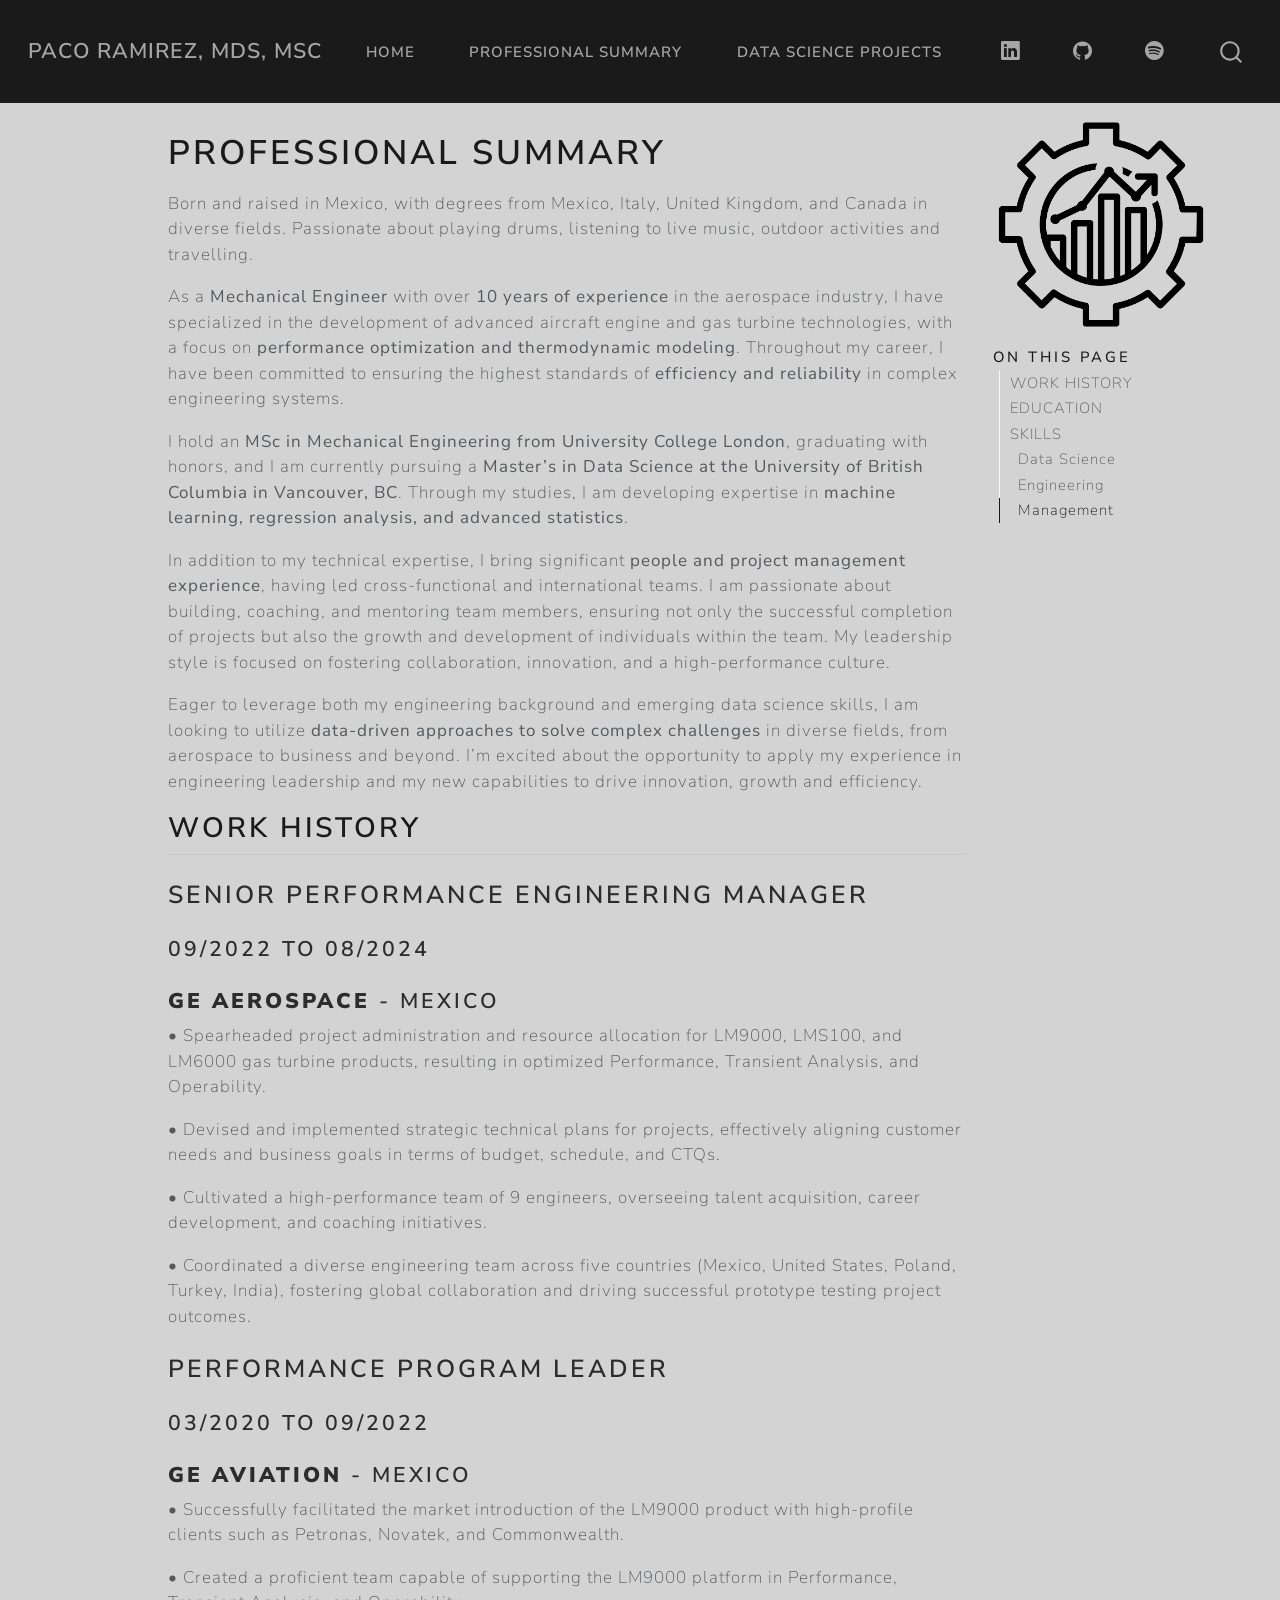
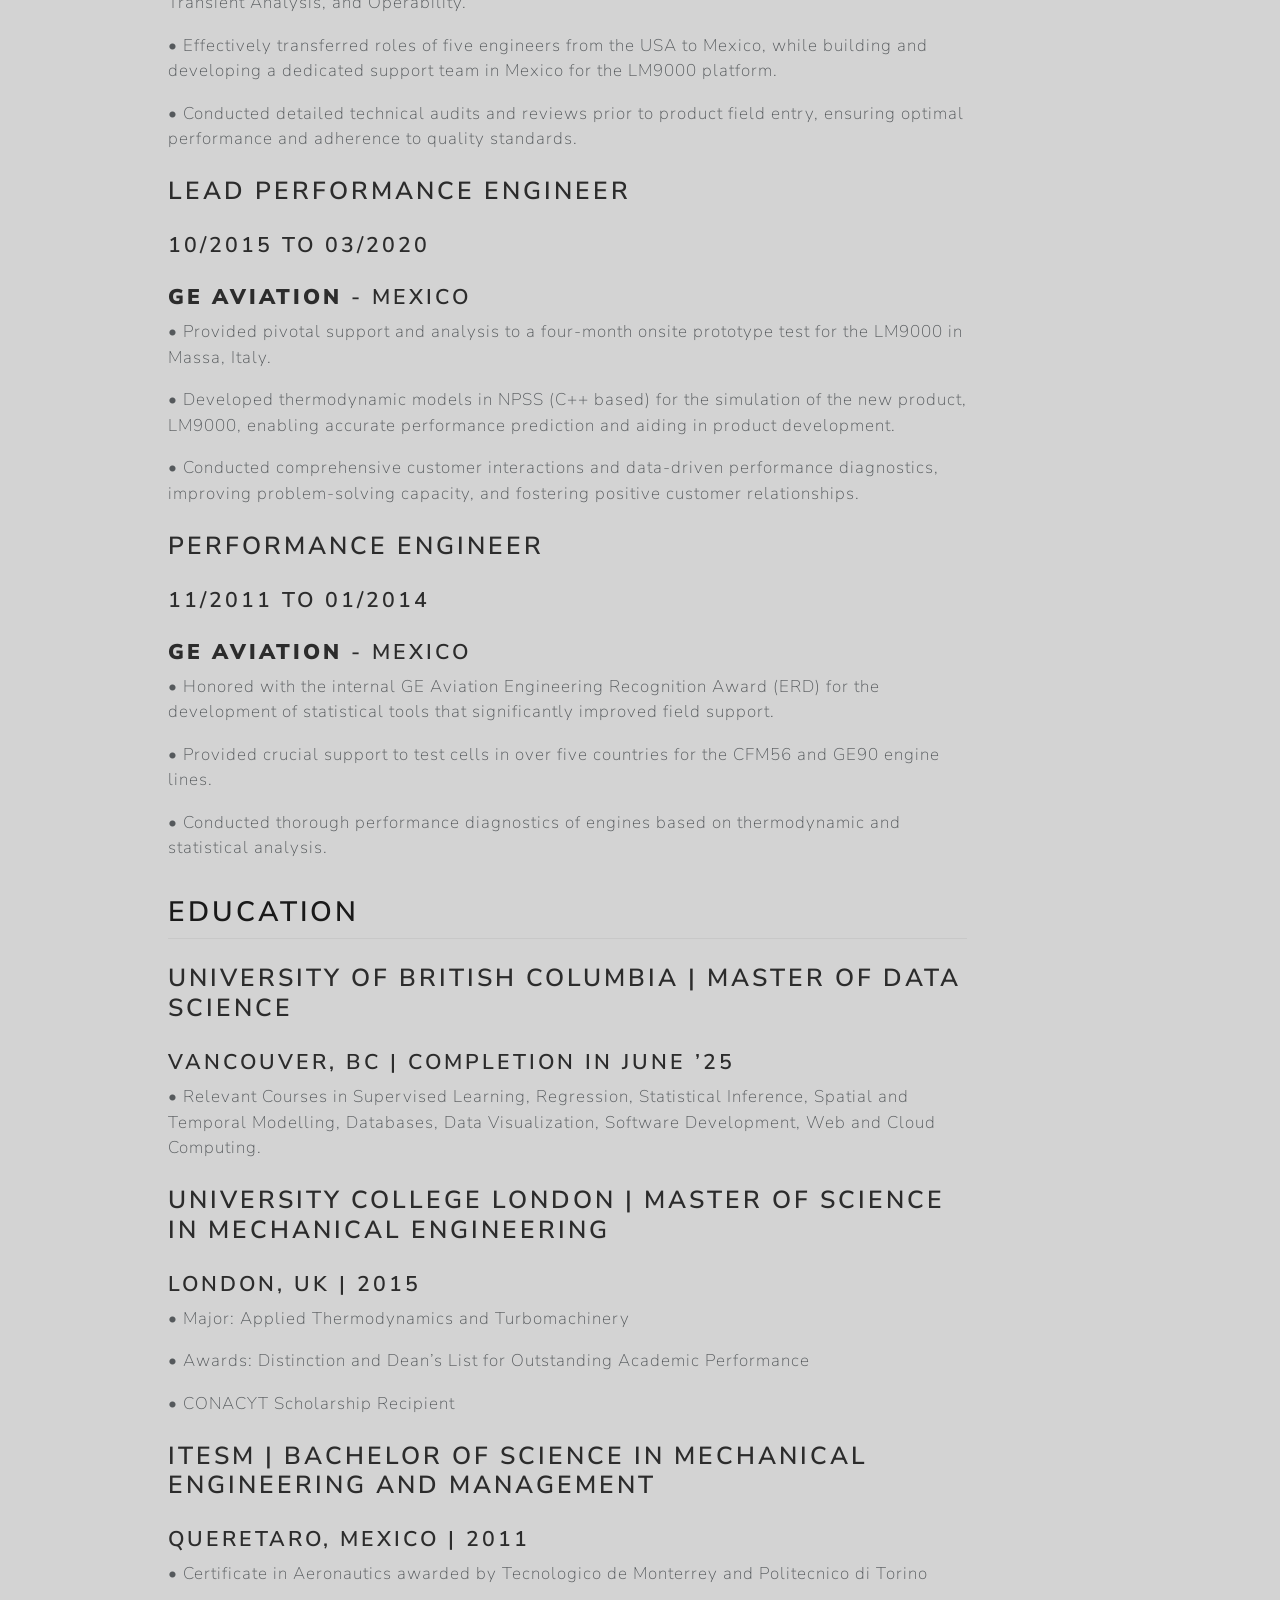
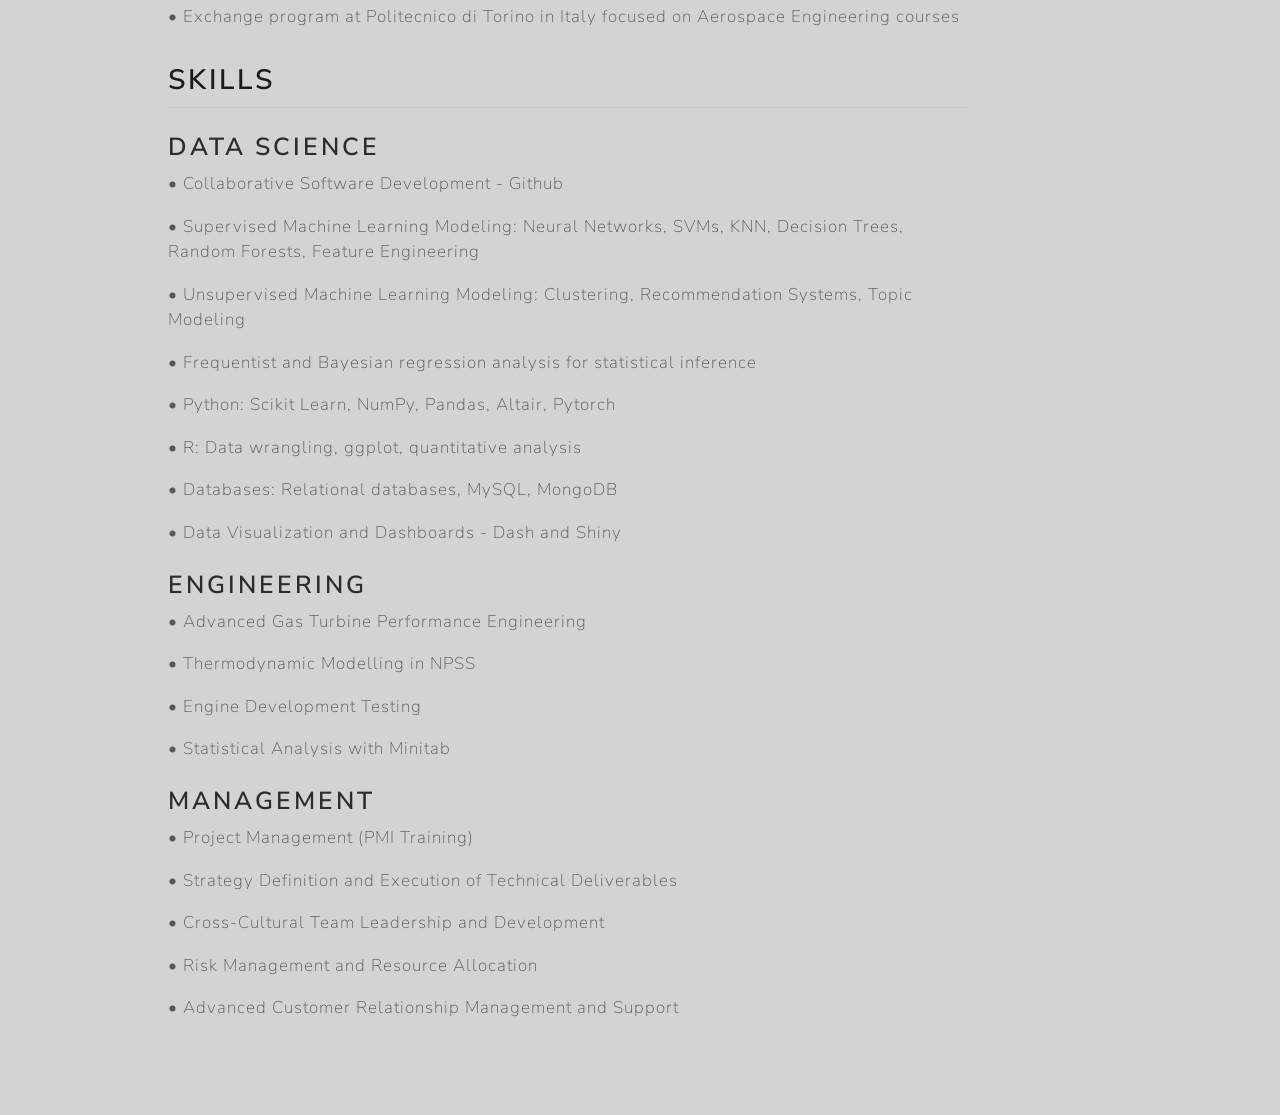
==== docs/about.html @ ca652946 "Correcting typos and re-rendering" ====
<!DOCTYPE html>
<html xmlns="http://www.w3.org/1999/xhtml" lang="en" xml:lang="en"><head>

<meta charset="utf-8">
<meta name="generator" content="quarto-1.5.56">

<meta name="viewport" content="width=device-width, initial-scale=1.0, user-scalable=yes">


<title>Professional Summary – Paco Ramirez, MDS, MSc</title>
<style>
code{white-space: pre-wrap;}
span.smallcaps{font-variant: small-caps;}
div.columns{display: flex; gap: min(4vw, 1.5em);}
div.column{flex: auto; overflow-x: auto;}
div.hanging-indent{margin-left: 1.5em; text-indent: -1.5em;}
ul.task-list{list-style: none;}
ul.task-list li input[type="checkbox"] {
  width: 0.8em;
  margin: 0 0.8em 0.2em -1em; /* quarto-specific, see https://github.com/quarto-dev/quarto-cli/issues/4556 */ 
  vertical-align: middle;
}
</style>


<script src="site_libs/quarto-nav/quarto-nav.js"></script>
<script src="site_libs/quarto-nav/headroom.min.js"></script>
<script src="site_libs/clipboard/clipboard.min.js"></script>
<script src="site_libs/quarto-search/autocomplete.umd.js"></script>
<script src="site_libs/quarto-search/fuse.min.js"></script>
<script src="site_libs/quarto-search/quarto-search.js"></script>
<meta name="quarto:offset" content="./">
<link href=".//img/logo.png" rel="icon" type="image/png">
<script src="site_libs/quarto-html/quarto.js"></script>
<script src="site_libs/quarto-html/popper.min.js"></script>
<script src="site_libs/quarto-html/tippy.umd.min.js"></script>
<script src="site_libs/quarto-html/anchor.min.js"></script>
<link href="site_libs/quarto-html/tippy.css" rel="stylesheet">
<link href="site_libs/quarto-html/quarto-syntax-highlighting.css" rel="stylesheet" id="quarto-text-highlighting-styles">
<script src="site_libs/bootstrap/bootstrap.min.js"></script>
<link href="site_libs/bootstrap/bootstrap-icons.css" rel="stylesheet">
<link href="site_libs/bootstrap/bootstrap.min.css" rel="stylesheet" id="quarto-bootstrap" data-mode="light">
<script id="quarto-search-options" type="application/json">{
  "location": "navbar",
  "copy-button": false,
  "collapse-after": 3,
  "panel-placement": "end",
  "type": "overlay",
  "limit": 50,
  "keyboard-shortcut": [
    "f",
    "/",
    "s"
  ],
  "show-item-context": false,
  "language": {
    "search-no-results-text": "No results",
    "search-matching-documents-text": "matching documents",
    "search-copy-link-title": "Copy link to search",
    "search-hide-matches-text": "Hide additional matches",
    "search-more-match-text": "more match in this document",
    "search-more-matches-text": "more matches in this document",
    "search-clear-button-title": "Clear",
    "search-text-placeholder": "",
    "search-detached-cancel-button-title": "Cancel",
    "search-submit-button-title": "Submit",
    "search-label": "Search"
  }
}</script>


<link rel="stylesheet" href="styles.css">
</head>

<body class="nav-fixed">

<div id="quarto-search-results"></div>
  <header id="quarto-header" class="headroom fixed-top">
    <nav class="navbar navbar-expand-lg " data-bs-theme="dark">
      <div class="navbar-container container-fluid">
      <div class="navbar-brand-container mx-auto">
    <a class="navbar-brand" href="./index.html">
    <span class="navbar-title">Paco Ramirez, MDS, MSc</span>
    </a>
  </div>
            <div id="quarto-search" class="" title="Search"></div>
          <button class="navbar-toggler" type="button" data-bs-toggle="collapse" data-bs-target="#navbarCollapse" aria-controls="navbarCollapse" role="menu" aria-expanded="false" aria-label="Toggle navigation" onclick="if (window.quartoToggleHeadroom) { window.quartoToggleHeadroom(); }">
  <span class="navbar-toggler-icon"></span>
</button>
          <div class="collapse navbar-collapse" id="navbarCollapse">
            <ul class="navbar-nav navbar-nav-scroll me-auto">
  <li class="nav-item">
    <a class="nav-link" href="./index.html"> 
<span class="menu-text">Home</span></a>
  </li>  
  <li class="nav-item">
    <a class="nav-link active" href="./about.html" aria-current="page"> 
<span class="menu-text">Professional Summary</span></a>
  </li>  
  <li class="nav-item">
    <a class="nav-link" href="./projects.html"> 
<span class="menu-text">Data Science Projects</span></a>
  </li>  
</ul>
            <ul class="navbar-nav navbar-nav-scroll ms-auto">
  <li class="nav-item compact">
    <a class="nav-link" href="https://www.linkedin.com/in/fraramfra/"> <i class="bi bi-linkedin" role="img" aria-label="LinkedIn">
</i> 
<span class="menu-text"></span></a>
  </li>  
  <li class="nav-item compact">
    <a class="nav-link" href="https://github.com/fraramfra"> <i class="bi bi-github" role="img" aria-label="GitHub">
</i> 
<span class="menu-text"></span></a>
  </li>  
  <li class="nav-item compact">
    <a class="nav-link" href="https://open.spotify.com/user/1277007544?si=42cb208723c94bd3"> <i class="bi bi-spotify" role="img" aria-label="Spotify">
</i> 
<span class="menu-text"></span></a>
  </li>  
</ul>
          </div> <!-- /navcollapse -->
            <div class="quarto-navbar-tools">
</div>
      </div> <!-- /container-fluid -->
    </nav>
</header>
<!-- content -->
<div id="quarto-content" class="quarto-container page-columns page-rows-contents page-layout-article page-navbar">
<!-- sidebar -->
<!-- margin-sidebar -->
    <div id="quarto-margin-sidebar" class="sidebar margin-sidebar"><div class="quarto-margin-header"><div class="margin-header-item">
<p><img src=".\img/logo.png" class="img-fluid"></p>
</div></div>
        <nav id="TOC" role="doc-toc" class="toc-active">
    <h2 id="toc-title">On this page</h2>
   
  <ul>
  <li><a href="#work-history" id="toc-work-history" class="nav-link active" data-scroll-target="#work-history">WORK HISTORY</a>
  <ul class="collapse">
  <li><a href="#senior-performance-engineering-manager" id="toc-senior-performance-engineering-manager" class="nav-link" data-scroll-target="#senior-performance-engineering-manager">SENIOR PERFORMANCE ENGINEERING MANAGER</a></li>
  <li><a href="#performance-program-leader" id="toc-performance-program-leader" class="nav-link" data-scroll-target="#performance-program-leader">PERFORMANCE PROGRAM LEADER</a></li>
  <li><a href="#lead-performance-engineer" id="toc-lead-performance-engineer" class="nav-link" data-scroll-target="#lead-performance-engineer">LEAD PERFORMANCE ENGINEER</a></li>
  <li><a href="#performance-engineer" id="toc-performance-engineer" class="nav-link" data-scroll-target="#performance-engineer">PERFORMANCE ENGINEER</a></li>
  </ul></li>
  <li><a href="#education" id="toc-education" class="nav-link" data-scroll-target="#education">EDUCATION</a>
  <ul class="collapse">
  <li><a href="#university-of-british-columbia-master-of-data-science" id="toc-university-of-british-columbia-master-of-data-science" class="nav-link" data-scroll-target="#university-of-british-columbia-master-of-data-science">University of British Columbia | Master of Data Science</a></li>
  <li><a href="#university-college-london-master-of-science-in-mechanical-engineering" id="toc-university-college-london-master-of-science-in-mechanical-engineering" class="nav-link" data-scroll-target="#university-college-london-master-of-science-in-mechanical-engineering">University College London | Master of Science in Mechanical Engineering</a></li>
  <li><a href="#itesm-bachelor-of-science-in-mechanical-engineering-and-management" id="toc-itesm-bachelor-of-science-in-mechanical-engineering-and-management" class="nav-link" data-scroll-target="#itesm-bachelor-of-science-in-mechanical-engineering-and-management">ITESM | Bachelor of Science in Mechanical Engineering and Management</a></li>
  </ul></li>
  <li><a href="#skills" id="toc-skills" class="nav-link" data-scroll-target="#skills">SKILLS</a>
  <ul class="collapse">
  <li><a href="#data-science" id="toc-data-science" class="nav-link" data-scroll-target="#data-science">Data Science</a></li>
  <li><a href="#engineering" id="toc-engineering" class="nav-link" data-scroll-target="#engineering">Engineering</a></li>
  <li><a href="#management" id="toc-management" class="nav-link" data-scroll-target="#management">Management</a></li>
  </ul></li>
  </ul>
</nav>
    </div>
<!-- main -->
<main class="content" id="quarto-document-content">

<header id="title-block-header" class="quarto-title-block default">
<div class="quarto-title">
<h1 class="title">Professional Summary</h1>
</div>



<div class="quarto-title-meta">

    
  
    
  </div>
  


</header>


<p>Born and raised in Mexico, with degrees from Mexico, Italy, United Kingdom, and Canada in diverse fields. Passionate about playing drums, listening to live music, outdoor activities and travelling.</p>
<p>As a <strong>Mechanical Engineer</strong> with over <strong>10 years of experience</strong> in the aerospace industry, I have specialized in the development of advanced aircraft engine and gas turbine technologies, with a focus on <strong>performance optimization and thermodynamic modeling</strong>. Throughout my career, I have been committed to ensuring the highest standards of <strong>efficiency and reliability</strong> in complex engineering systems.</p>
<p>I hold an <strong>MSc in Mechanical Engineering from University College London</strong>, graduating with honors, and I am currently pursuing a <strong>Master’s in Data Science at the University of British Columbia in Vancouver, BC</strong>. Through my studies, I am developing expertise in <strong>machine learning, regression analysis, and advanced statistics</strong>.</p>
<p>In addition to my technical expertise, I bring significant <strong>people and project management experience</strong>, having led cross-functional and international teams. I am passionate about building, coaching, and mentoring team members, ensuring not only the successful completion of projects but also the growth and development of individuals within the team. My leadership style is focused on fostering collaboration, innovation, and a high-performance culture.</p>
<p>Eager to leverage both my engineering background and emerging data science skills, I am looking to utilize <strong>data-driven approaches to solve complex challenges</strong> in diverse fields, from aerospace to business and beyond. I’m excited about the opportunity to apply my experience in engineering leadership and my new capabilities to drive innovation, growth and efficiency.</p>
<section id="work-history" class="level2">
<h2 class="anchored" data-anchor-id="work-history">WORK HISTORY</h2>
<section id="senior-performance-engineering-manager" class="level3">
<h3 class="anchored" data-anchor-id="senior-performance-engineering-manager">SENIOR PERFORMANCE ENGINEERING MANAGER</h3>
<section id="to-082024" class="level4">
<h4 class="anchored" data-anchor-id="to-082024">09/2022 to 08/2024</h4>
</section>
<section id="ge-aerospace---mexico" class="level4">
<h4 class="anchored" data-anchor-id="ge-aerospace---mexico"><strong>GE Aerospace</strong> - Mexico</h4>
<p>• Spearheaded project administration and resource allocation for LM9000, LMS100, and LM6000 gas turbine products, resulting in optimized Performance, Transient Analysis, and Operability.</p>
<p>• Devised and implemented strategic technical plans for projects, effectively aligning customer needs and business goals in terms of budget, schedule, and CTQs.</p>
<p>• Cultivated a high-performance team of 9 engineers, overseeing talent acquisition, career development, and coaching initiatives.</p>
<p>• Coordinated a diverse engineering team across five countries (Mexico, United States, Poland, Turkey, India), fostering global collaboration and driving successful prototype testing project outcomes.</p>
</section>
</section>
<section id="performance-program-leader" class="level3">
<h3 class="anchored" data-anchor-id="performance-program-leader">PERFORMANCE PROGRAM LEADER</h3>
<section id="to-092022" class="level4">
<h4 class="anchored" data-anchor-id="to-092022">03/2020 to 09/2022</h4>
</section>
<section id="ge-aviation---mexico" class="level4">
<h4 class="anchored" data-anchor-id="ge-aviation---mexico"><strong>GE Aviation</strong> - Mexico</h4>
<p>• Successfully facilitated the market introduction of the LM9000 product with high-profile clients such as Petronas, Novatek, and Commonwealth.</p>
<p>• Created a proficient team capable of supporting the LM9000 platform in Performance, Transient Analysis, and Operability.</p>
<p>• Effectively transferred roles of five engineers from the USA to Mexico, while building and developing a dedicated support team in Mexico for the LM9000 platform.</p>
<p>• Conducted detailed technical audits and reviews prior to product field entry, ensuring optimal performance and adherence to quality standards.</p>
</section>
</section>
<section id="lead-performance-engineer" class="level3">
<h3 class="anchored" data-anchor-id="lead-performance-engineer">LEAD PERFORMANCE ENGINEER</h3>
<section id="to-032020" class="level4">
<h4 class="anchored" data-anchor-id="to-032020">10/2015 to 03/2020</h4>
</section>
<section id="ge-aviation---mexico-1" class="level4">
<h4 class="anchored" data-anchor-id="ge-aviation---mexico-1"><strong>GE Aviation</strong> - Mexico</h4>
<p>• Provided pivotal support and analysis to a four-month onsite prototype test for the LM9000 in Massa, Italy.</p>
<p>• Developed thermodynamic models in NPSS (C++ based) for the simulation of the new product, LM9000, enabling accurate performance prediction and aiding in product development.</p>
<p>• Conducted comprehensive customer interactions and data-driven performance diagnostics, improving problem-solving capacity, and fostering positive customer relationships.</p>
</section>
</section>
<section id="performance-engineer" class="level3">
<h3 class="anchored" data-anchor-id="performance-engineer">PERFORMANCE ENGINEER</h3>
<section id="to-012014" class="level4">
<h4 class="anchored" data-anchor-id="to-012014">11/2011 to 01/2014</h4>
</section>
<section id="ge-aviation---mexico-2" class="level4">
<h4 class="anchored" data-anchor-id="ge-aviation---mexico-2"><strong>GE Aviation</strong> - Mexico</h4>
<p>• Honored with the internal GE Aviation Engineering Recognition Award (ERD) for the development of statistical tools that significantly improved field support.</p>
<p>• Provided crucial support to test cells in over five countries for the CFM56 and GE90 engine lines.</p>
<p>• Conducted thorough performance diagnostics of engines based on thermodynamic and statistical analysis.</p>
</section>
</section>
</section>
<section id="education" class="level2">
<h2 class="anchored" data-anchor-id="education">EDUCATION</h2>
<section id="university-of-british-columbia-master-of-data-science" class="level3">
<h3 class="anchored" data-anchor-id="university-of-british-columbia-master-of-data-science">University of British Columbia | Master of Data Science</h3>
<section id="vancouver-bc-completion-in-june-25" class="level4">
<h4 class="anchored" data-anchor-id="vancouver-bc-completion-in-june-25">Vancouver, BC | Completion in June ’25</h4>
<p>• Relevant Courses in Supervised Learning, Regression, Statistical Inference, Spatial and Temporal Modelling, Databases, Data Visualization, Software Development, Web and Cloud Computing.</p>
</section>
</section>
<section id="university-college-london-master-of-science-in-mechanical-engineering" class="level3">
<h3 class="anchored" data-anchor-id="university-college-london-master-of-science-in-mechanical-engineering">University College London | Master of Science in Mechanical Engineering</h3>
<section id="london-uk-2015" class="level4">
<h4 class="anchored" data-anchor-id="london-uk-2015">London, UK | 2015</h4>
<p>• Major: Applied Thermodynamics and Turbomachinery</p>
<p>• Awards: Distinction and Dean’s List for Outstanding Academic Performance</p>
<p>• CONACYT Scholarship Recipient</p>
</section>
</section>
<section id="itesm-bachelor-of-science-in-mechanical-engineering-and-management" class="level3">
<h3 class="anchored" data-anchor-id="itesm-bachelor-of-science-in-mechanical-engineering-and-management">ITESM | Bachelor of Science in Mechanical Engineering and Management</h3>
<section id="queretaro-mexico-2011" class="level4">
<h4 class="anchored" data-anchor-id="queretaro-mexico-2011">Queretaro, Mexico | 2011</h4>
<p>• Certificate in Aeronautics awarded by Tecnologico de Monterrey and Politecnico di Torino</p>
<p>• Exchange program at Politecnico di Torino in Italy focused on Aerospace Engineering courses</p>
</section>
</section>
</section>
<section id="skills" class="level2">
<h2 class="anchored" data-anchor-id="skills">SKILLS</h2>
<section id="data-science" class="level3">
<h3 class="anchored" data-anchor-id="data-science">Data Science</h3>
<p>• Collaborative Software Development - Github</p>
<p>• Supervised Machine Learning Modeling: Neural Networks, SVMs, KNN, Decision Trees, Random Forests, Feature Engineering</p>
<p>• Unsupervised Machine Learning Modeling: Clustering, Recommendation Systems, Topic Modeling</p>
<p>• Frequentist and Bayesian regression analysis for statistical inference</p>
<p>• Python: Scikit Learn, NumPy, Pandas, Altair, Pytorch</p>
<p>• R: Data wrangling, ggplot, quantitative analysis</p>
<p>• Databases: Relational databases, MySQL, MongoDB</p>
<p>• Data Visualization and Dashboards - Dash and Shiny</p>
</section>
<section id="engineering" class="level3">
<h3 class="anchored" data-anchor-id="engineering">Engineering</h3>
<p>• Advanced Gas Turbine Performance Engineering</p>
<p>• Thermodynamic Modelling in NPSS</p>
<p>• Engine Development Testing</p>
<p>• Statistical Analysis with Minitab</p>
</section>
<section id="management" class="level3">
<h3 class="anchored" data-anchor-id="management">Management</h3>
<p>• Project Management (PMI Training)</p>
<p>• Strategy Definition and Execution of Technical Deliverables</p>
<p>• Cross-Cultural Team Leadership and Development</p>
<p>• Risk Management and Resource Allocation</p>
<p>• Advanced Customer Relationship Management and Support</p>


</section>
</section>

</main> <!-- /main -->
<script id="quarto-html-after-body" type="application/javascript">
window.document.addEventListener("DOMContentLoaded", function (event) {
  const toggleBodyColorMode = (bsSheetEl) => {
    const mode = bsSheetEl.getAttribute("data-mode");
    const bodyEl = window.document.querySelector("body");
    if (mode === "dark") {
      bodyEl.classList.add("quarto-dark");
      bodyEl.classList.remove("quarto-light");
    } else {
      bodyEl.classList.add("quarto-light");
      bodyEl.classList.remove("quarto-dark");
    }
  }
  const toggleBodyColorPrimary = () => {
    const bsSheetEl = window.document.querySelector("link#quarto-bootstrap");
    if (bsSheetEl) {
      toggleBodyColorMode(bsSheetEl);
    }
  }
  toggleBodyColorPrimary();  
  const icon = "";
  const anchorJS = new window.AnchorJS();
  anchorJS.options = {
    placement: 'right',
    icon: icon
  };
  anchorJS.add('.anchored');
  const isCodeAnnotation = (el) => {
    for (const clz of el.classList) {
      if (clz.startsWith('code-annotation-')) {                     
        return true;
      }
    }
    return false;
  }
  const onCopySuccess = function(e) {
    // button target
    const button = e.trigger;
    // don't keep focus
    button.blur();
    // flash "checked"
    button.classList.add('code-copy-button-checked');
    var currentTitle = button.getAttribute("title");
    button.setAttribute("title", "Copied!");
    let tooltip;
    if (window.bootstrap) {
      button.setAttribute("data-bs-toggle", "tooltip");
      button.setAttribute("data-bs-placement", "left");
      button.setAttribute("data-bs-title", "Copied!");
      tooltip = new bootstrap.Tooltip(button, 
        { trigger: "manual", 
          customClass: "code-copy-button-tooltip",
          offset: [0, -8]});
      tooltip.show();    
    }
    setTimeout(function() {
      if (tooltip) {
        tooltip.hide();
        button.removeAttribute("data-bs-title");
        button.removeAttribute("data-bs-toggle");
        button.removeAttribute("data-bs-placement");
      }
      button.setAttribute("title", currentTitle);
      button.classList.remove('code-copy-button-checked');
    }, 1000);
    // clear code selection
    e.clearSelection();
  }
  const getTextToCopy = function(trigger) {
      const codeEl = trigger.previousElementSibling.cloneNode(true);
      for (const childEl of codeEl.children) {
        if (isCodeAnnotation(childEl)) {
          childEl.remove();
        }
      }
      return codeEl.innerText;
  }
  const clipboard = new window.ClipboardJS('.code-copy-button:not([data-in-quarto-modal])', {
    text: getTextToCopy
  });
  clipboard.on('success', onCopySuccess);
  if (window.document.getElementById('quarto-embedded-source-code-modal')) {
    // For code content inside modals, clipBoardJS needs to be initialized with a container option
    // TODO: Check when it could be a function (https://github.com/zenorocha/clipboard.js/issues/860)
    const clipboardModal = new window.ClipboardJS('.code-copy-button[data-in-quarto-modal]', {
      text: getTextToCopy,
      container: window.document.getElementById('quarto-embedded-source-code-modal')
    });
    clipboardModal.on('success', onCopySuccess);
  }
    var localhostRegex = new RegExp(/^(?:http|https):\/\/localhost\:?[0-9]*\//);
    var mailtoRegex = new RegExp(/^mailto:/);
      var filterRegex = new RegExp('/' + window.location.host + '/');
    var isInternal = (href) => {
        return filterRegex.test(href) || localhostRegex.test(href) || mailtoRegex.test(href);
    }
    // Inspect non-navigation links and adorn them if external
 	var links = window.document.querySelectorAll('a[href]:not(.nav-link):not(.navbar-brand):not(.toc-action):not(.sidebar-link):not(.sidebar-item-toggle):not(.pagination-link):not(.no-external):not([aria-hidden]):not(.dropdown-item):not(.quarto-navigation-tool):not(.about-link)');
    for (var i=0; i<links.length; i++) {
      const link = links[i];
      if (!isInternal(link.href)) {
        // undo the damage that might have been done by quarto-nav.js in the case of
        // links that we want to consider external
        if (link.dataset.originalHref !== undefined) {
          link.href = link.dataset.originalHref;
        }
      }
    }
  function tippyHover(el, contentFn, onTriggerFn, onUntriggerFn) {
    const config = {
      allowHTML: true,
      maxWidth: 500,
      delay: 100,
      arrow: false,
      appendTo: function(el) {
          return el.parentElement;
      },
      interactive: true,
      interactiveBorder: 10,
      theme: 'quarto',
      placement: 'bottom-start',
    };
    if (contentFn) {
      config.content = contentFn;
    }
    if (onTriggerFn) {
      config.onTrigger = onTriggerFn;
    }
    if (onUntriggerFn) {
      config.onUntrigger = onUntriggerFn;
    }
    window.tippy(el, config); 
  }
  const noterefs = window.document.querySelectorAll('a[role="doc-noteref"]');
  for (var i=0; i<noterefs.length; i++) {
    const ref = noterefs[i];
    tippyHover(ref, function() {
      // use id or data attribute instead here
      let href = ref.getAttribute('data-footnote-href') || ref.getAttribute('href');
      try { href = new URL(href).hash; } catch {}
      const id = href.replace(/^#\/?/, "");
      const note = window.document.getElementById(id);
      if (note) {
        return note.innerHTML;
      } else {
        return "";
      }
    });
  }
  const xrefs = window.document.querySelectorAll('a.quarto-xref');
  const processXRef = (id, note) => {
    // Strip column container classes
    const stripColumnClz = (el) => {
      el.classList.remove("page-full", "page-columns");
      if (el.children) {
        for (const child of el.children) {
          stripColumnClz(child);
        }
      }
    }
    stripColumnClz(note)
    if (id === null || id.startsWith('sec-')) {
      // Special case sections, only their first couple elements
      const container = document.createElement("div");
      if (note.children && note.children.length > 2) {
        container.appendChild(note.children[0].cloneNode(true));
        for (let i = 1; i < note.children.length; i++) {
          const child = note.children[i];
          if (child.tagName === "P" && child.innerText === "") {
            continue;
          } else {
            container.appendChild(child.cloneNode(true));
            break;
          }
        }
        if (window.Quarto?.typesetMath) {
          window.Quarto.typesetMath(container);
        }
        return container.innerHTML
      } else {
        if (window.Quarto?.typesetMath) {
          window.Quarto.typesetMath(note);
        }
        return note.innerHTML;
      }
    } else {
      // Remove any anchor links if they are present
      const anchorLink = note.querySelector('a.anchorjs-link');
      if (anchorLink) {
        anchorLink.remove();
      }
      if (window.Quarto?.typesetMath) {
        window.Quarto.typesetMath(note);
      }
      // TODO in 1.5, we should make sure this works without a callout special case
      if (note.classList.contains("callout")) {
        return note.outerHTML;
      } else {
        return note.innerHTML;
      }
    }
  }
  for (var i=0; i<xrefs.length; i++) {
    const xref = xrefs[i];
    tippyHover(xref, undefined, function(instance) {
      instance.disable();
      let url = xref.getAttribute('href');
      let hash = undefined; 
      if (url.startsWith('#')) {
        hash = url;
      } else {
        try { hash = new URL(url).hash; } catch {}
      }
      if (hash) {
        const id = hash.replace(/^#\/?/, "");
        const note = window.document.getElementById(id);
        if (note !== null) {
          try {
            const html = processXRef(id, note.cloneNode(true));
            instance.setContent(html);
          } finally {
            instance.enable();
            instance.show();
          }
        } else {
          // See if we can fetch this
          fetch(url.split('#')[0])
          .then(res => res.text())
          .then(html => {
            const parser = new DOMParser();
            const htmlDoc = parser.parseFromString(html, "text/html");
            const note = htmlDoc.getElementById(id);
            if (note !== null) {
              const html = processXRef(id, note);
              instance.setContent(html);
            } 
          }).finally(() => {
            instance.enable();
            instance.show();
          });
        }
      } else {
        // See if we can fetch a full url (with no hash to target)
        // This is a special case and we should probably do some content thinning / targeting
        fetch(url)
        .then(res => res.text())
        .then(html => {
          const parser = new DOMParser();
          const htmlDoc = parser.parseFromString(html, "text/html");
          const note = htmlDoc.querySelector('main.content');
          if (note !== null) {
            // This should only happen for chapter cross references
            // (since there is no id in the URL)
            // remove the first header
            if (note.children.length > 0 && note.children[0].tagName === "HEADER") {
              note.children[0].remove();
            }
            const html = processXRef(null, note);
            instance.setContent(html);
          } 
        }).finally(() => {
          instance.enable();
          instance.show();
        });
      }
    }, function(instance) {
    });
  }
      let selectedAnnoteEl;
      const selectorForAnnotation = ( cell, annotation) => {
        let cellAttr = 'data-code-cell="' + cell + '"';
        let lineAttr = 'data-code-annotation="' +  annotation + '"';
        const selector = 'span[' + cellAttr + '][' + lineAttr + ']';
        return selector;
      }
      const selectCodeLines = (annoteEl) => {
        const doc = window.document;
        const targetCell = annoteEl.getAttribute("data-target-cell");
        const targetAnnotation = annoteEl.getAttribute("data-target-annotation");
        const annoteSpan = window.document.querySelector(selectorForAnnotation(targetCell, targetAnnotation));
        const lines = annoteSpan.getAttribute("data-code-lines").split(",");
        const lineIds = lines.map((line) => {
          return targetCell + "-" + line;
        })
        let top = null;
        let height = null;
        let parent = null;
        if (lineIds.length > 0) {
            //compute the position of the single el (top and bottom and make a div)
            const el = window.document.getElementById(lineIds[0]);
            top = el.offsetTop;
            height = el.offsetHeight;
            parent = el.parentElement.parentElement;
          if (lineIds.length > 1) {
            const lastEl = window.document.getElementById(lineIds[lineIds.length - 1]);
            const bottom = lastEl.offsetTop + lastEl.offsetHeight;
            height = bottom - top;
          }
          if (top !== null && height !== null && parent !== null) {
            // cook up a div (if necessary) and position it 
            let div = window.document.getElementById("code-annotation-line-highlight");
            if (div === null) {
              div = window.document.createElement("div");
              div.setAttribute("id", "code-annotation-line-highlight");
              div.style.position = 'absolute';
              parent.appendChild(div);
            }
            div.style.top = top - 2 + "px";
            div.style.height = height + 4 + "px";
            div.style.left = 0;
            let gutterDiv = window.document.getElementById("code-annotation-line-highlight-gutter");
            if (gutterDiv === null) {
              gutterDiv = window.document.createElement("div");
              gutterDiv.setAttribute("id", "code-annotation-line-highlight-gutter");
              gutterDiv.style.position = 'absolute';
              const codeCell = window.document.getElementById(targetCell);
              const gutter = codeCell.querySelector('.code-annotation-gutter');
              gutter.appendChild(gutterDiv);
            }
            gutterDiv.style.top = top - 2 + "px";
            gutterDiv.style.height = height + 4 + "px";
          }
          selectedAnnoteEl = annoteEl;
        }
      };
      const unselectCodeLines = () => {
        const elementsIds = ["code-annotation-line-highlight", "code-annotation-line-highlight-gutter"];
        elementsIds.forEach((elId) => {
          const div = window.document.getElementById(elId);
          if (div) {
            div.remove();
          }
        });
        selectedAnnoteEl = undefined;
      };
        // Handle positioning of the toggle
    window.addEventListener(
      "resize",
      throttle(() => {
        elRect = undefined;
        if (selectedAnnoteEl) {
          selectCodeLines(selectedAnnoteEl);
        }
      }, 10)
    );
    function throttle(fn, ms) {
    let throttle = false;
    let timer;
      return (...args) => {
        if(!throttle) { // first call gets through
            fn.apply(this, args);
            throttle = true;
        } else { // all the others get throttled
            if(timer) clearTimeout(timer); // cancel #2
            timer = setTimeout(() => {
              fn.apply(this, args);
              timer = throttle = false;
            }, ms);
        }
      };
    }
      // Attach click handler to the DT
      const annoteDls = window.document.querySelectorAll('dt[data-target-cell]');
      for (const annoteDlNode of annoteDls) {
        annoteDlNode.addEventListener('click', (event) => {
          const clickedEl = event.target;
          if (clickedEl !== selectedAnnoteEl) {
            unselectCodeLines();
            const activeEl = window.document.querySelector('dt[data-target-cell].code-annotation-active');
            if (activeEl) {
              activeEl.classList.remove('code-annotation-active');
            }
            selectCodeLines(clickedEl);
            clickedEl.classList.add('code-annotation-active');
          } else {
            // Unselect the line
            unselectCodeLines();
            clickedEl.classList.remove('code-annotation-active');
          }
        });
      }
  const findCites = (el) => {
    const parentEl = el.parentElement;
    if (parentEl) {
      const cites = parentEl.dataset.cites;
      if (cites) {
        return {
          el,
          cites: cites.split(' ')
        };
      } else {
        return findCites(el.parentElement)
      }
    } else {
      return undefined;
    }
  };
  var bibliorefs = window.document.querySelectorAll('a[role="doc-biblioref"]');
  for (var i=0; i<bibliorefs.length; i++) {
    const ref = bibliorefs[i];
    const citeInfo = findCites(ref);
    if (citeInfo) {
      tippyHover(citeInfo.el, function() {
        var popup = window.document.createElement('div');
        citeInfo.cites.forEach(function(cite) {
          var citeDiv = window.document.createElement('div');
          citeDiv.classList.add('hanging-indent');
          citeDiv.classList.add('csl-entry');
          var biblioDiv = window.document.getElementById('ref-' + cite);
          if (biblioDiv) {
            citeDiv.innerHTML = biblioDiv.innerHTML;
          }
          popup.appendChild(citeDiv);
        });
        return popup.innerHTML;
      });
    }
  }
});
</script>
</div> <!-- /content -->




</body></html>
---- docs/site_libs/quarto-html/tippy.css ----
.tippy-box[data-animation=fade][data-state=hidden]{opacity:0}[data-tippy-root]{max-width:calc(100vw - 10px)}.tippy-box{position:relative;background-color:#333;color:#fff;border-radius:4px;font-size:14px;line-height:1.4;white-space:normal;outline:0;transition-property:transform,visibility,opacity}.tippy-box[data-placement^=top]>.tippy-arrow{bottom:0}.tippy-box[data-placement^=top]>.tippy-arrow:before{bottom:-7px;left:0;border-width:8px 8px 0;border-top-color:initial;transform-origin:center top}.tippy-box[data-placement^=bottom]>.tippy-arrow{top:0}.tippy-box[data-placement^=bottom]>.tippy-arrow:before{top:-7px;left:0;border-width:0 8px 8px;border-bottom-color:initial;transform-origin:center bottom}.tippy-box[data-placement^=left]>.tippy-arrow{right:0}.tippy-box[data-placement^=left]>.tippy-arrow:before{border-width:8px 0 8px 8px;border-left-color:initial;right:-7px;transform-origin:center left}.tippy-box[data-placement^=right]>.tippy-arrow{left:0}.tippy-box[data-placement^=right]>.tippy-arrow:before{left:-7px;border-width:8px 8px 8px 0;border-right-color:initial;transform-origin:center right}.tippy-box[data-inertia][data-state=visible]{transition-timing-function:cubic-bezier(.54,1.5,.38,1.11)}.tippy-arrow{width:16px;height:16px;color:#333}.tippy-arrow:before{content:"";position:absolute;border-color:transparent;border-style:solid}.tippy-content{position:relative;padding:5px 9px;z-index:1}
---- docs/site_libs/quarto-html/quarto-syntax-highlighting.css ----
/* quarto syntax highlight colors */
:root {
  --quarto-hl-ot-color: #003B4F;
  --quarto-hl-at-color: #657422;
  --quarto-hl-ss-color: #20794D;
  --quarto-hl-an-color: #5E5E5E;
  --quarto-hl-fu-color: #4758AB;
  --quarto-hl-st-color: #20794D;
  --quarto-hl-cf-color: #003B4F;
  --quarto-hl-op-color: #5E5E5E;
  --quarto-hl-er-color: #AD0000;
  --quarto-hl-bn-color: #AD0000;
  --quarto-hl-al-color: #AD0000;
  --quarto-hl-va-color: #111111;
  --quarto-hl-bu-color: inherit;
  --quarto-hl-ex-color: inherit;
  --quarto-hl-pp-color: #AD0000;
  --quarto-hl-in-color: #5E5E5E;
  --quarto-hl-vs-color: #20794D;
  --quarto-hl-wa-color: #5E5E5E;
  --quarto-hl-do-color: #5E5E5E;
  --quarto-hl-im-color: #00769E;
  --quarto-hl-ch-color: #20794D;
  --quarto-hl-dt-color: #AD0000;
  --quarto-hl-fl-color: #AD0000;
  --quarto-hl-co-color: #5E5E5E;
  --quarto-hl-cv-color: #5E5E5E;
  --quarto-hl-cn-color: #8f5902;
  --quarto-hl-sc-color: #5E5E5E;
  --quarto-hl-dv-color: #AD0000;
  --quarto-hl-kw-color: #003B4F;
}

/* other quarto variables */
:root {
  --quarto-font-monospace: SFMono-Regular, Menlo, Monaco, Consolas, "Liberation Mono", "Courier New", monospace;
}

pre > code.sourceCode > span {
  color: #003B4F;
}

code span {
  color: #003B4F;
}

code.sourceCode > span {
  color: #003B4F;
}

div.sourceCode,
div.sourceCode pre.sourceCode {
  color: #003B4F;
}

code span.ot {
  color: #003B4F;
  font-style: inherit;
}

code span.at {
  color: #657422;
  font-style: inherit;
}

code span.ss {
  color: #20794D;
  font-style: inherit;
}

code span.an {
  color: #5E5E5E;
  font-style: inherit;
}

code span.fu {
  color: #4758AB;
  font-style: inherit;
}

code span.st {
  color: #20794D;
  font-style: inherit;
}

code span.cf {
  color: #003B4F;
  font-weight: bold;
  font-style: inherit;
}

code span.op {
  color: #5E5E5E;
  font-style: inherit;
}

code span.er {
  color: #AD0000;
  font-style: inherit;
}

code span.bn {
  color: #AD0000;
  font-style: inherit;
}

code span.al {
  color: #AD0000;
  font-style: inherit;
}

code span.va {
  color: #111111;
  font-style: inherit;
}

code span.bu {
  font-style: inherit;
}

code span.ex {
  font-style: inherit;
}

code span.pp {
  color: #AD0000;
  font-style: inherit;
}

code span.in {
  color: #5E5E5E;
  font-style: inherit;
}

code span.vs {
  color: #20794D;
  font-style: inherit;
}

code span.wa {
  color: #5E5E5E;
  font-style: italic;
}

code span.do {
  color: #5E5E5E;
  font-style: italic;
}

code span.im {
  color: #00769E;
  font-style: inherit;
}

code span.ch {
  color: #20794D;
  font-style: inherit;
}

code span.dt {
  color: #AD0000;
  font-style: inherit;
}

code span.fl {
  color: #AD0000;
  font-style: inherit;
}

code span.co {
  color: #5E5E5E;
  font-style: inherit;
}

code span.cv {
  color: #5E5E5E;
  font-style: italic;
}

code span.cn {
  color: #8f5902;
  font-style: inherit;
}

code span.sc {
  color: #5E5E5E;
  font-style: inherit;
}

code span.dv {
  color: #AD0000;
  font-style: inherit;
}

code span.kw {
  color: #003B4F;
  font-weight: bold;
  font-style: inherit;
}

.prevent-inlining {
  content: "</";
}

/*# sourceMappingURL=debc5d5d77c3f9108843748ff7464032.css.map */
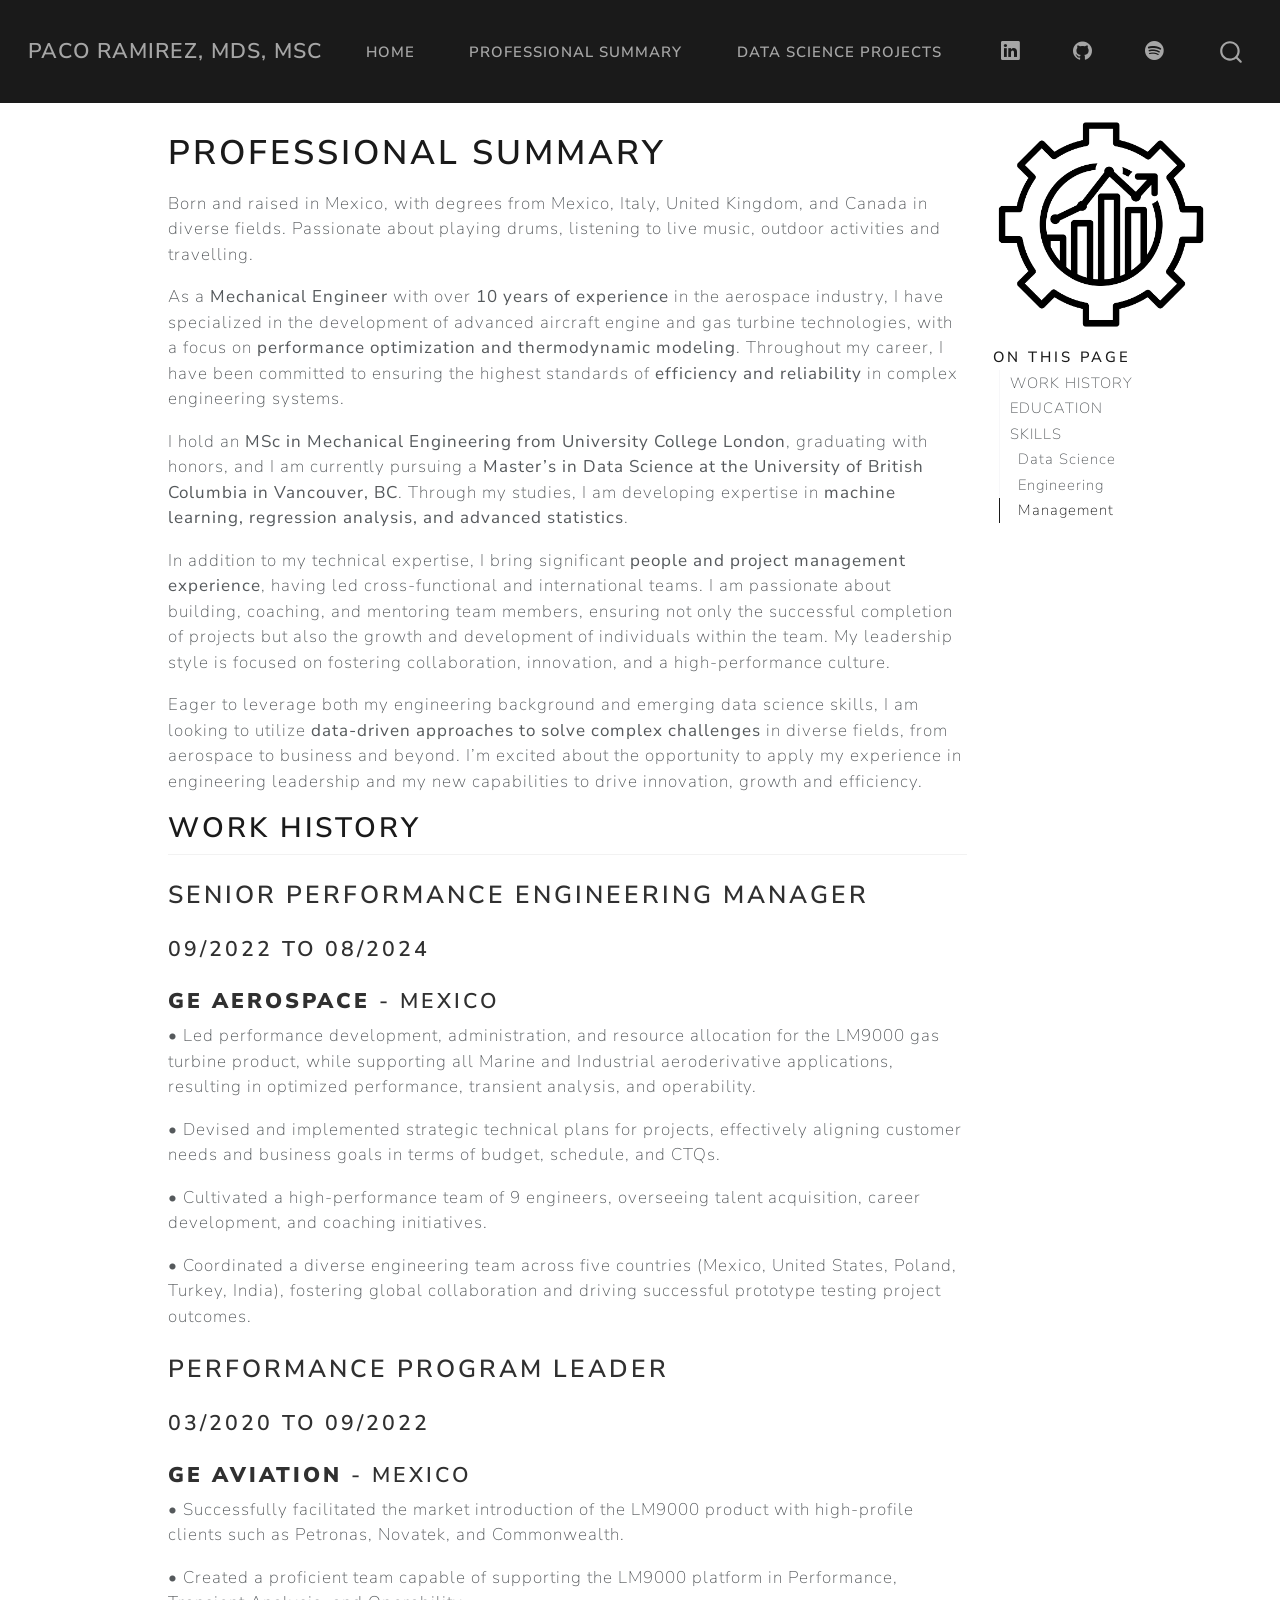
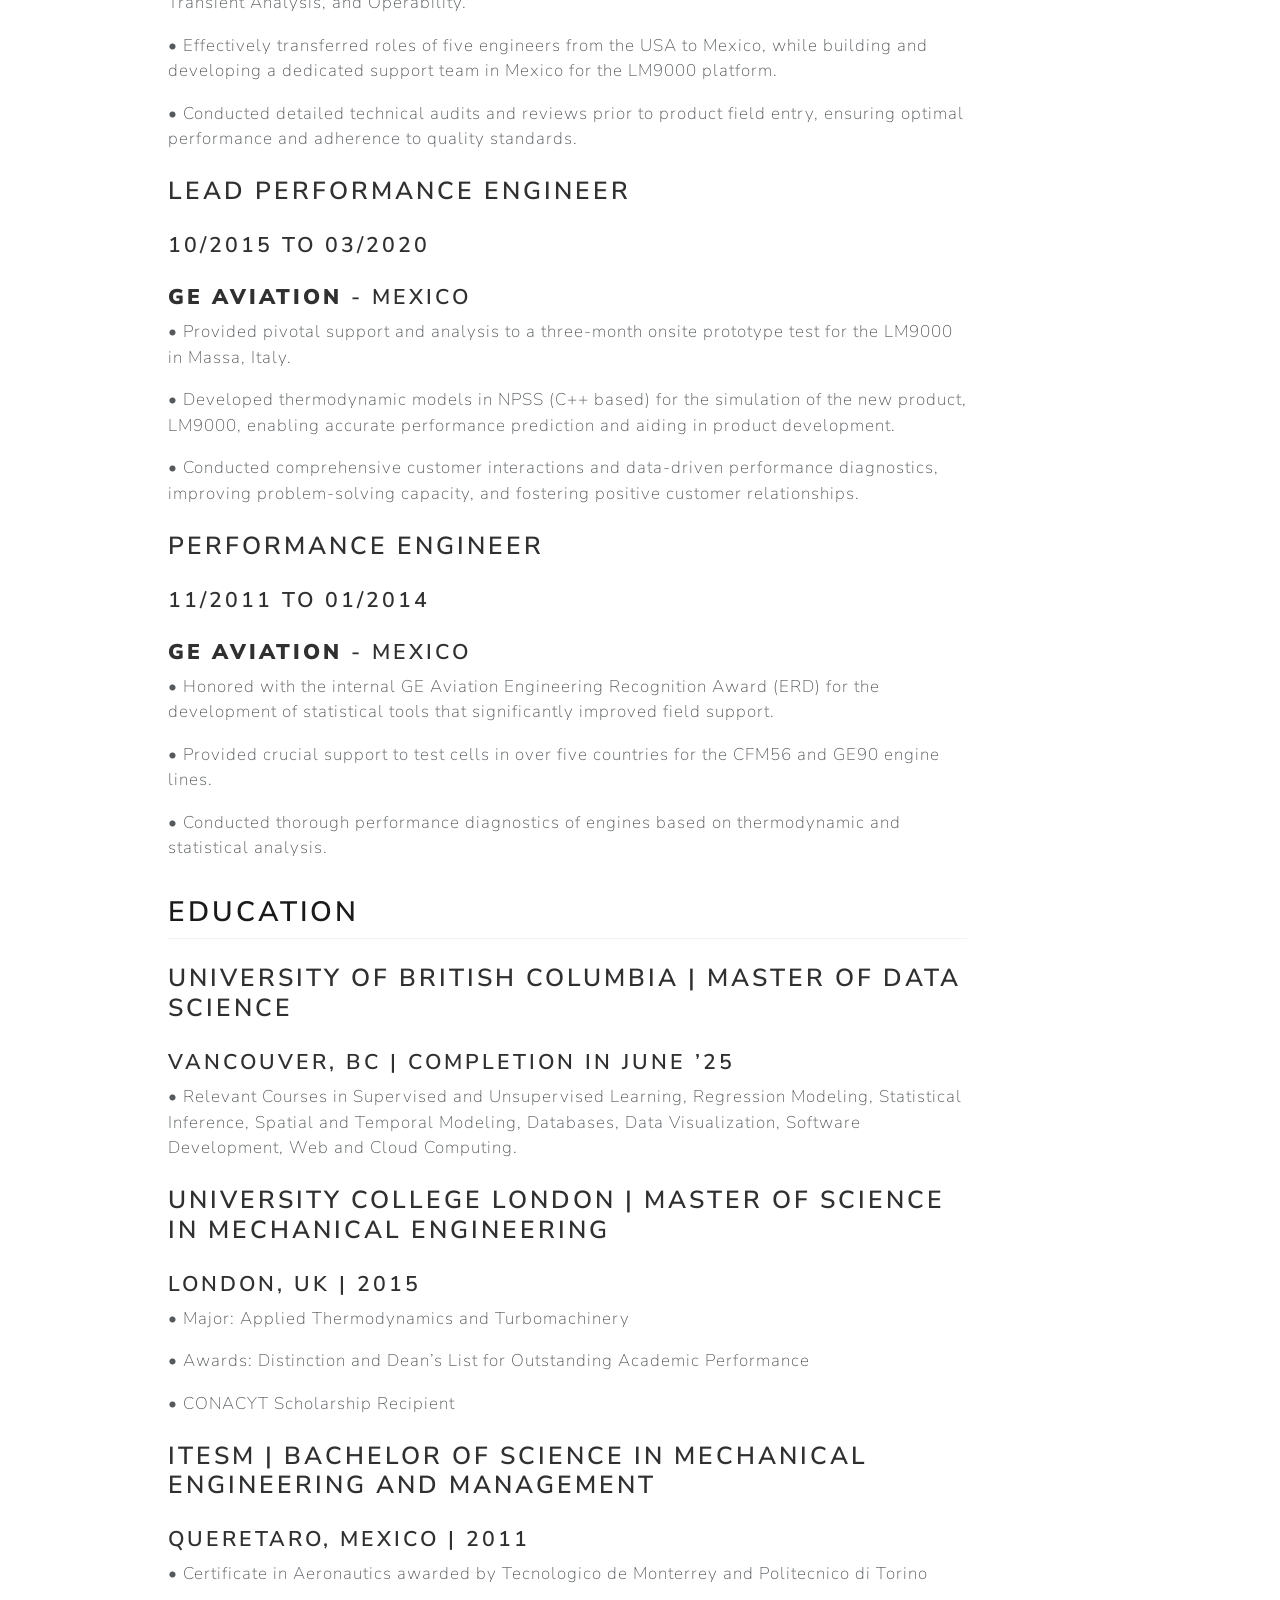
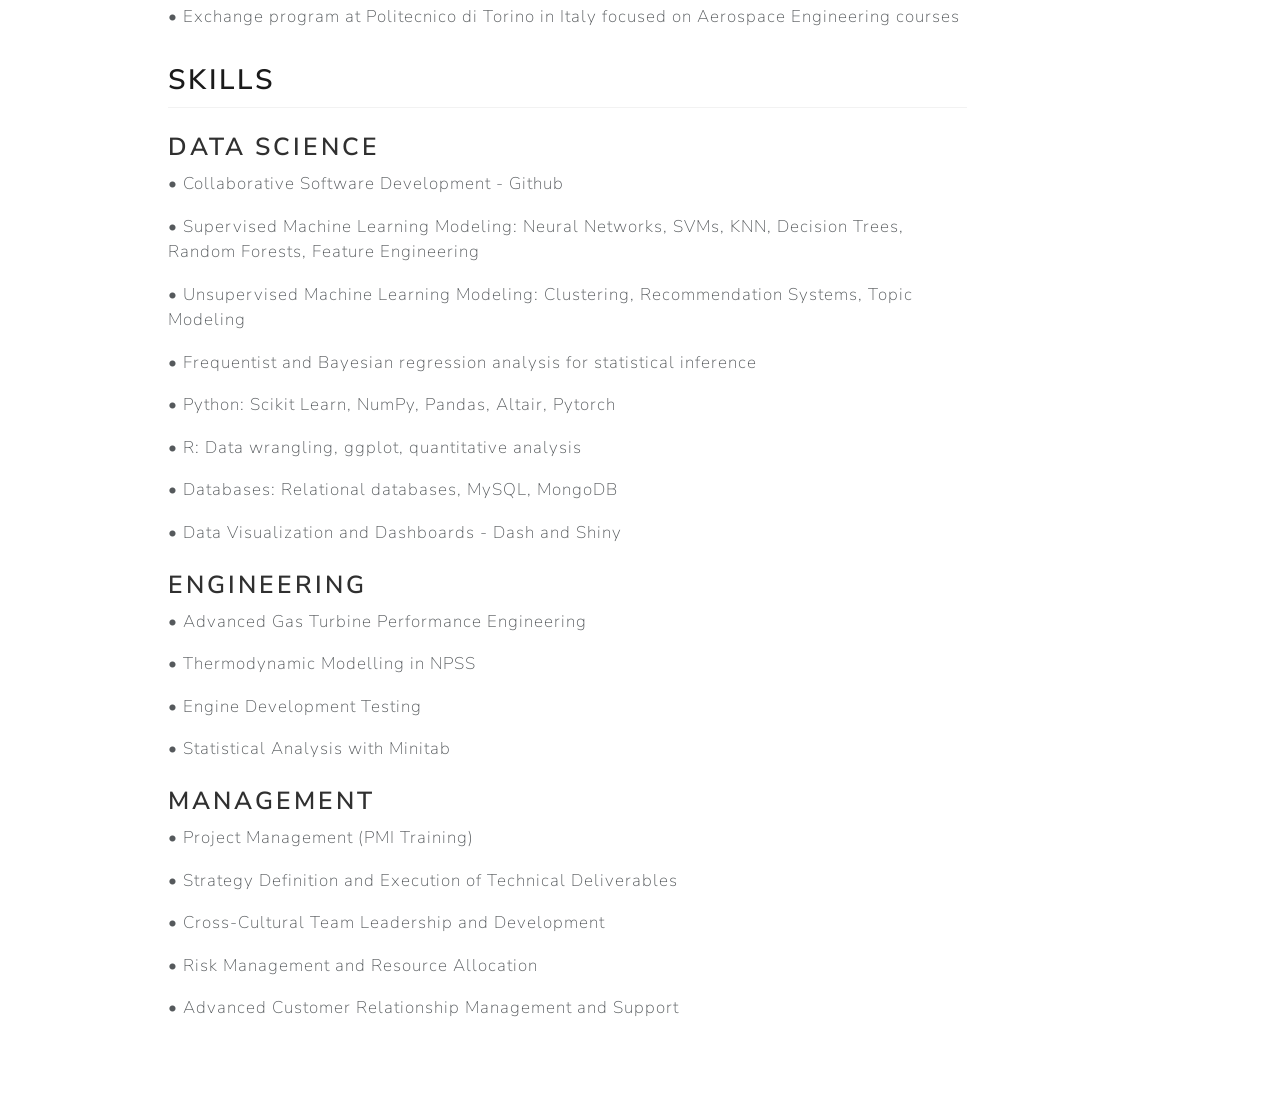
==== commit 76ac95e6: "Minor grammatical edits" ====
--- a/docs/about.html
+++ b/docs/about.html
@@ -194,7 +194,7 @@
 </section>
 <section id="ge-aerospace---mexico" class="level4">
 <h4 class="anchored" data-anchor-id="ge-aerospace---mexico"><strong>GE Aerospace</strong> - Mexico</h4>
-<p>• Spearheaded project administration and resource allocation for LM9000, LMS100, and LM6000 gas turbine products, resulting in optimized Performance, Transient Analysis, and Operability.</p>
+<p>• Led performance development, administration, and resource allocation for the LM9000 gas turbine product, while supporting all Marine and Industrial aeroderivative applications, resulting in optimized performance, transient analysis, and operability.</p>
 <p>• Devised and implemented strategic technical plans for projects, effectively aligning customer needs and business goals in terms of budget, schedule, and CTQs.</p>
 <p>• Cultivated a high-performance team of 9 engineers, overseeing talent acquisition, career development, and coaching initiatives.</p>
 <p>• Coordinated a diverse engineering team across five countries (Mexico, United States, Poland, Turkey, India), fostering global collaboration and driving successful prototype testing project outcomes.</p>
@@ -220,7 +220,7 @@
 </section>
 <section id="ge-aviation---mexico-1" class="level4">
 <h4 class="anchored" data-anchor-id="ge-aviation---mexico-1"><strong>GE Aviation</strong> - Mexico</h4>
-<p>• Provided pivotal support and analysis to a four-month onsite prototype test for the LM9000 in Massa, Italy.</p>
+<p>• Provided pivotal support and analysis to a three-month onsite prototype test for the LM9000 in Massa, Italy.</p>
 <p>• Developed thermodynamic models in NPSS (C++ based) for the simulation of the new product, LM9000, enabling accurate performance prediction and aiding in product development.</p>
 <p>• Conducted comprehensive customer interactions and data-driven performance diagnostics, improving problem-solving capacity, and fostering positive customer relationships.</p>
 </section>
@@ -244,7 +244,7 @@
 <h3 class="anchored" data-anchor-id="university-of-british-columbia-master-of-data-science">University of British Columbia | Master of Data Science</h3>
 <section id="vancouver-bc-completion-in-june-25" class="level4">
 <h4 class="anchored" data-anchor-id="vancouver-bc-completion-in-june-25">Vancouver, BC | Completion in June ’25</h4>
-<p>• Relevant Courses in Supervised Learning, Regression, Statistical Inference, Spatial and Temporal Modelling, Databases, Data Visualization, Software Development, Web and Cloud Computing.</p>
+<p>• Relevant Courses in Supervised and Unsupervised Learning, Regression Modeling, Statistical Inference, Spatial and Temporal Modeling, Databases, Data Visualization, Software Development, Web and Cloud Computing.</p>
 </section>
 </section>
 <section id="university-college-london-master-of-science-in-mechanical-engineering" class="level3">
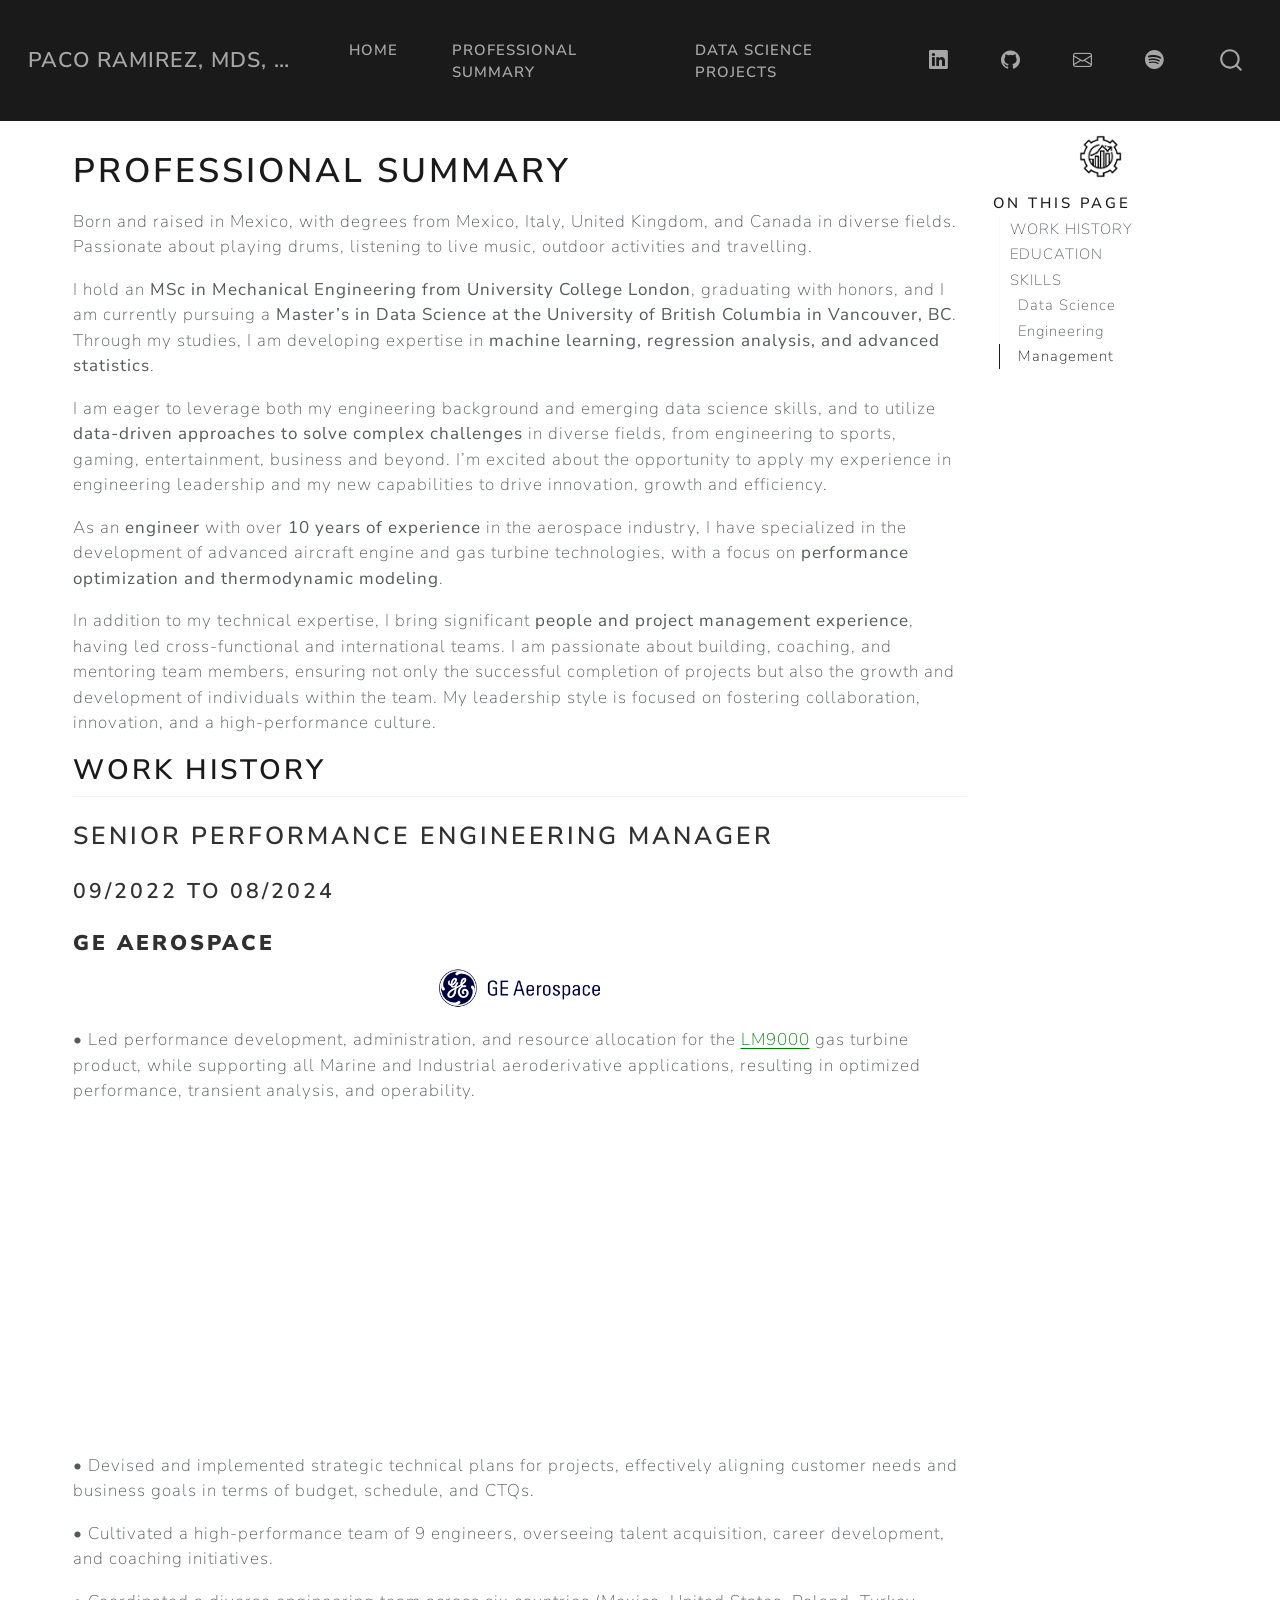
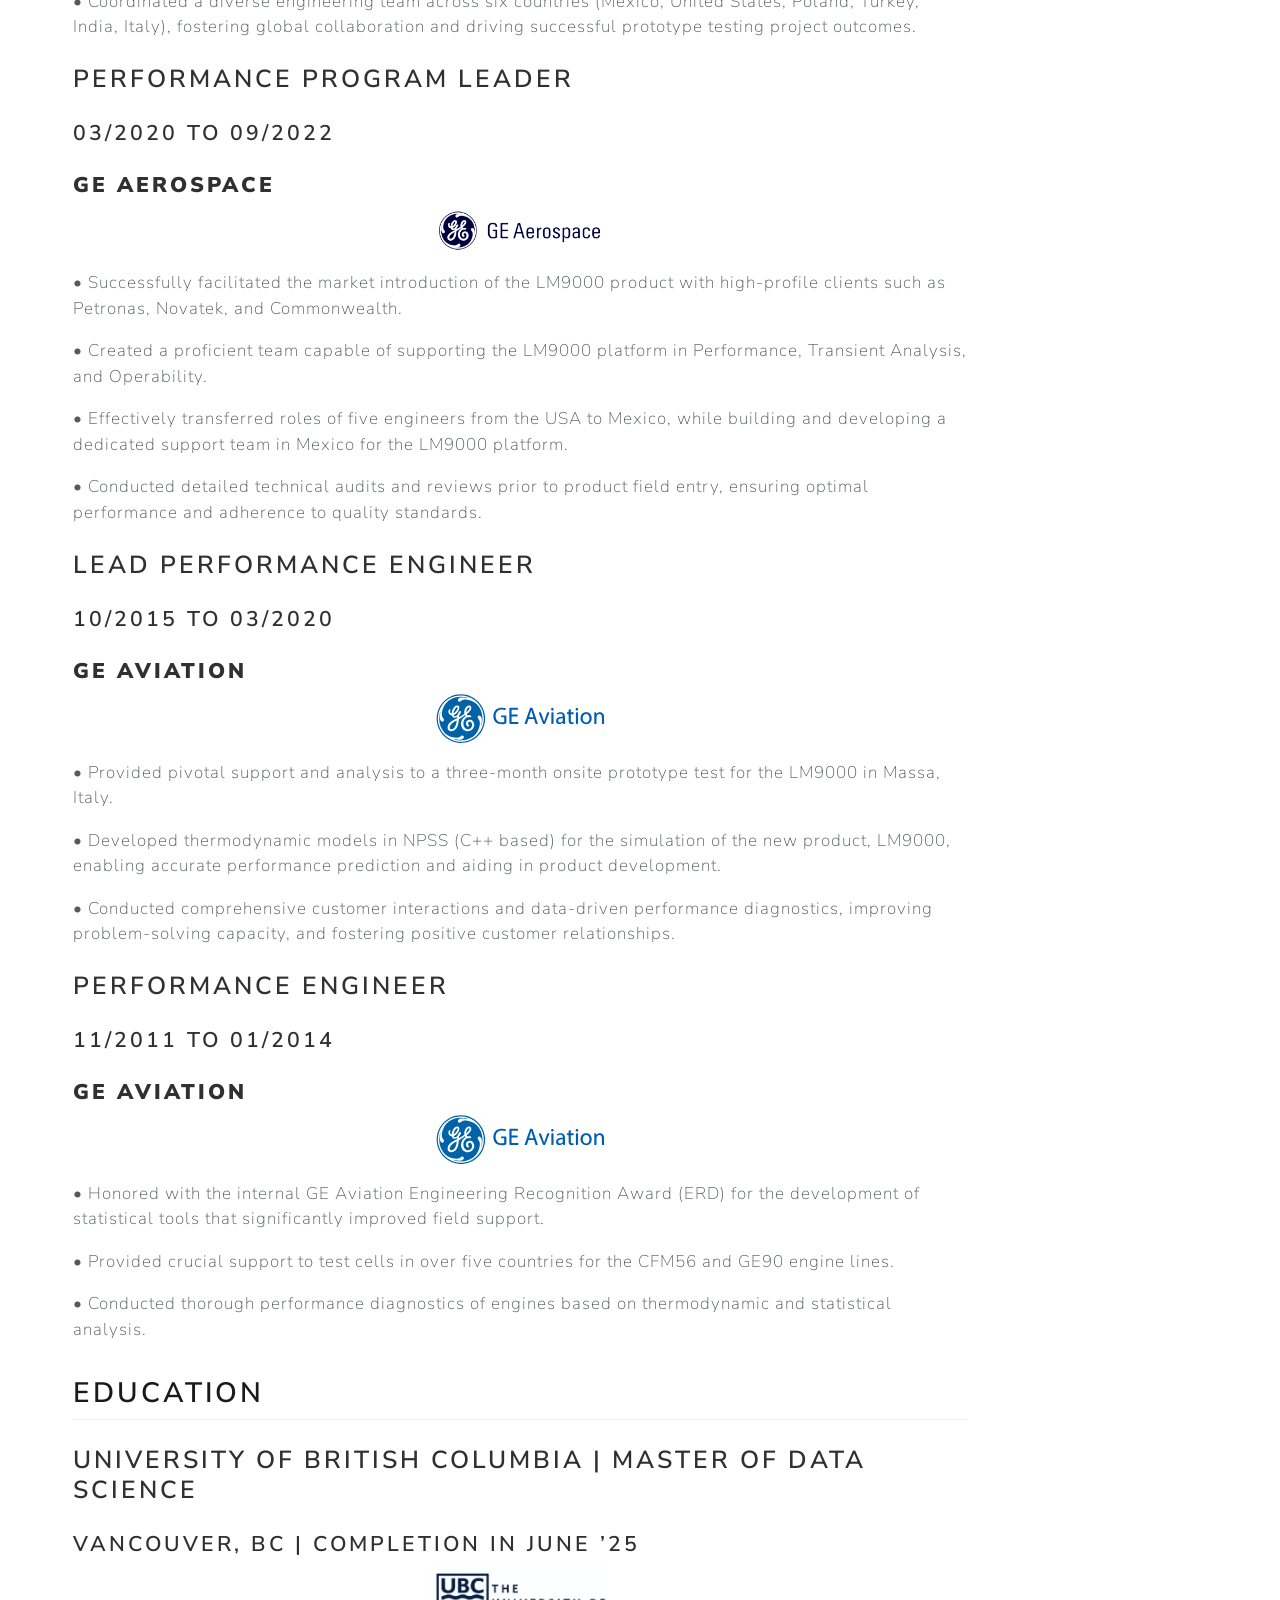
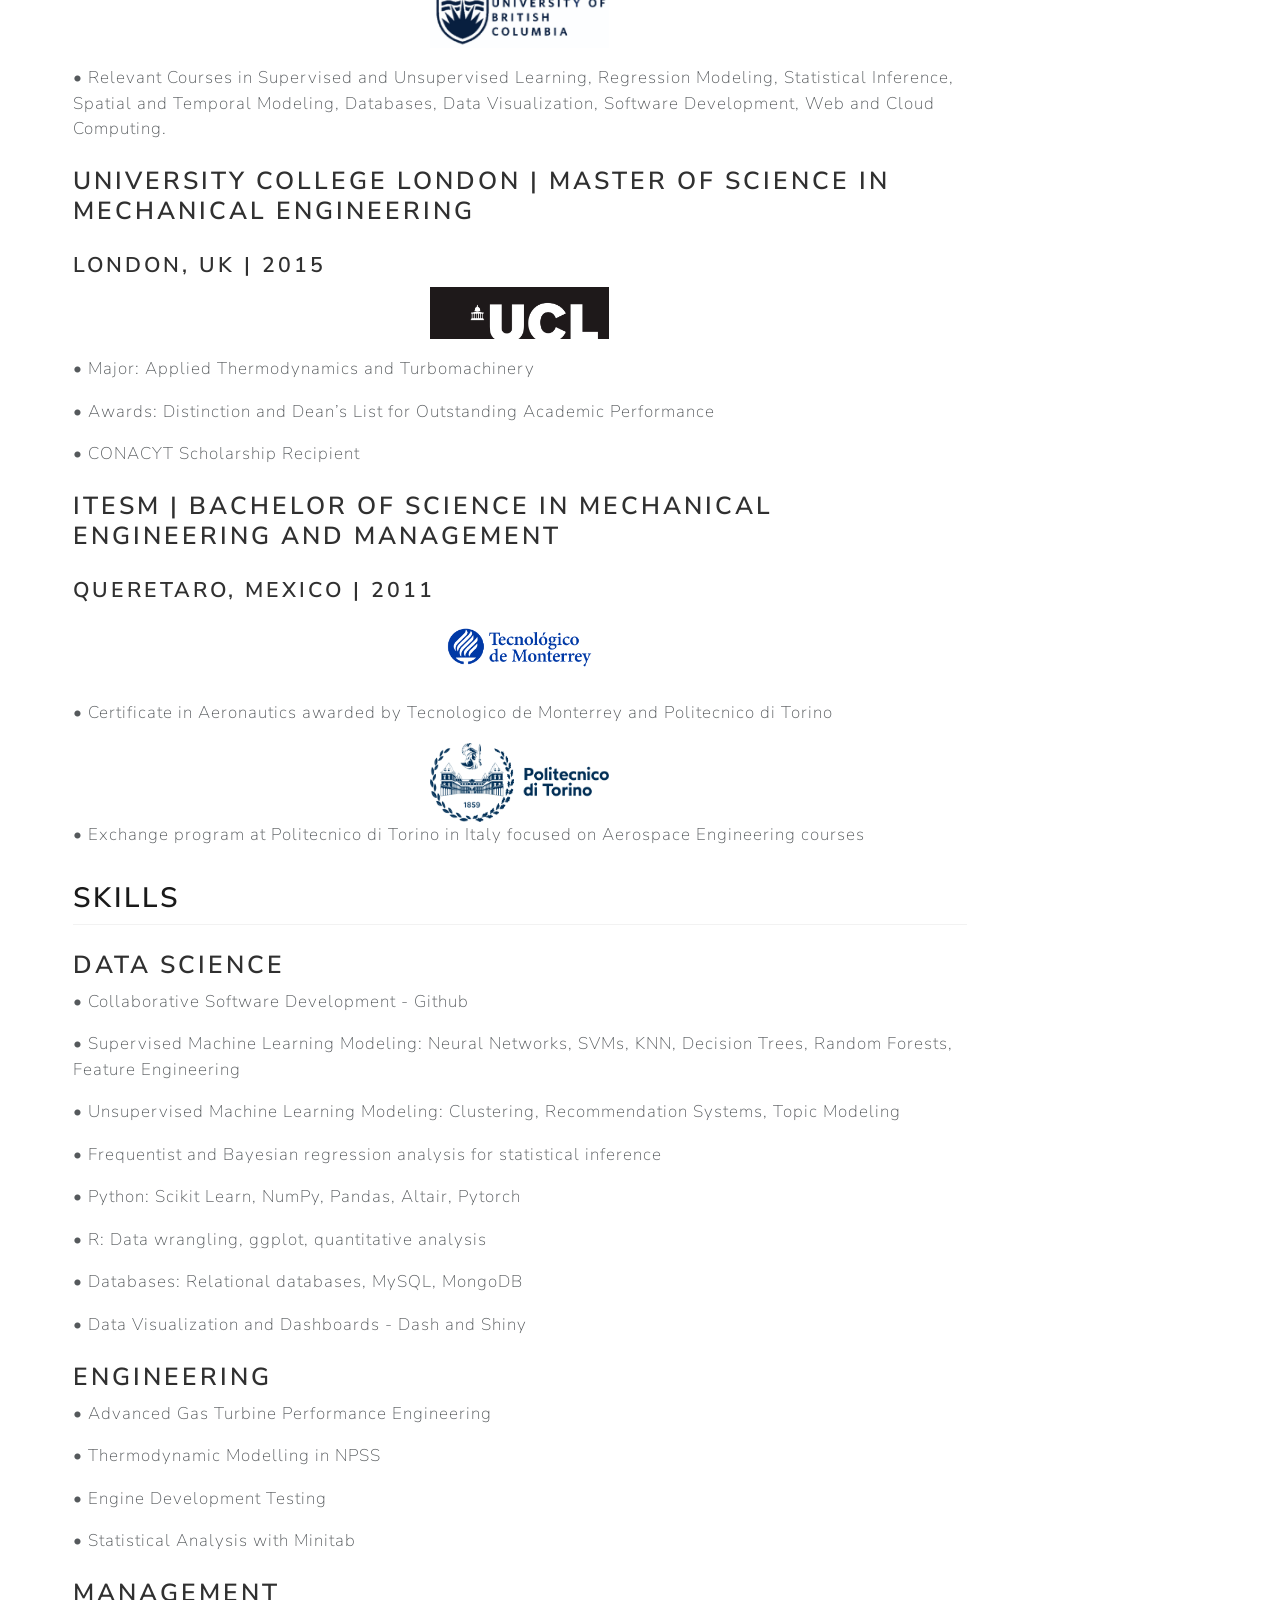
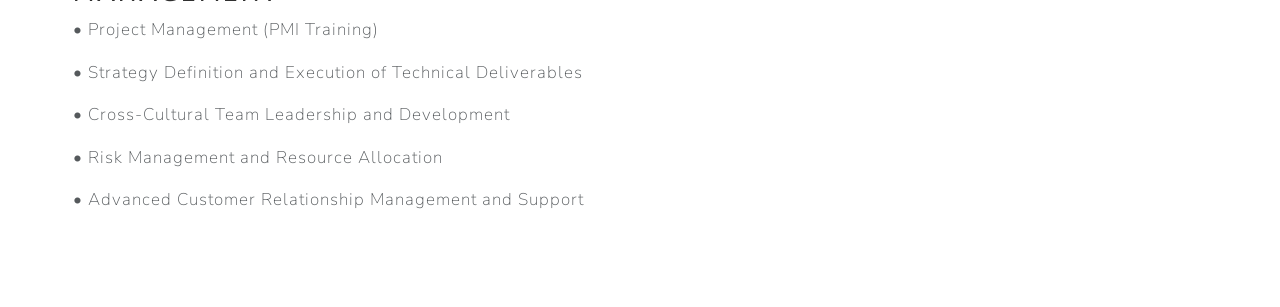
==== commit a142c12b: "Major overhaul with images and css" ====
--- a/docs/about.html
+++ b/docs/about.html
@@ -114,6 +114,11 @@
 <span class="menu-text"></span></a>
   </li>  
   <li class="nav-item compact">
+    <a class="nav-link" href="mailto:fraramfra@gmail.com"> <i class="bi bi-envelope" role="img">
+</i> 
+<span class="menu-text"></span></a>
+  </li>  
+  <li class="nav-item compact">
     <a class="nav-link" href="https://open.spotify.com/user/1277007544?si=42cb208723c94bd3"> <i class="bi bi-spotify" role="img" aria-label="Spotify">
 </i> 
 <span class="menu-text"></span></a>
@@ -126,7 +131,7 @@
     </nav>
 </header>
 <!-- content -->
-<div id="quarto-content" class="quarto-container page-columns page-rows-contents page-layout-article page-navbar">
+<div id="quarto-content" class="quarto-container page-columns page-rows-contents page-layout-full page-navbar">
 <!-- sidebar -->
 <!-- margin-sidebar -->
     <div id="quarto-margin-sidebar" class="sidebar margin-sidebar"><div class="quarto-margin-header"><div class="margin-header-item">
@@ -159,7 +164,7 @@
 </nav>
     </div>
 <!-- main -->
-<main class="content" id="quarto-document-content">
+<main class="content column-page-left" id="quarto-document-content">
 
 <header id="title-block-header" class="quarto-title-block default">
 <div class="quarto-title">
@@ -168,7 +173,7 @@
 
 
 
-<div class="quarto-title-meta">
+<div class="quarto-title-meta column-page-left">
 
     
   
@@ -181,10 +186,10 @@
 
 
 <p>Born and raised in Mexico, with degrees from Mexico, Italy, United Kingdom, and Canada in diverse fields. Passionate about playing drums, listening to live music, outdoor activities and travelling.</p>
-<p>As a <strong>Mechanical Engineer</strong> with over <strong>10 years of experience</strong> in the aerospace industry, I have specialized in the development of advanced aircraft engine and gas turbine technologies, with a focus on <strong>performance optimization and thermodynamic modeling</strong>. Throughout my career, I have been committed to ensuring the highest standards of <strong>efficiency and reliability</strong> in complex engineering systems.</p>
 <p>I hold an <strong>MSc in Mechanical Engineering from University College London</strong>, graduating with honors, and I am currently pursuing a <strong>Master’s in Data Science at the University of British Columbia in Vancouver, BC</strong>. Through my studies, I am developing expertise in <strong>machine learning, regression analysis, and advanced statistics</strong>.</p>
+<p>I am eager to leverage both my engineering background and emerging data science skills, and to utilize <strong>data-driven approaches to solve complex challenges</strong> in diverse fields, from engineering to sports, gaming, entertainment, business and beyond. I’m excited about the opportunity to apply my experience in engineering leadership and my new capabilities to drive innovation, growth and efficiency.</p>
+<p>As an <strong>engineer</strong> with over <strong>10 years of experience</strong> in the aerospace industry, I have specialized in the development of advanced aircraft engine and gas turbine technologies, with a focus on <strong>performance optimization and thermodynamic modeling</strong>.</p>
 <p>In addition to my technical expertise, I bring significant <strong>people and project management experience</strong>, having led cross-functional and international teams. I am passionate about building, coaching, and mentoring team members, ensuring not only the successful completion of projects but also the growth and development of individuals within the team. My leadership style is focused on fostering collaboration, innovation, and a high-performance culture.</p>
-<p>Eager to leverage both my engineering background and emerging data science skills, I am looking to utilize <strong>data-driven approaches to solve complex challenges</strong> in diverse fields, from aerospace to business and beyond. I’m excited about the opportunity to apply my experience in engineering leadership and my new capabilities to drive innovation, growth and efficiency.</p>
 <section id="work-history" class="level2">
 <h2 class="anchored" data-anchor-id="work-history">WORK HISTORY</h2>
 <section id="senior-performance-engineering-manager" class="level3">
@@ -192,12 +197,17 @@
 <section id="to-082024" class="level4">
 <h4 class="anchored" data-anchor-id="to-082024">09/2022 to 08/2024</h4>
 </section>
-<section id="ge-aerospace---mexico" class="level4">
-<h4 class="anchored" data-anchor-id="ge-aerospace---mexico"><strong>GE Aerospace</strong> - Mexico</h4>
-<p>• Led performance development, administration, and resource allocation for the LM9000 gas turbine product, while supporting all Marine and Industrial aeroderivative applications, resulting in optimized performance, transient analysis, and operability.</p>
+<section id="ge-aerospace" class="level4">
+<h4 class="anchored" data-anchor-id="ge-aerospace"><strong>GE Aerospace</strong></h4>
+<p><img src="img/geaerospace.png" class="img-fluid"></p>
+<p>• Led performance development, administration, and resource allocation for the <a href="https://www.bakerhughes.com/gas-turbines/aeroderivative-technology/lm9000-aeroderivative-gas-turbine">LM9000</a> gas turbine product, while supporting all Marine and Industrial aeroderivative applications, resulting in optimized performance, transient analysis, and operability.</p>
+<div style="display: flex; justify-content: center; align-items: center;">
+<iframe width="560" height="315" src="https://www.youtube.com/embed/mg8ZuQHJ-z8?si=skwZ7xt4vH000Qqs" title="YouTube video player" frameborder="0" allow="accelerometer; autoplay; clipboard-write; encrypted-media; gyroscope; picture-in-picture; web-share" referrerpolicy="strict-origin-when-cross-origin" allowfullscreen="">
+</iframe>
+</div>
 <p>• Devised and implemented strategic technical plans for projects, effectively aligning customer needs and business goals in terms of budget, schedule, and CTQs.</p>
 <p>• Cultivated a high-performance team of 9 engineers, overseeing talent acquisition, career development, and coaching initiatives.</p>
-<p>• Coordinated a diverse engineering team across five countries (Mexico, United States, Poland, Turkey, India), fostering global collaboration and driving successful prototype testing project outcomes.</p>
+<p>• Coordinated a diverse engineering team across six countries (Mexico, United States, Poland, Turkey, India, Italy), fostering global collaboration and driving successful prototype testing project outcomes.</p>
 </section>
 </section>
 <section id="performance-program-leader" class="level3">
@@ -205,8 +215,9 @@
 <section id="to-092022" class="level4">
 <h4 class="anchored" data-anchor-id="to-092022">03/2020 to 09/2022</h4>
 </section>
-<section id="ge-aviation---mexico" class="level4">
-<h4 class="anchored" data-anchor-id="ge-aviation---mexico"><strong>GE Aviation</strong> - Mexico</h4>
+<section id="ge-aerospace-1" class="level4">
+<h4 class="anchored" data-anchor-id="ge-aerospace-1"><strong>GE Aerospace</strong></h4>
+<p><img src="img/geaerospace.png" class="img-fluid"></p>
 <p>• Successfully facilitated the market introduction of the LM9000 product with high-profile clients such as Petronas, Novatek, and Commonwealth.</p>
 <p>• Created a proficient team capable of supporting the LM9000 platform in Performance, Transient Analysis, and Operability.</p>
 <p>• Effectively transferred roles of five engineers from the USA to Mexico, while building and developing a dedicated support team in Mexico for the LM9000 platform.</p>
@@ -218,8 +229,9 @@
 <section id="to-032020" class="level4">
 <h4 class="anchored" data-anchor-id="to-032020">10/2015 to 03/2020</h4>
 </section>
-<section id="ge-aviation---mexico-1" class="level4">
-<h4 class="anchored" data-anchor-id="ge-aviation---mexico-1"><strong>GE Aviation</strong> - Mexico</h4>
+<section id="ge-aviation" class="level4">
+<h4 class="anchored" data-anchor-id="ge-aviation"><strong>GE Aviation</strong></h4>
+<p><img src="img/geaviation.svg" class="img-fluid"></p>
 <p>• Provided pivotal support and analysis to a three-month onsite prototype test for the LM9000 in Massa, Italy.</p>
 <p>• Developed thermodynamic models in NPSS (C++ based) for the simulation of the new product, LM9000, enabling accurate performance prediction and aiding in product development.</p>
 <p>• Conducted comprehensive customer interactions and data-driven performance diagnostics, improving problem-solving capacity, and fostering positive customer relationships.</p>
@@ -230,8 +242,9 @@
 <section id="to-012014" class="level4">
 <h4 class="anchored" data-anchor-id="to-012014">11/2011 to 01/2014</h4>
 </section>
-<section id="ge-aviation---mexico-2" class="level4">
-<h4 class="anchored" data-anchor-id="ge-aviation---mexico-2"><strong>GE Aviation</strong> - Mexico</h4>
+<section id="ge-aviation-1" class="level4">
+<h4 class="anchored" data-anchor-id="ge-aviation-1"><strong>GE Aviation</strong></h4>
+<p><img src="img/geaviation.svg" class="img-fluid"></p>
 <p>• Honored with the internal GE Aviation Engineering Recognition Award (ERD) for the development of statistical tools that significantly improved field support.</p>
 <p>• Provided crucial support to test cells in over five countries for the CFM56 and GE90 engine lines.</p>
 <p>• Conducted thorough performance diagnostics of engines based on thermodynamic and statistical analysis.</p>
@@ -244,6 +257,7 @@
 <h3 class="anchored" data-anchor-id="university-of-british-columbia-master-of-data-science">University of British Columbia | Master of Data Science</h3>
 <section id="vancouver-bc-completion-in-june-25" class="level4">
 <h4 class="anchored" data-anchor-id="vancouver-bc-completion-in-june-25">Vancouver, BC | Completion in June ’25</h4>
+<p><img src="img/ubc.jpeg" class="img-fluid"></p>
 <p>• Relevant Courses in Supervised and Unsupervised Learning, Regression Modeling, Statistical Inference, Spatial and Temporal Modeling, Databases, Data Visualization, Software Development, Web and Cloud Computing.</p>
 </section>
 </section>
@@ -251,6 +265,7 @@
 <h3 class="anchored" data-anchor-id="university-college-london-master-of-science-in-mechanical-engineering">University College London | Master of Science in Mechanical Engineering</h3>
 <section id="london-uk-2015" class="level4">
 <h4 class="anchored" data-anchor-id="london-uk-2015">London, UK | 2015</h4>
+<p><img src="img/ucl.png" class="img-fluid"></p>
 <p>• Major: Applied Thermodynamics and Turbomachinery</p>
 <p>• Awards: Distinction and Dean’s List for Outstanding Academic Performance</p>
 <p>• CONACYT Scholarship Recipient</p>
@@ -260,8 +275,9 @@
 <h3 class="anchored" data-anchor-id="itesm-bachelor-of-science-in-mechanical-engineering-and-management">ITESM | Bachelor of Science in Mechanical Engineering and Management</h3>
 <section id="queretaro-mexico-2011" class="level4">
 <h4 class="anchored" data-anchor-id="queretaro-mexico-2011">Queretaro, Mexico | 2011</h4>
+<p><img src="img/itesm.png" class="img-fluid"></p>
 <p>• Certificate in Aeronautics awarded by Tecnologico de Monterrey and Politecnico di Torino</p>
-<p>• Exchange program at Politecnico di Torino in Italy focused on Aerospace Engineering courses</p>
+<p><img src="img/polito.png" class="img-fluid"> • Exchange program at Politecnico di Torino in Italy focused on Aerospace Engineering courses</p>
 </section>
 </section>
 </section>
--- a/docs/styles.css
+++ b/docs/styles.css
@@ -0,0 +1,46 @@
+/* css styles */
+
+.center-content {
+    text-align: justify;
+    max-width: 100%; 
+    margin: 0 auto;  
+}
+
+.center-content img {
+    display: block;             
+    max-width: 20%;             
+    margin: 0 auto;             
+    margin-bottom: 10px;        
+}
+
+img {
+    max-width: 300px;   
+    width: 20%;        
+    height: auto;      
+    margin: 0 auto;    
+    display: block;    
+}
+
+.center-content img.circular {
+    width: 150px;        
+    height: 150px;        
+    border-radius: 50%;   
+    object-fit: cover;   
+}
+
+.grid-container {
+    display: grid;
+    grid-template-columns: repeat(2, 1fr);  
+    gap: 1.5rem;
+    margin-top: 2rem;
+    padding: 1rem;
+}
+
+.grid-item {
+    background: #FFFFFF;
+    padding: 1.8rem;
+    border-radius: 10px;
+    box-shadow: 0 5px 15px rgba(0, 0, 0, 0.1);
+    transition: transform 0.3s ease, box-shadow 0.3s ease;
+    text-align: center;
+}
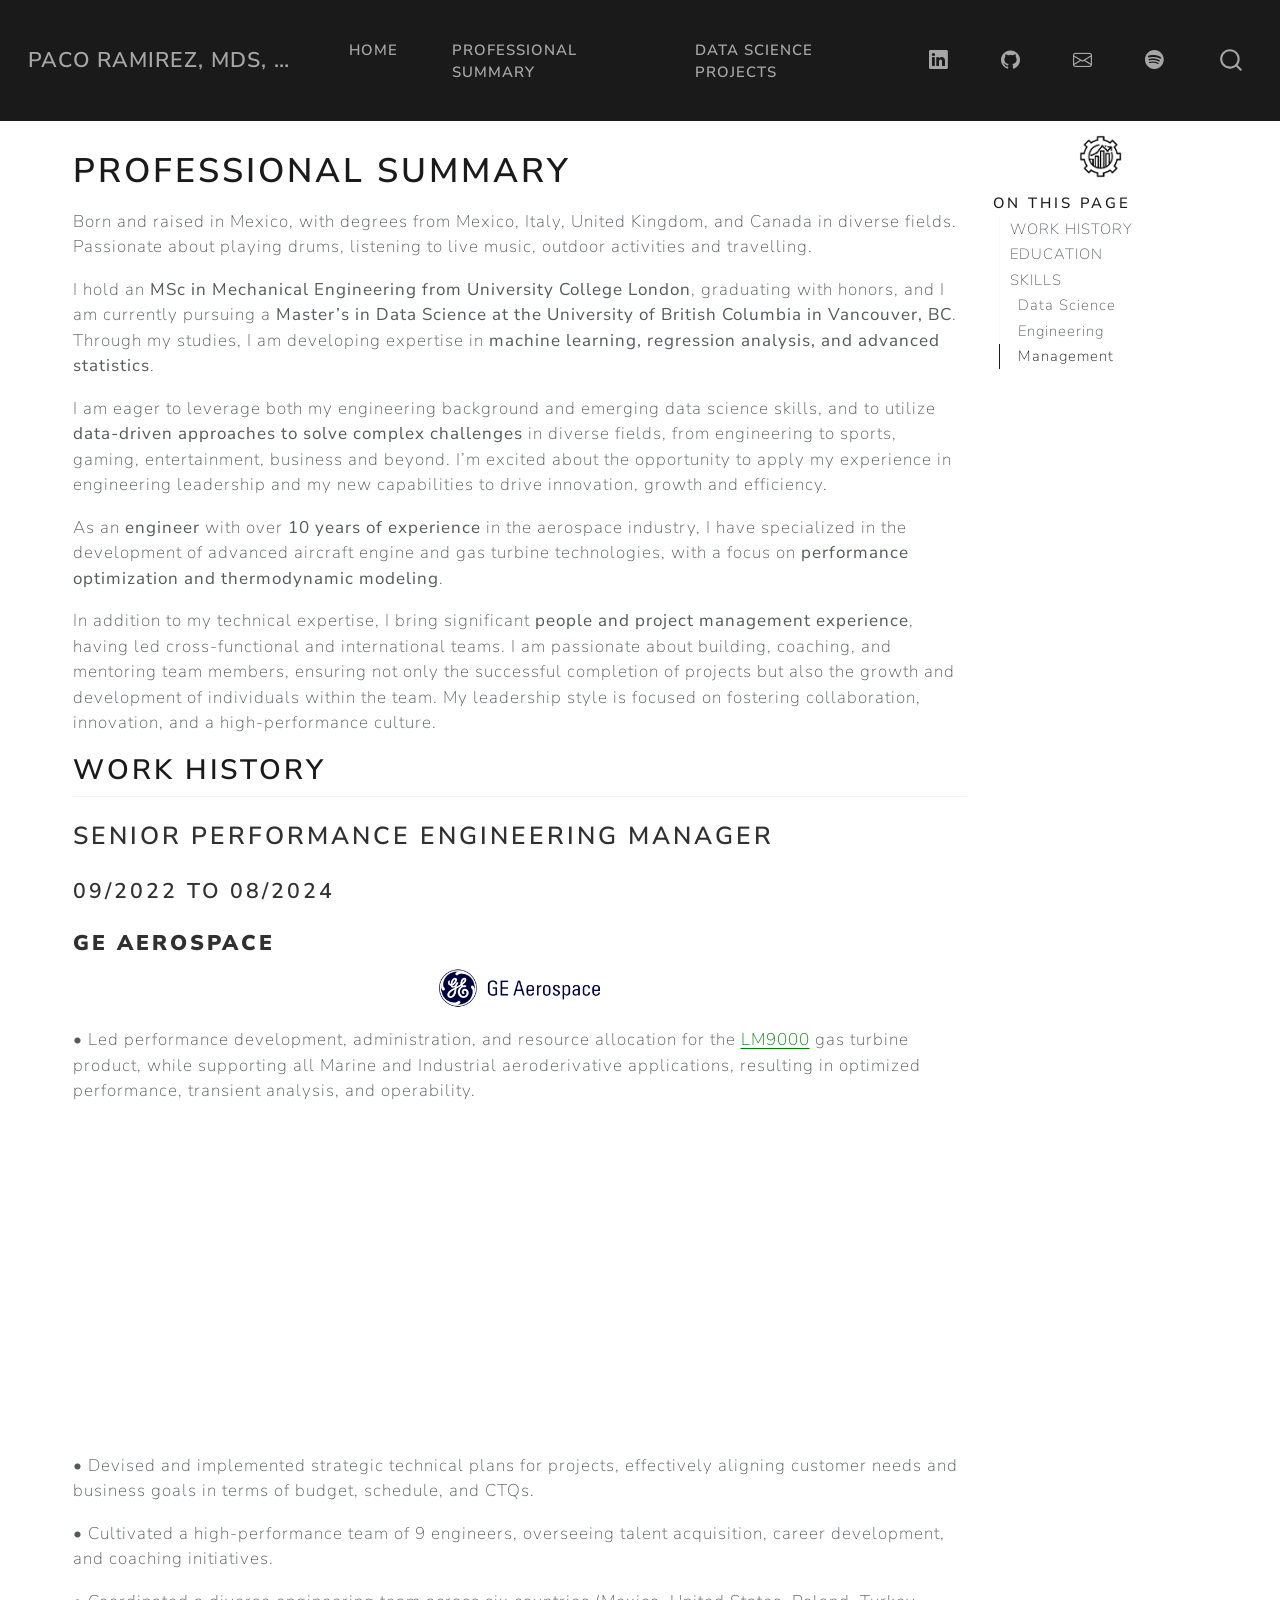
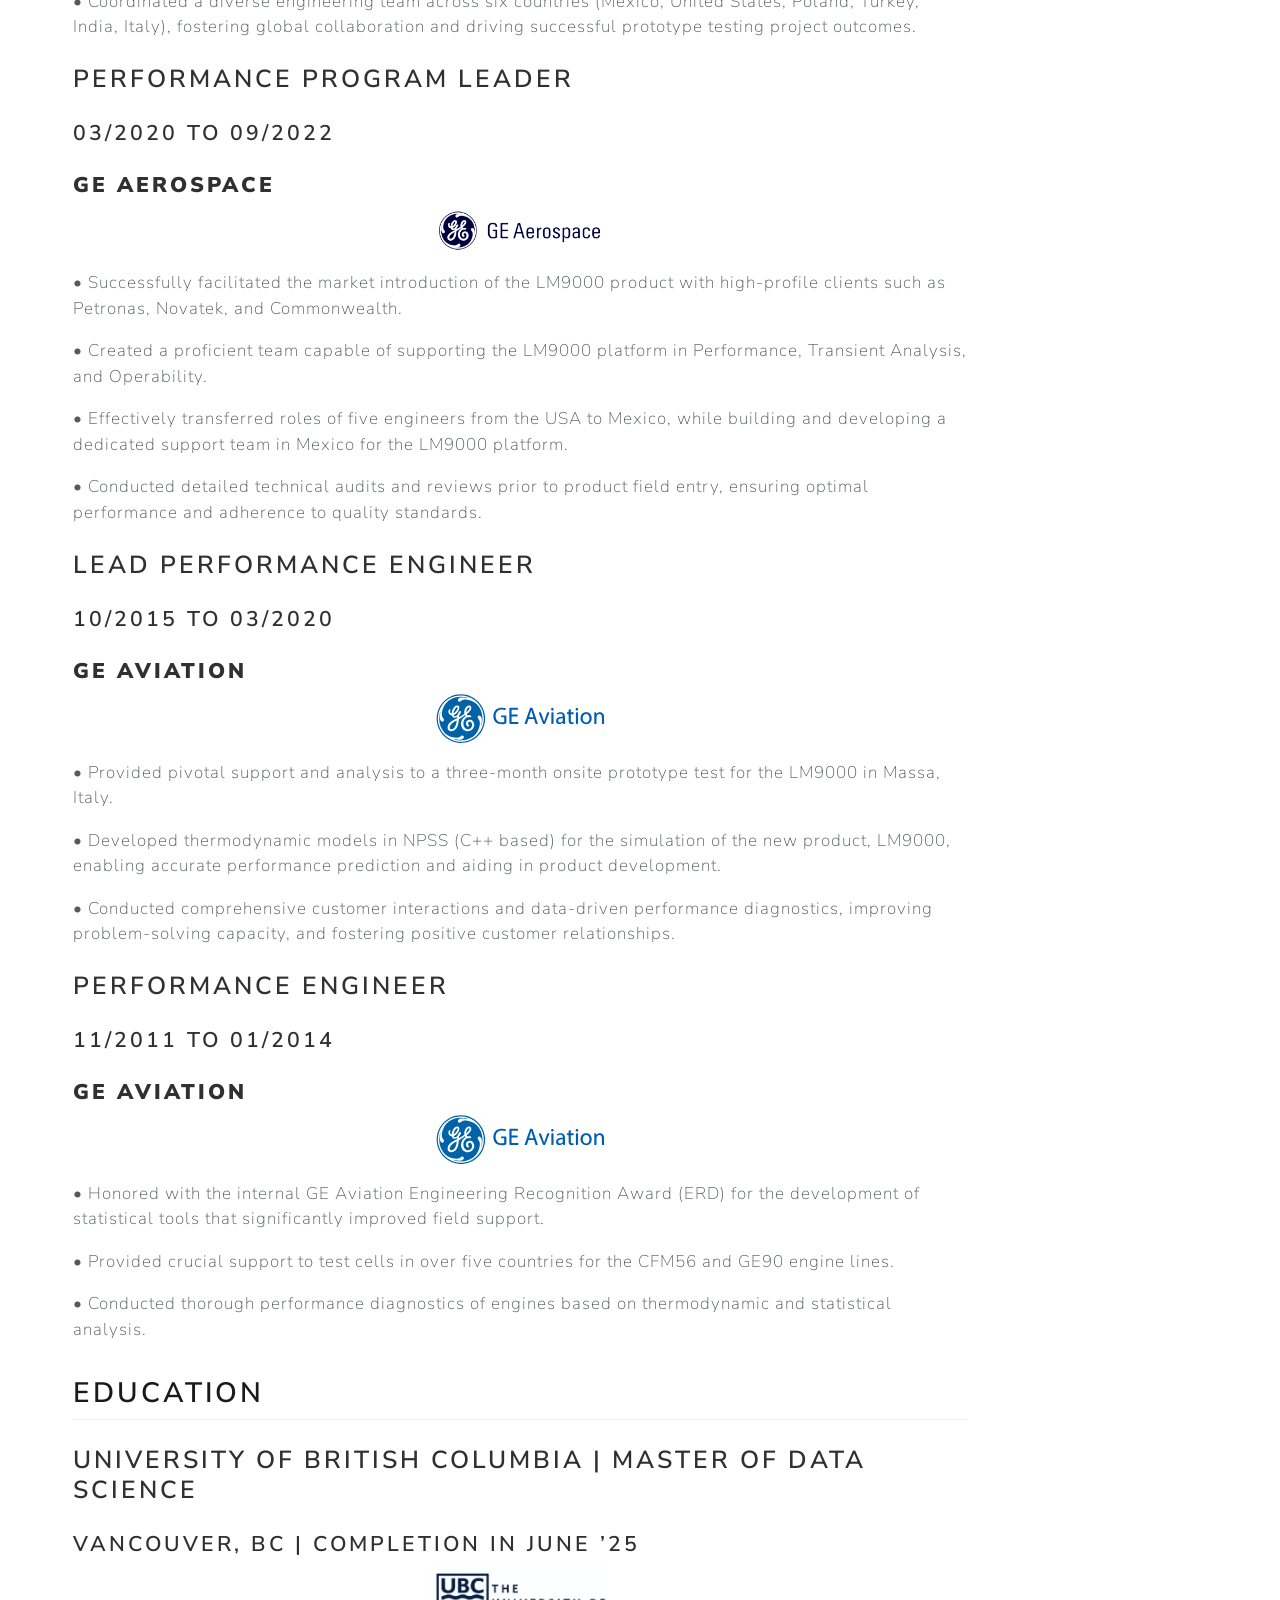
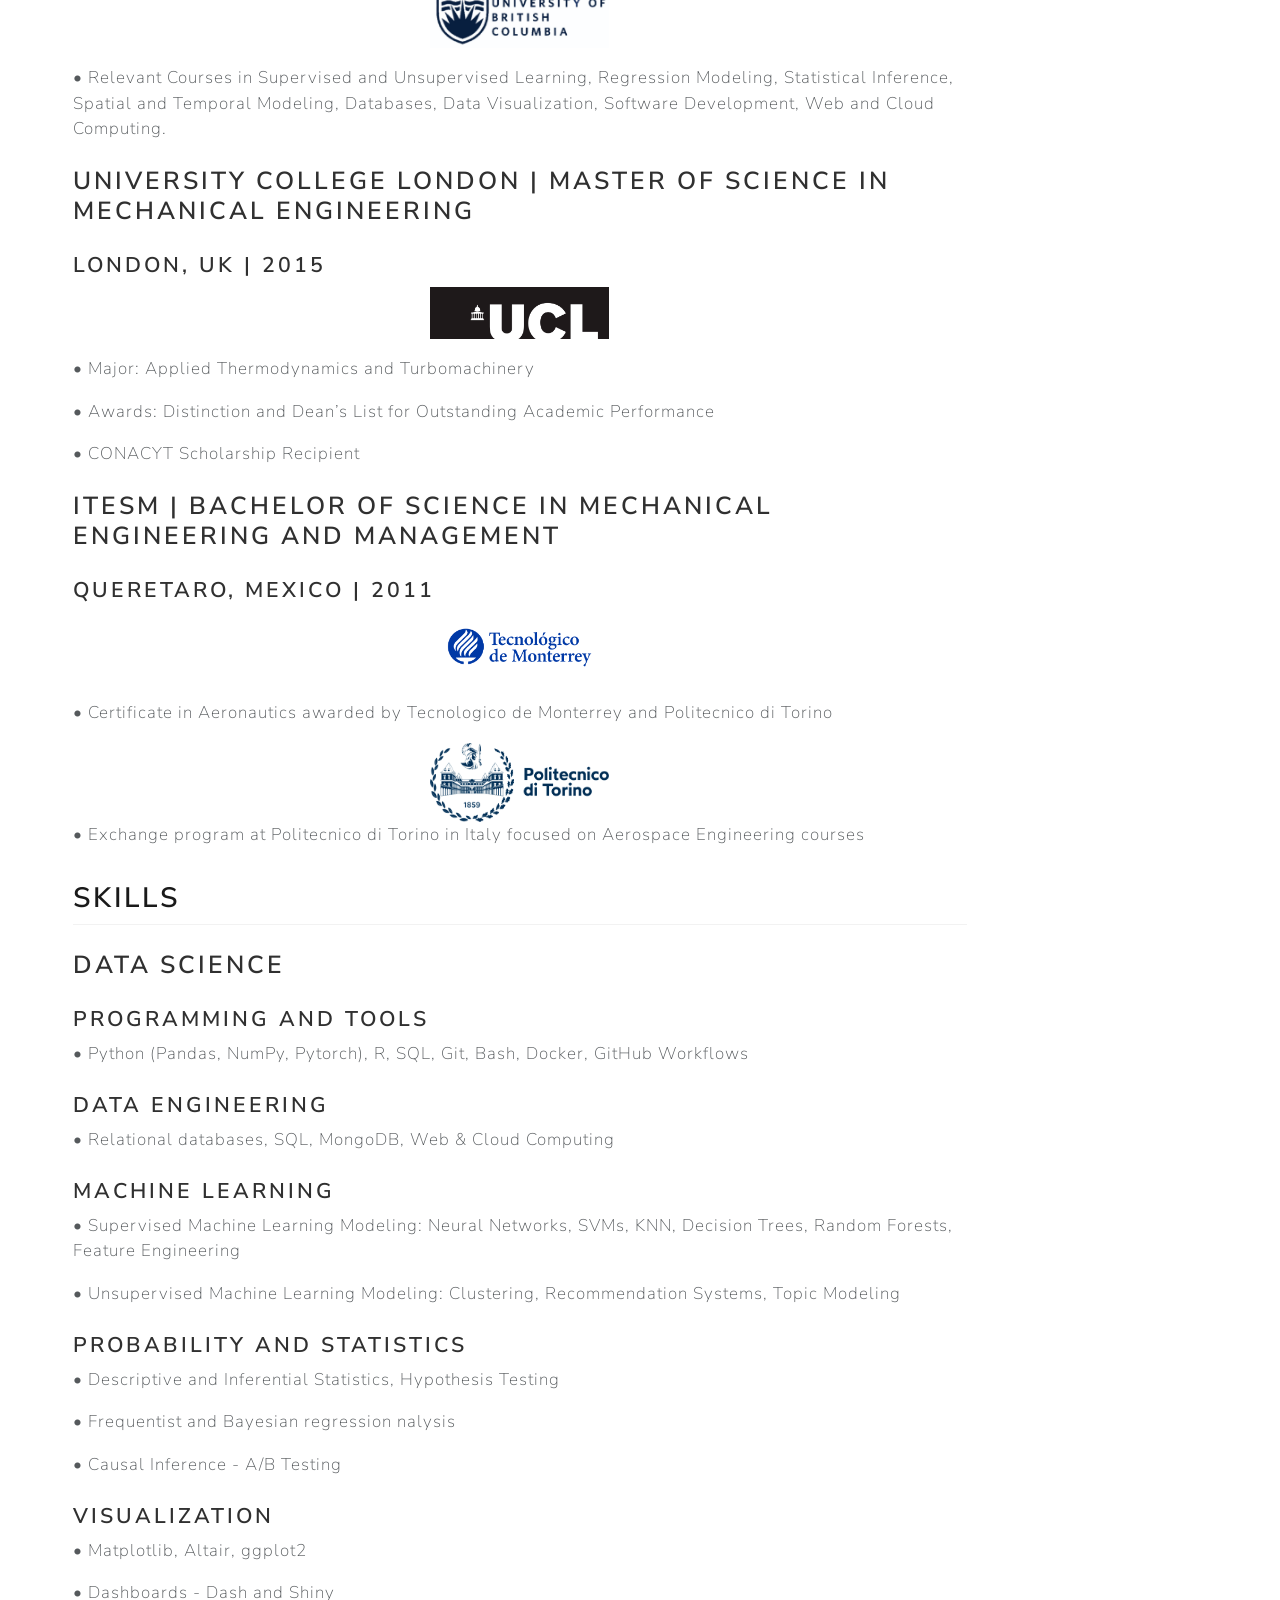
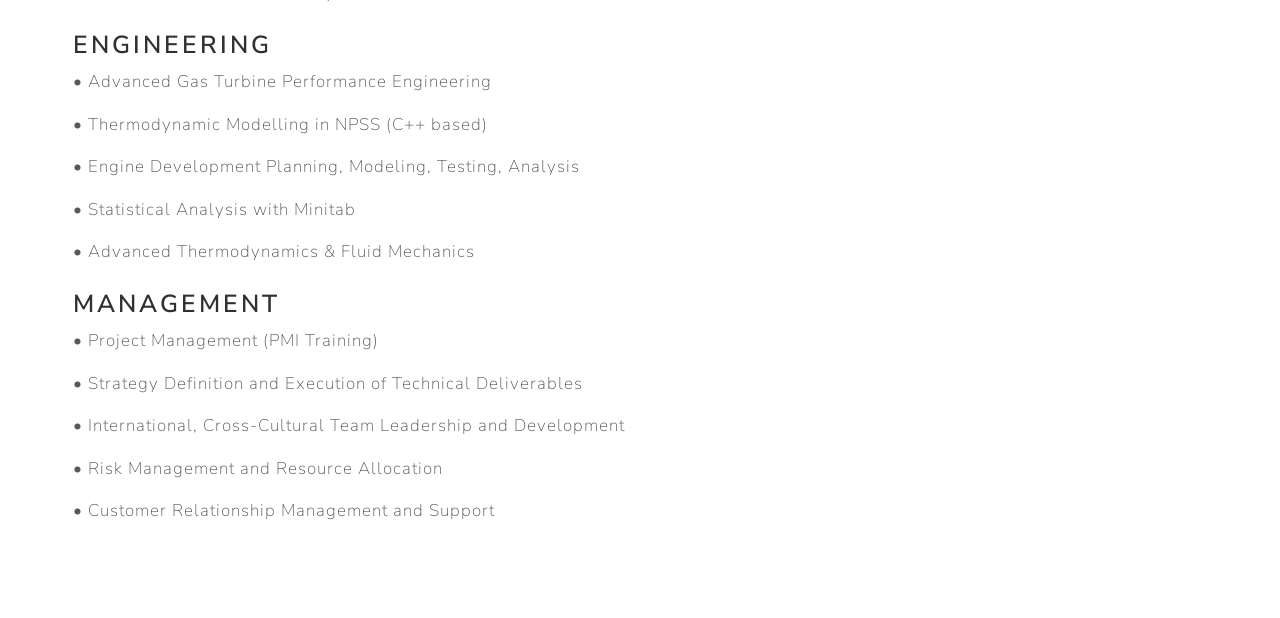
==== commit 69acaa08: "Update skills" ====
--- a/docs/about.html
+++ b/docs/about.html
@@ -285,29 +285,46 @@
 <h2 class="anchored" data-anchor-id="skills">SKILLS</h2>
 <section id="data-science" class="level3">
 <h3 class="anchored" data-anchor-id="data-science">Data Science</h3>
-<p>• Collaborative Software Development - Github</p>
+<section id="programming-and-tools" class="level4">
+<h4 class="anchored" data-anchor-id="programming-and-tools">Programming and Tools</h4>
+<p>• Python (Pandas, NumPy, Pytorch), R, SQL, Git, Bash, Docker, GitHub Workflows</p>
+</section>
+<section id="data-engineering" class="level4">
+<h4 class="anchored" data-anchor-id="data-engineering">Data Engineering</h4>
+<p>• Relational databases, SQL, MongoDB, Web &amp; Cloud Computing</p>
+</section>
+<section id="machine-learning" class="level4">
+<h4 class="anchored" data-anchor-id="machine-learning">Machine Learning</h4>
 <p>• Supervised Machine Learning Modeling: Neural Networks, SVMs, KNN, Decision Trees, Random Forests, Feature Engineering</p>
 <p>• Unsupervised Machine Learning Modeling: Clustering, Recommendation Systems, Topic Modeling</p>
-<p>• Frequentist and Bayesian regression analysis for statistical inference</p>
-<p>• Python: Scikit Learn, NumPy, Pandas, Altair, Pytorch</p>
-<p>• R: Data wrangling, ggplot, quantitative analysis</p>
-<p>• Databases: Relational databases, MySQL, MongoDB</p>
-<p>• Data Visualization and Dashboards - Dash and Shiny</p>
+</section>
+<section id="probability-and-statistics" class="level4">
+<h4 class="anchored" data-anchor-id="probability-and-statistics">Probability and Statistics</h4>
+<p>• Descriptive and Inferential Statistics, Hypothesis Testing</p>
+<p>• Frequentist and Bayesian regression nalysis</p>
+<p>• Causal Inference - A/B Testing</p>
+</section>
+<section id="visualization" class="level4">
+<h4 class="anchored" data-anchor-id="visualization">Visualization</h4>
+<p>• Matplotlib, Altair, ggplot2</p>
+<p>• Dashboards - Dash and Shiny</p>
+</section>
 </section>
 <section id="engineering" class="level3">
 <h3 class="anchored" data-anchor-id="engineering">Engineering</h3>
 <p>• Advanced Gas Turbine Performance Engineering</p>
-<p>• Thermodynamic Modelling in NPSS</p>
-<p>• Engine Development Testing</p>
+<p>• Thermodynamic Modelling in NPSS (C++ based)</p>
+<p>• Engine Development Planning, Modeling, Testing, Analysis</p>
 <p>• Statistical Analysis with Minitab</p>
+<p>• Advanced Thermodynamics &amp; Fluid Mechanics</p>
 </section>
 <section id="management" class="level3">
 <h3 class="anchored" data-anchor-id="management">Management</h3>
 <p>• Project Management (PMI Training)</p>
 <p>• Strategy Definition and Execution of Technical Deliverables</p>
-<p>• Cross-Cultural Team Leadership and Development</p>
+<p>• International, Cross-Cultural Team Leadership and Development</p>
 <p>• Risk Management and Resource Allocation</p>
-<p>• Advanced Customer Relationship Management and Support</p>
+<p>• Customer Relationship Management and Support</p>
 
 
 </section>
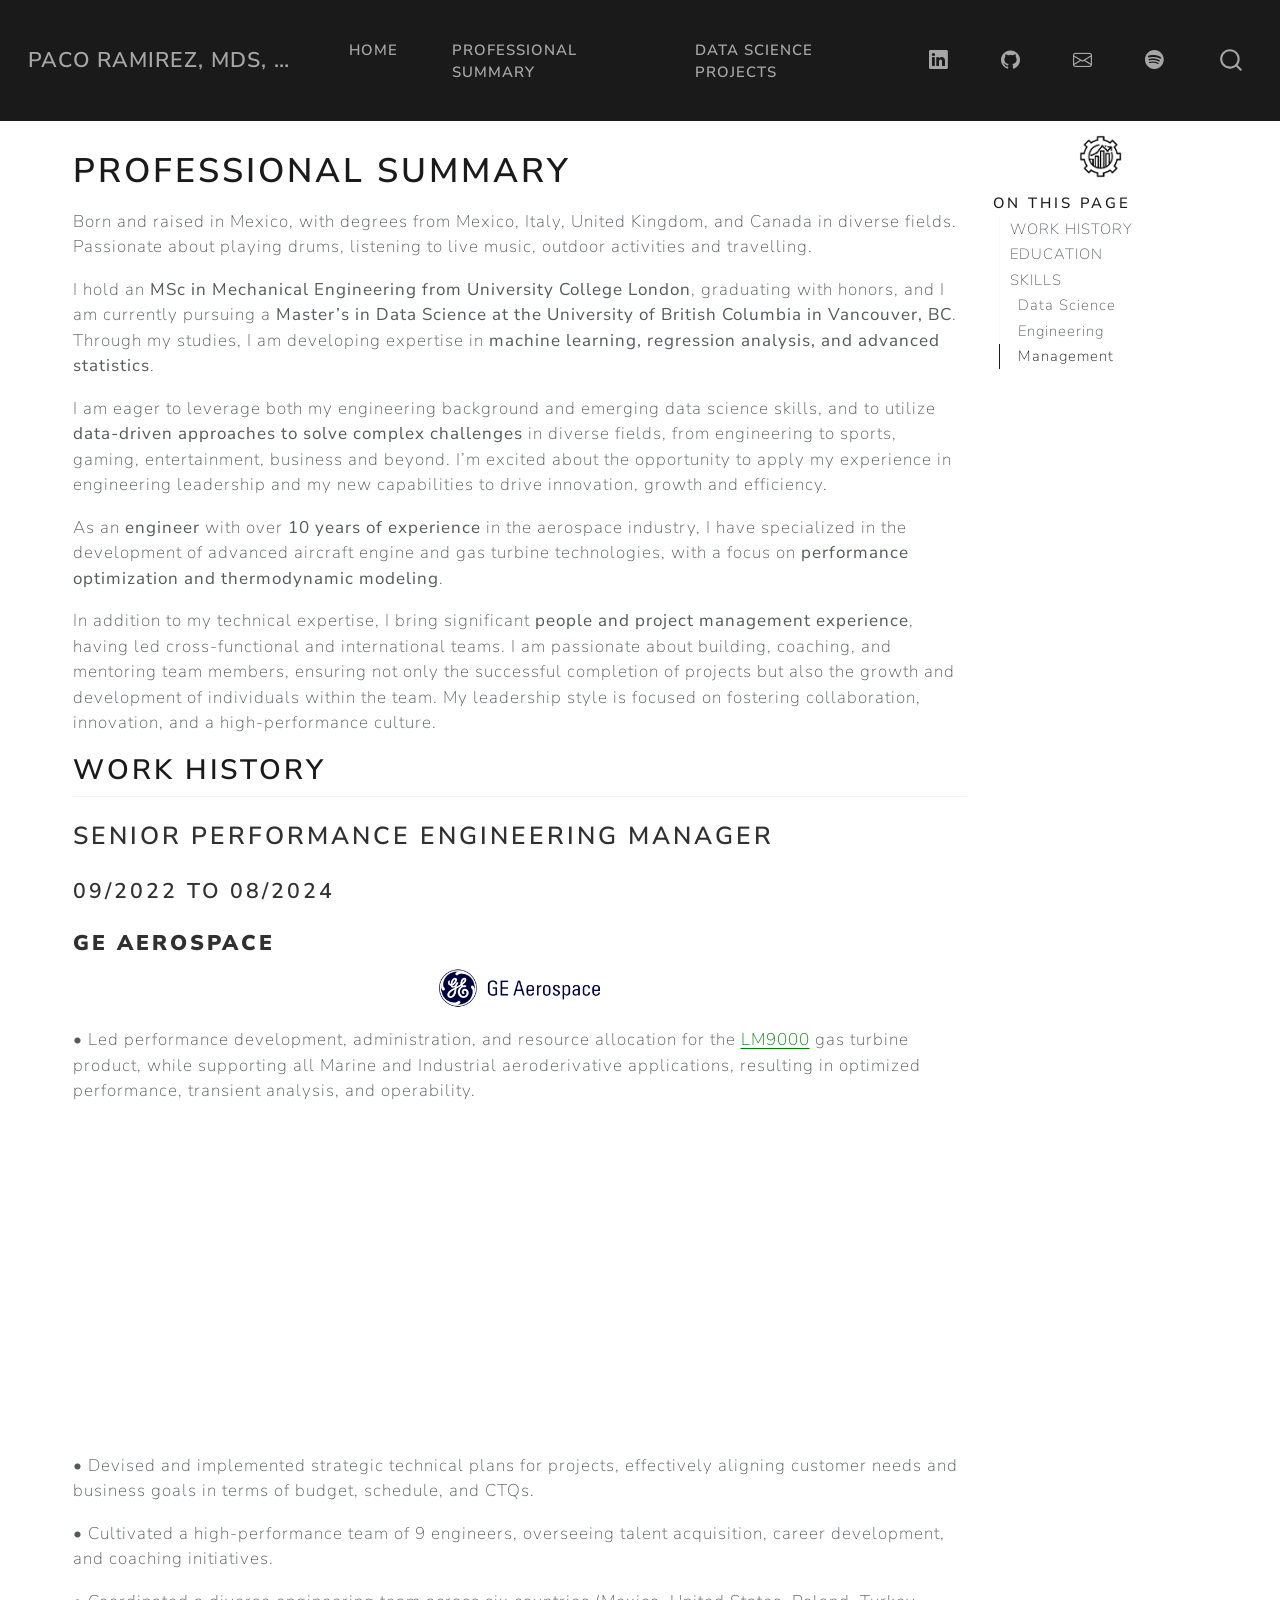
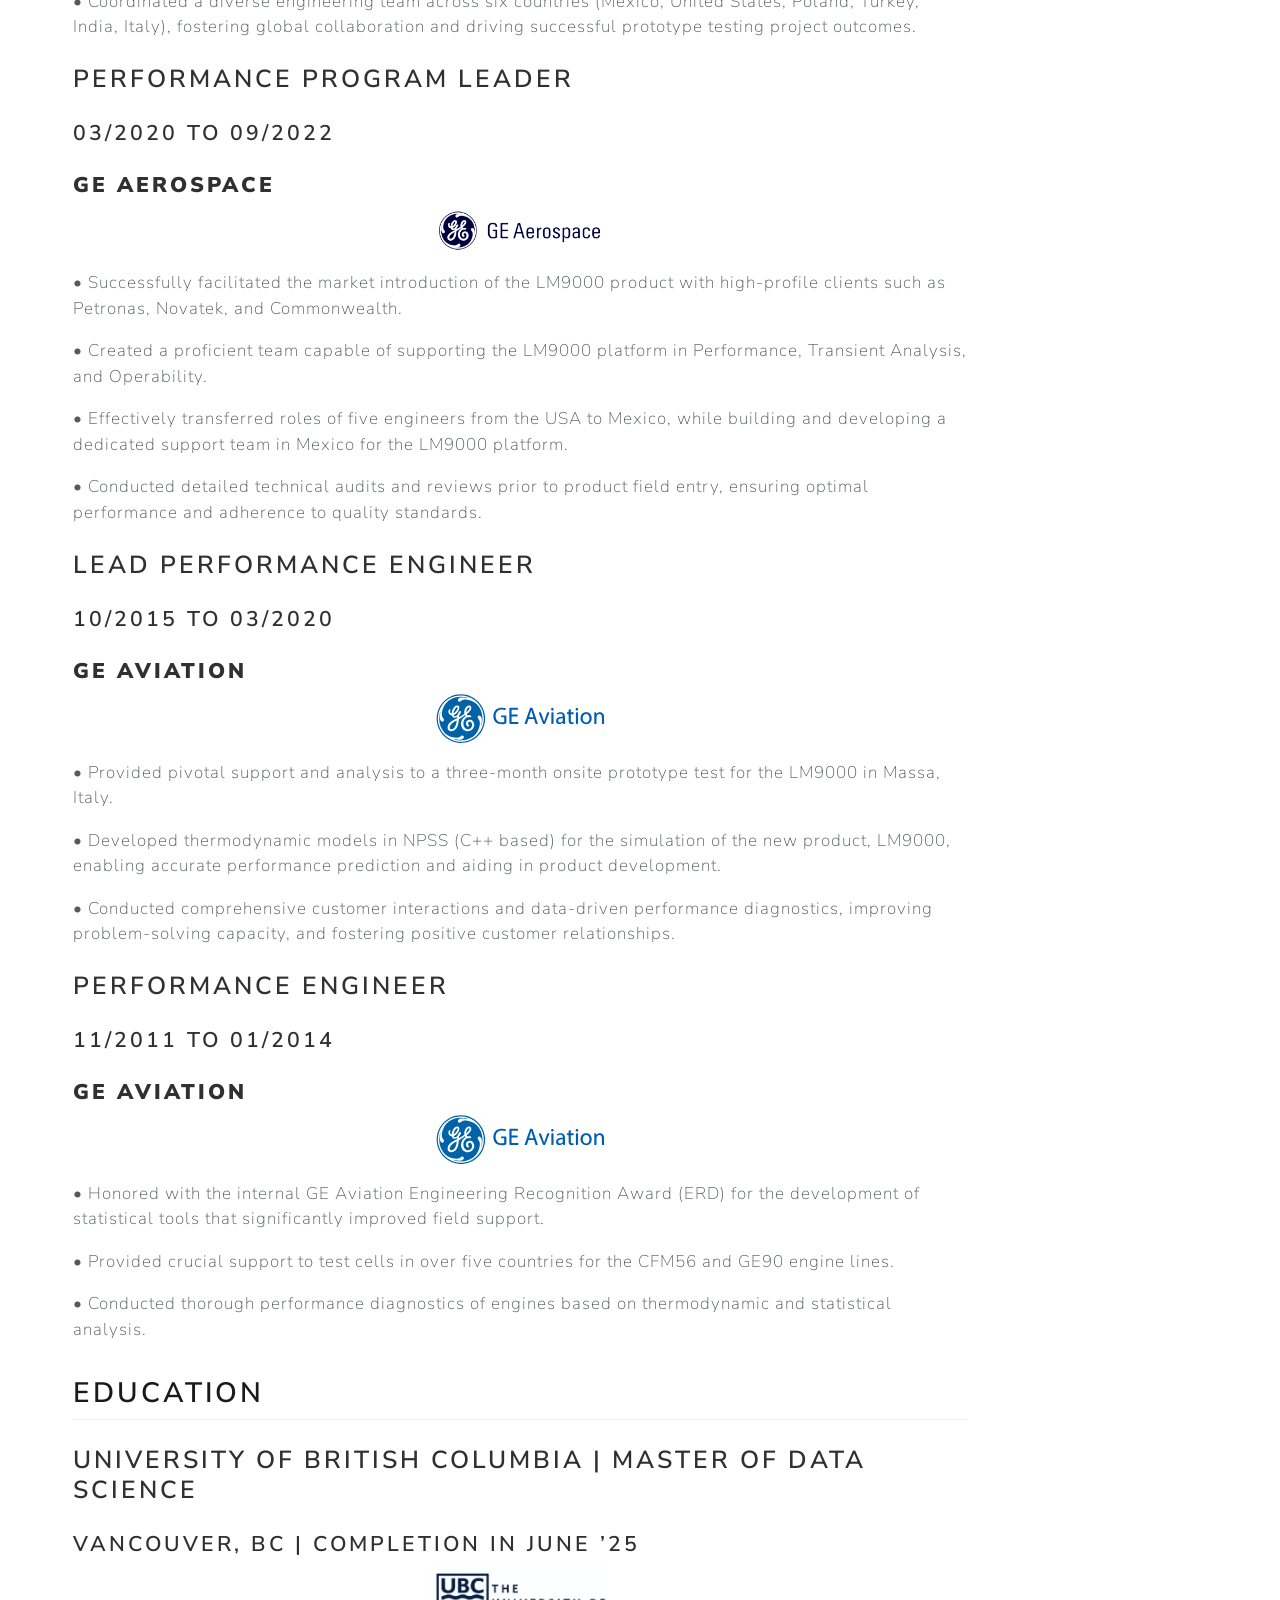
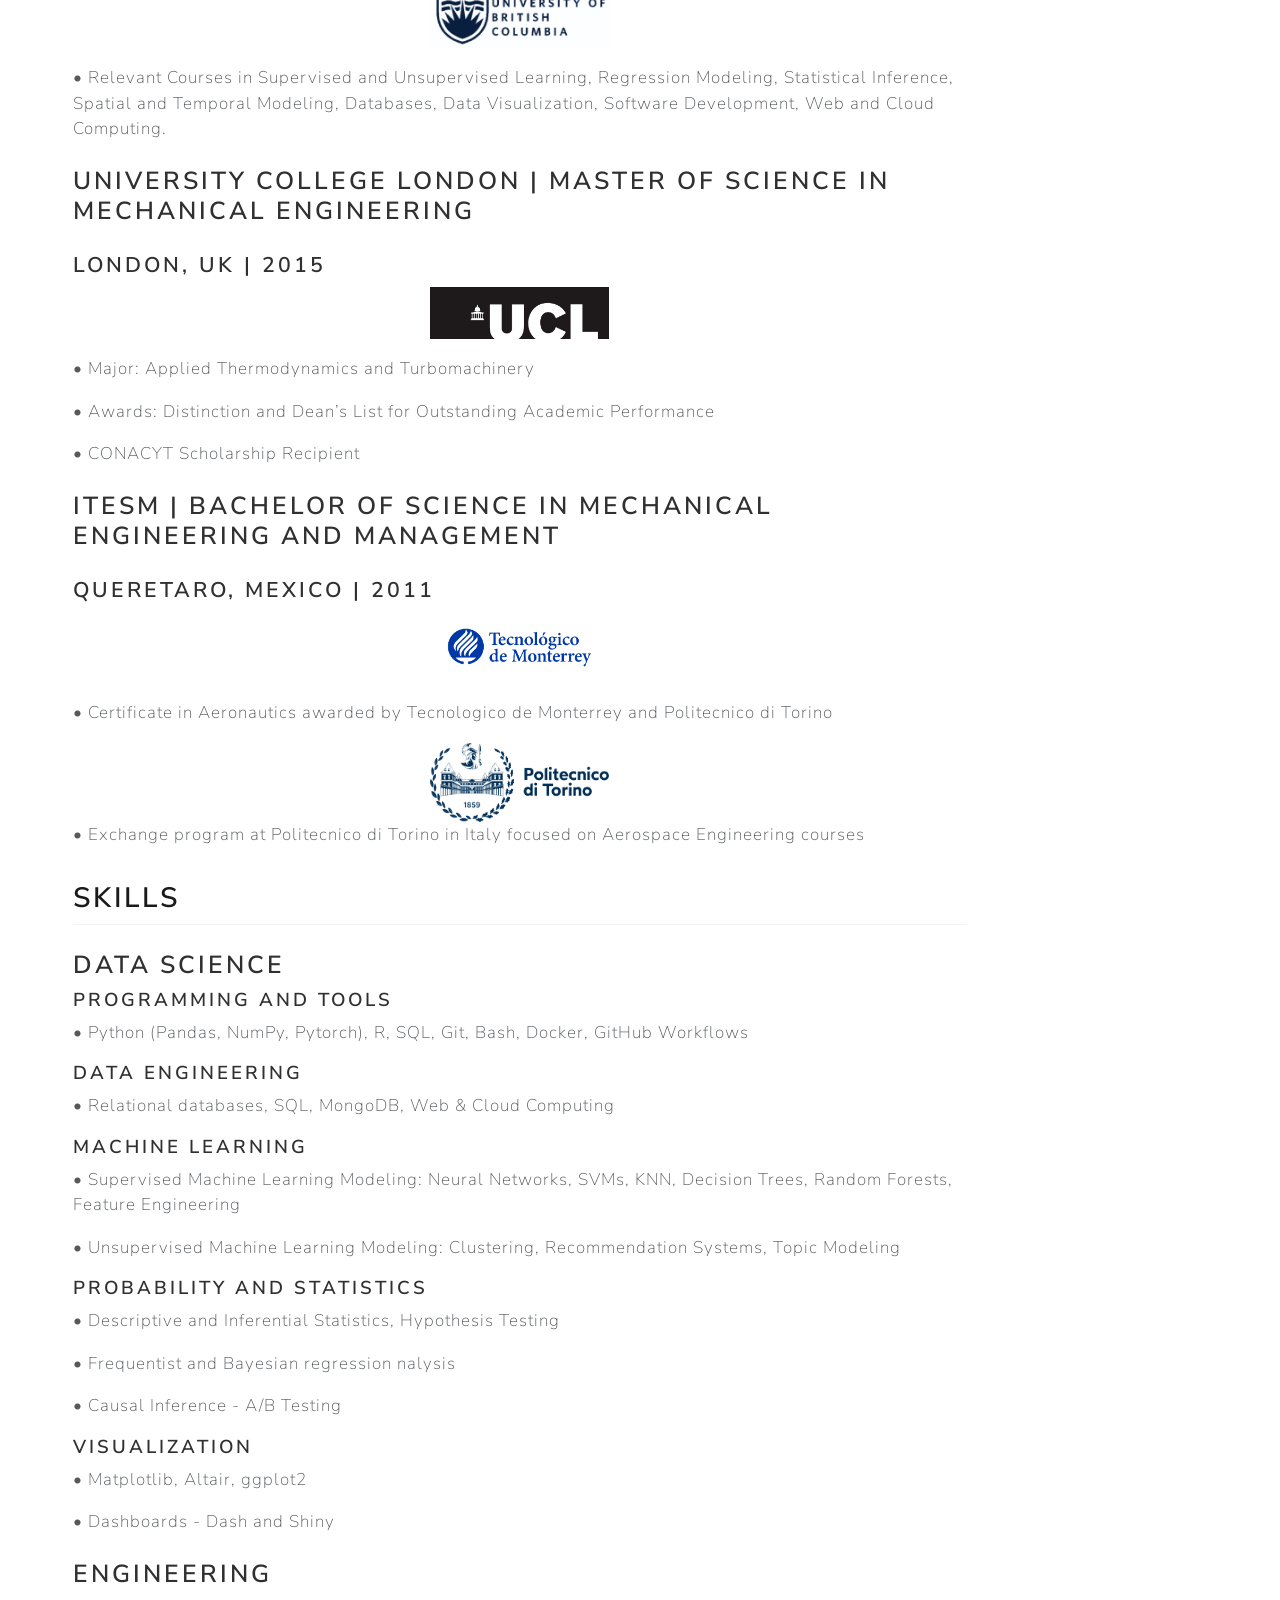
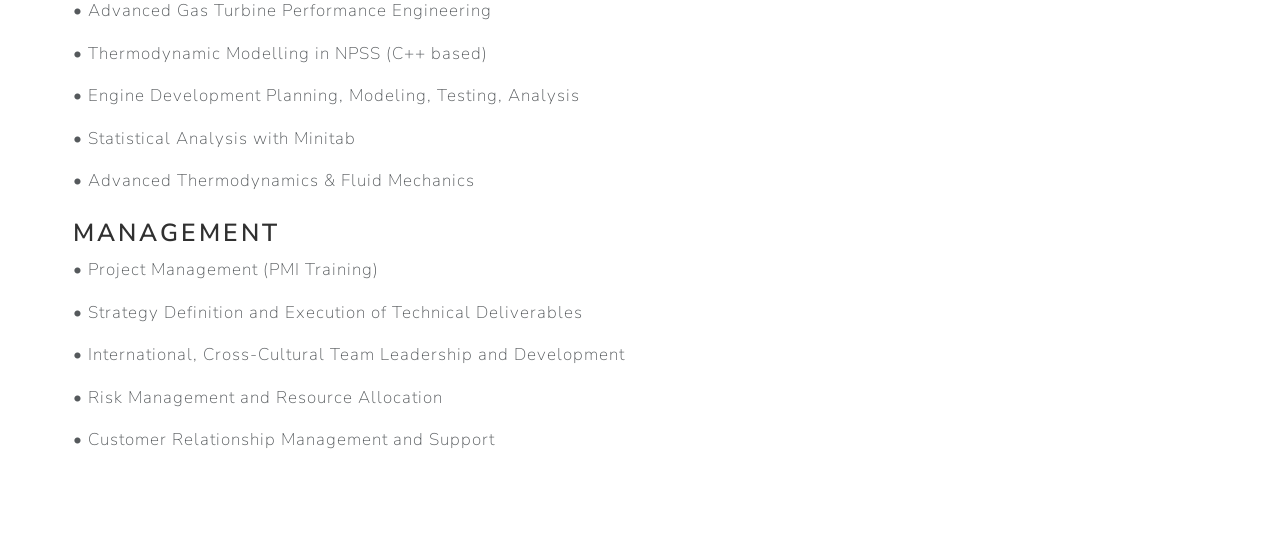
==== commit ccb03bc6: "Minor style update" ====
--- a/docs/about.html
+++ b/docs/about.html
@@ -285,27 +285,27 @@
 <h2 class="anchored" data-anchor-id="skills">SKILLS</h2>
 <section id="data-science" class="level3">
 <h3 class="anchored" data-anchor-id="data-science">Data Science</h3>
-<section id="programming-and-tools" class="level4">
-<h4 class="anchored" data-anchor-id="programming-and-tools">Programming and Tools</h4>
+<section id="programming-and-tools" class="level5">
+<h5 class="anchored" data-anchor-id="programming-and-tools">Programming and Tools</h5>
 <p>• Python (Pandas, NumPy, Pytorch), R, SQL, Git, Bash, Docker, GitHub Workflows</p>
 </section>
-<section id="data-engineering" class="level4">
-<h4 class="anchored" data-anchor-id="data-engineering">Data Engineering</h4>
+<section id="data-engineering" class="level5">
+<h5 class="anchored" data-anchor-id="data-engineering">Data Engineering</h5>
 <p>• Relational databases, SQL, MongoDB, Web &amp; Cloud Computing</p>
 </section>
-<section id="machine-learning" class="level4">
-<h4 class="anchored" data-anchor-id="machine-learning">Machine Learning</h4>
+<section id="machine-learning" class="level5">
+<h5 class="anchored" data-anchor-id="machine-learning">Machine Learning</h5>
 <p>• Supervised Machine Learning Modeling: Neural Networks, SVMs, KNN, Decision Trees, Random Forests, Feature Engineering</p>
 <p>• Unsupervised Machine Learning Modeling: Clustering, Recommendation Systems, Topic Modeling</p>
 </section>
-<section id="probability-and-statistics" class="level4">
-<h4 class="anchored" data-anchor-id="probability-and-statistics">Probability and Statistics</h4>
+<section id="probability-and-statistics" class="level5">
+<h5 class="anchored" data-anchor-id="probability-and-statistics">Probability and Statistics</h5>
 <p>• Descriptive and Inferential Statistics, Hypothesis Testing</p>
 <p>• Frequentist and Bayesian regression nalysis</p>
 <p>• Causal Inference - A/B Testing</p>
 </section>
-<section id="visualization" class="level4">
-<h4 class="anchored" data-anchor-id="visualization">Visualization</h4>
+<section id="visualization" class="level5">
+<h5 class="anchored" data-anchor-id="visualization">Visualization</h5>
 <p>• Matplotlib, Altair, ggplot2</p>
 <p>• Dashboards - Dash and Shiny</p>
 </section>
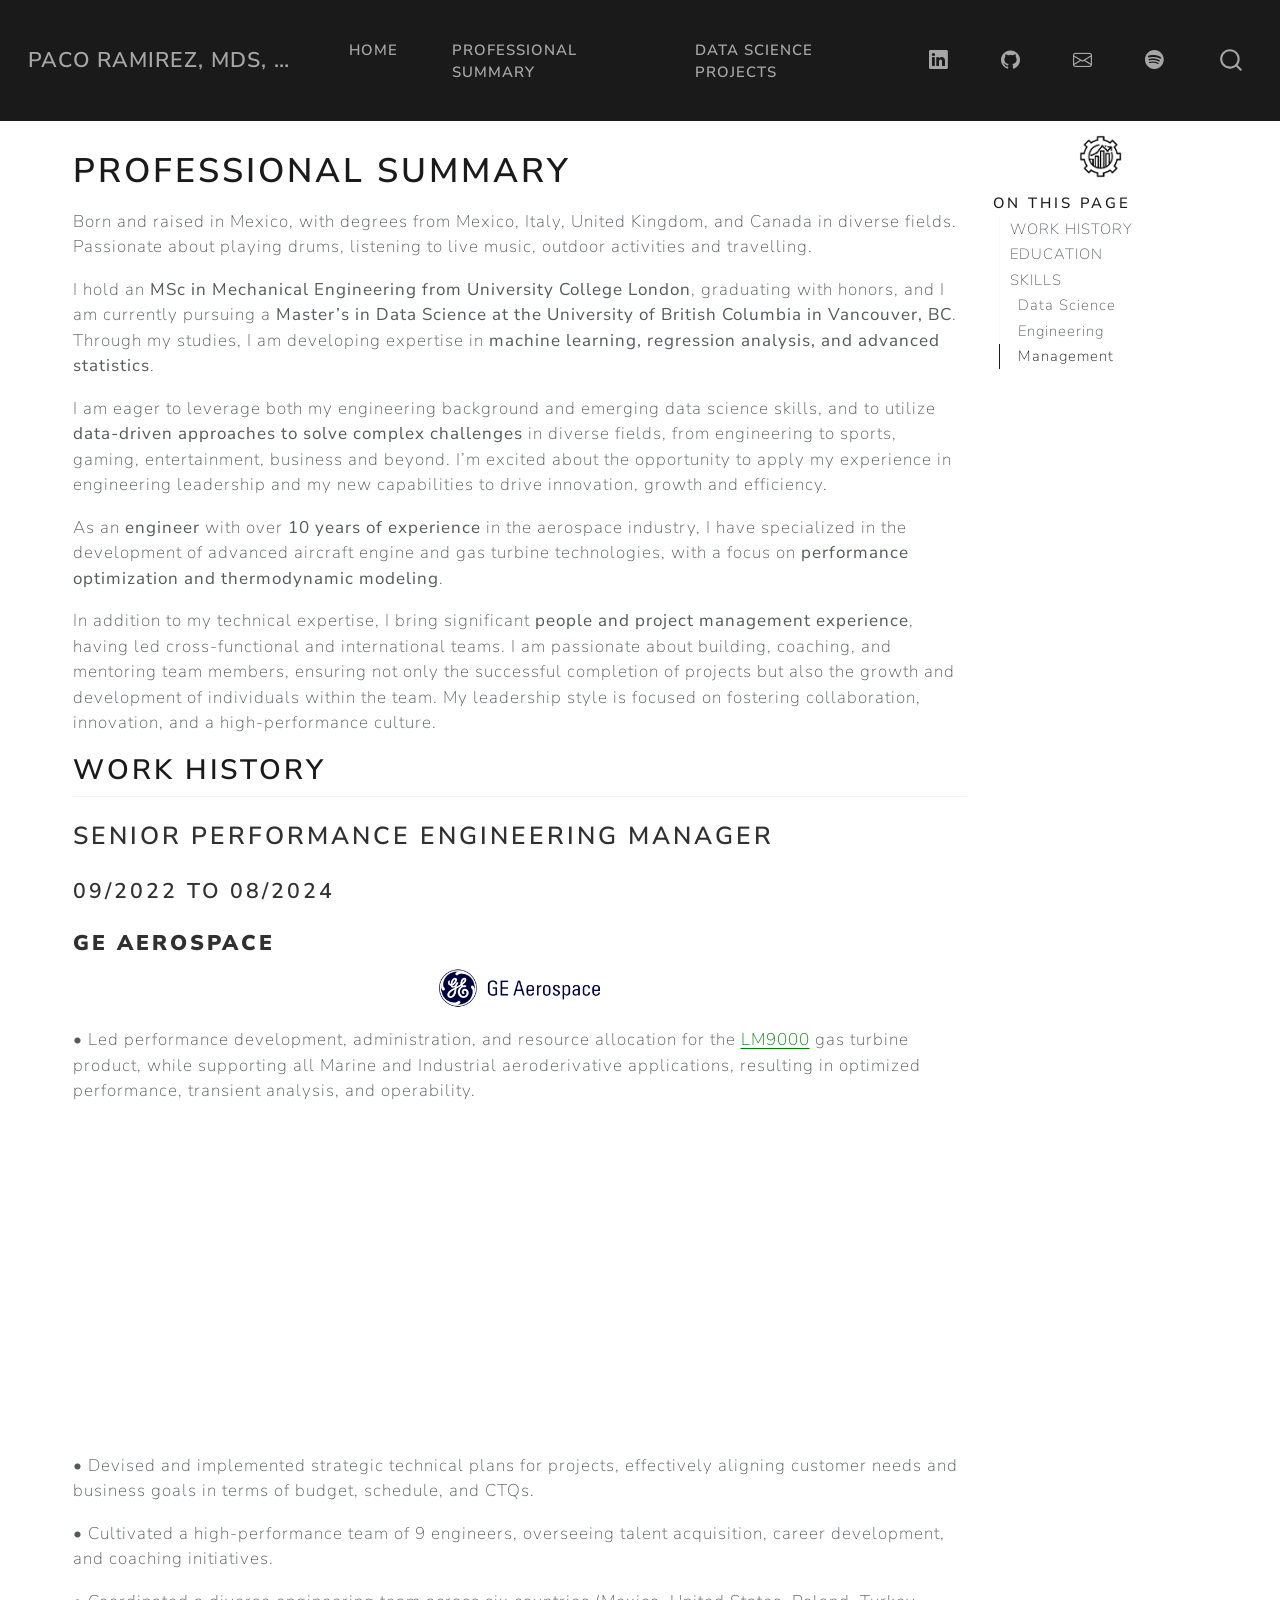
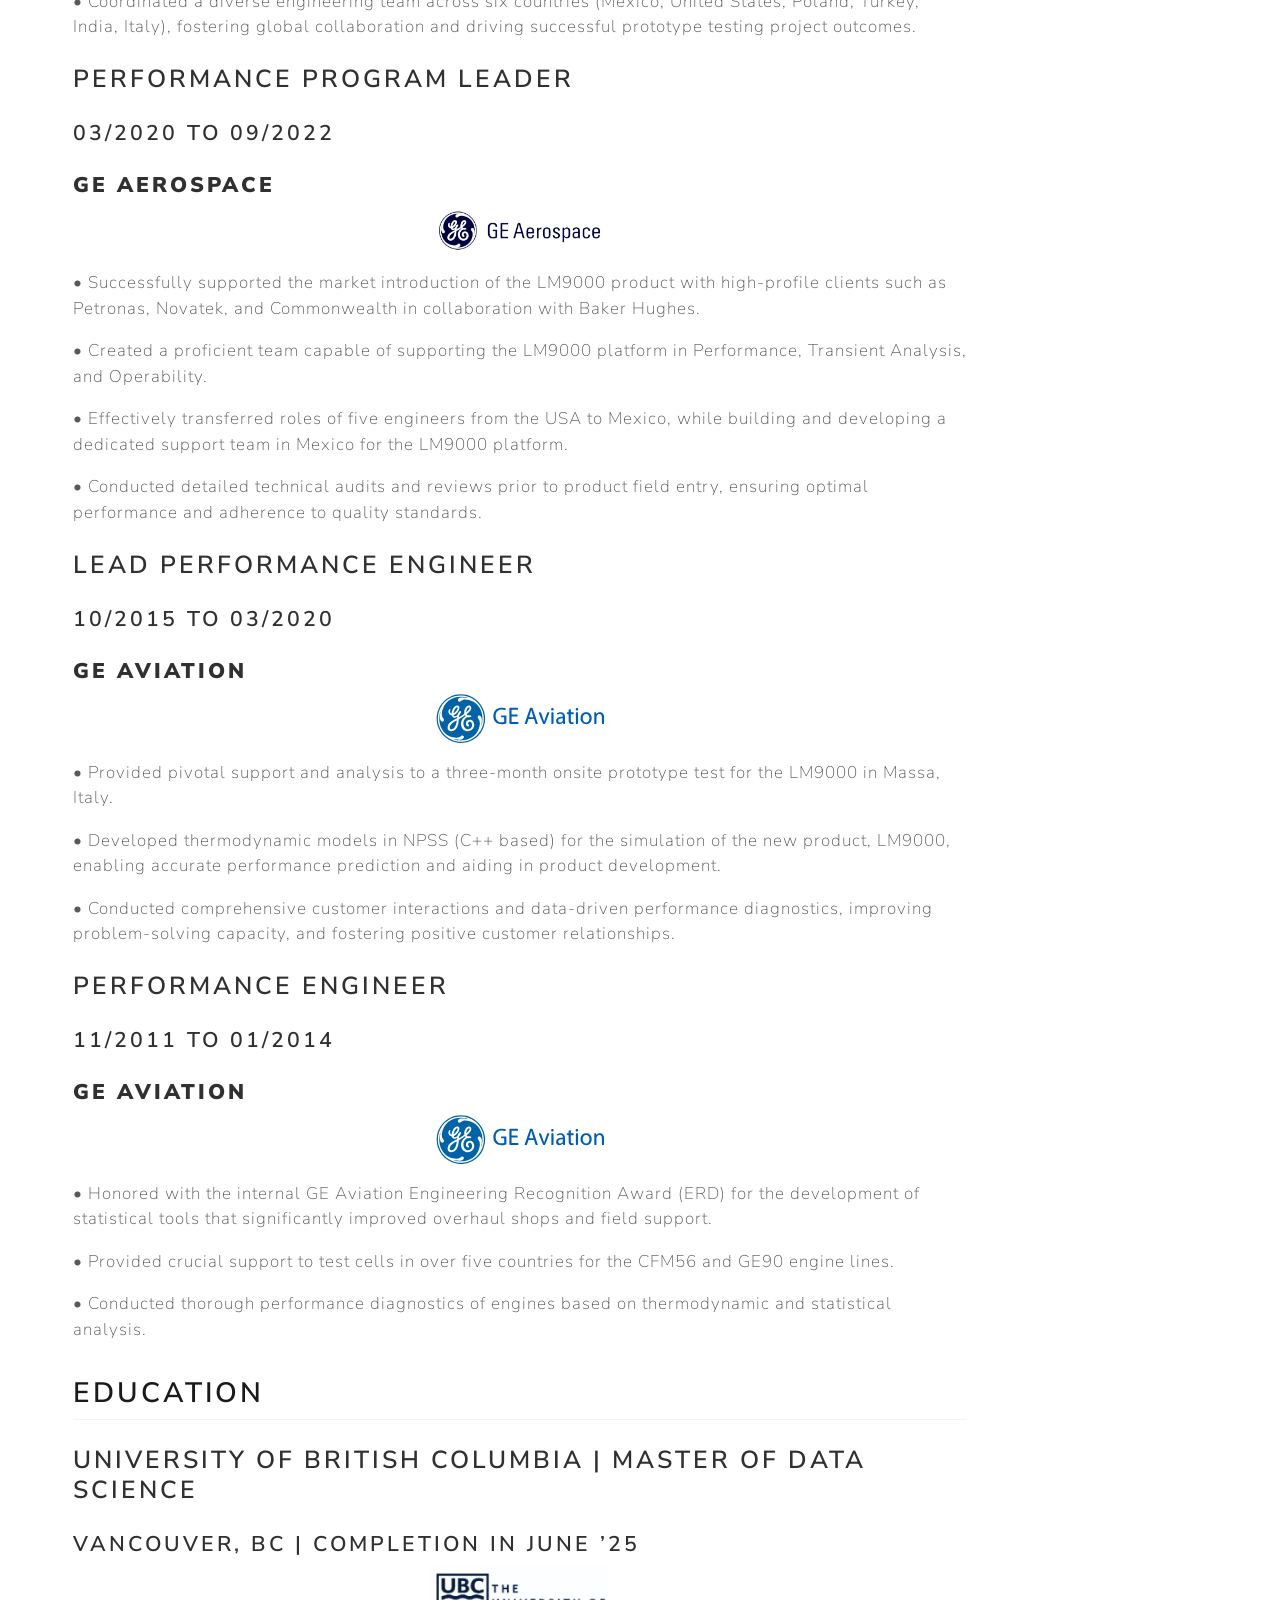
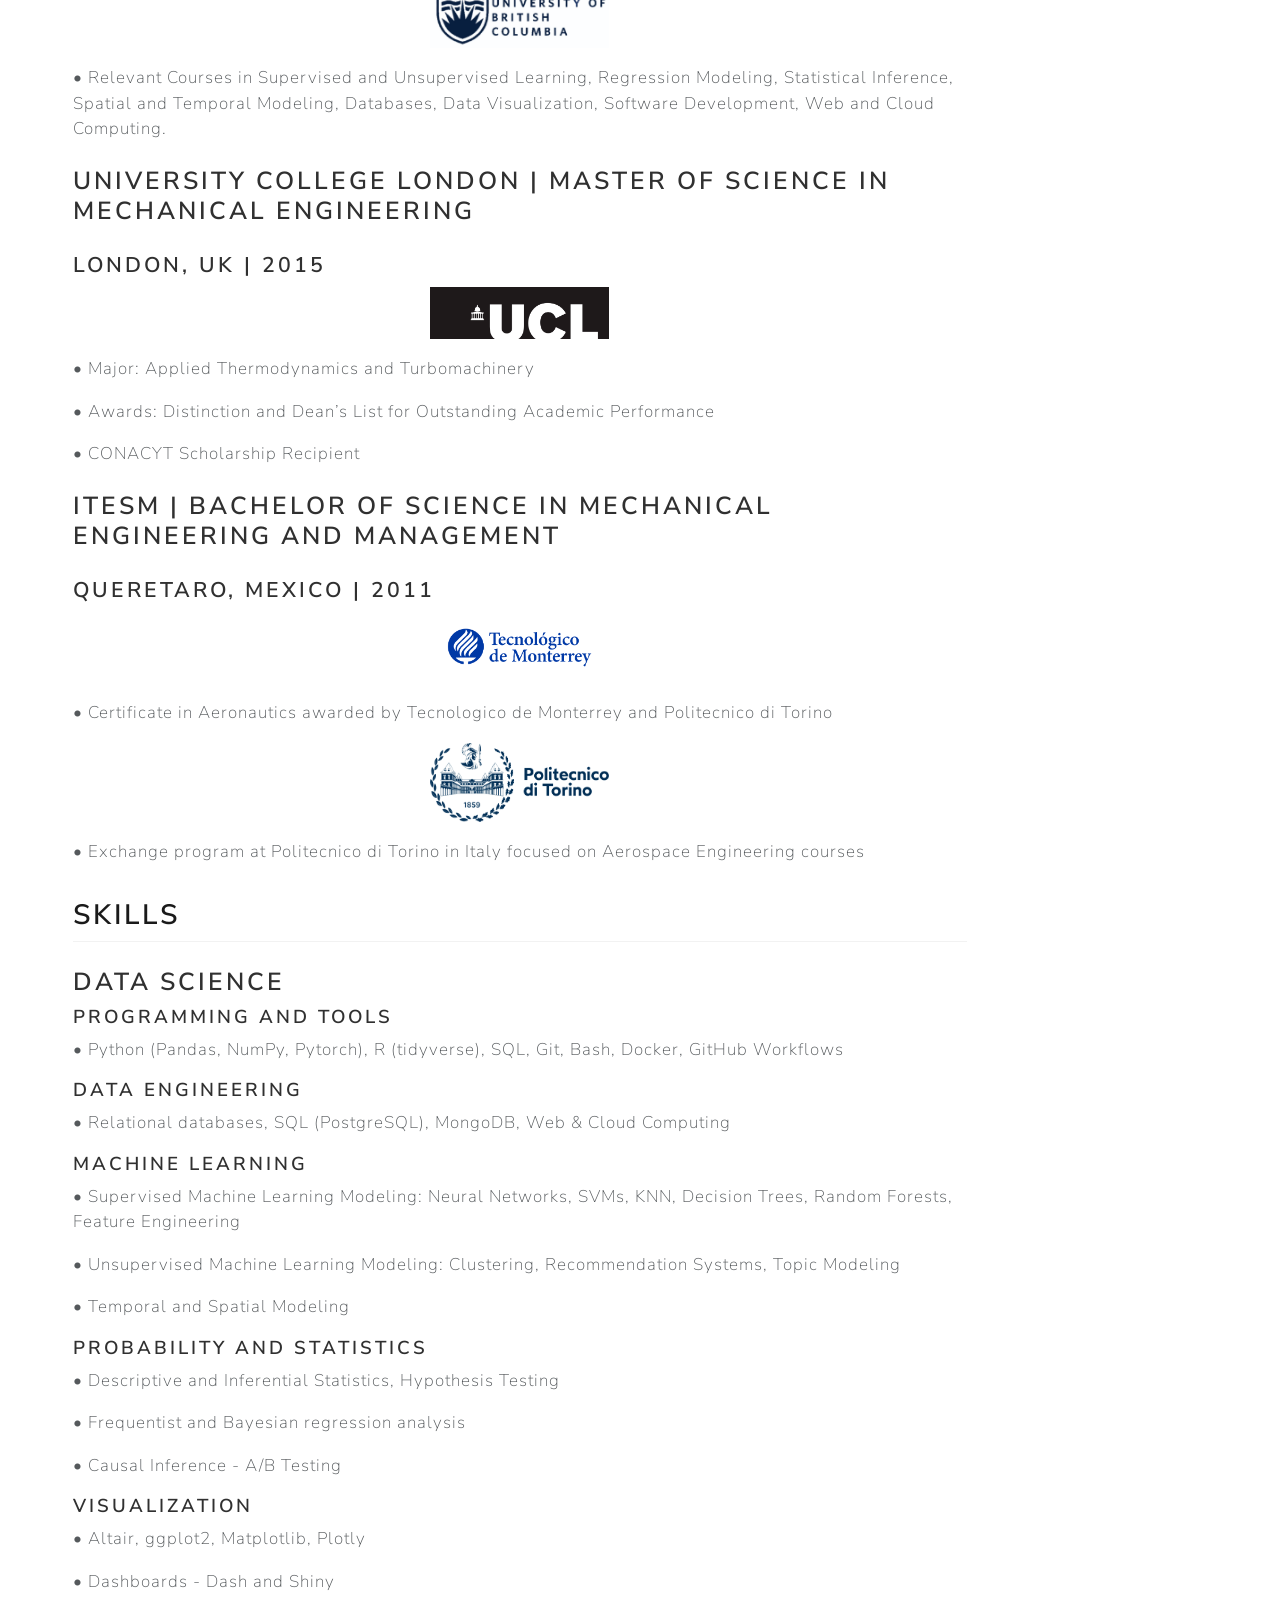
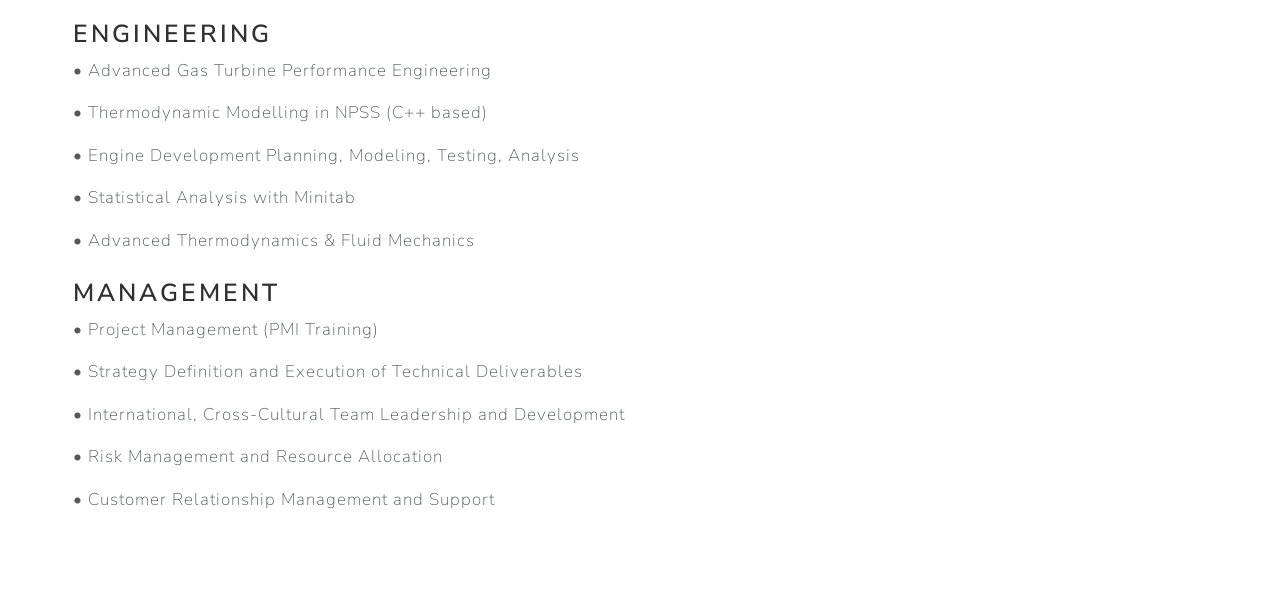
==== commit 19a3cca3: "Minor updates" ====
--- a/docs/about.html
+++ b/docs/about.html
@@ -218,7 +218,7 @@
 <section id="ge-aerospace-1" class="level4">
 <h4 class="anchored" data-anchor-id="ge-aerospace-1"><strong>GE Aerospace</strong></h4>
 <p><img src="img/geaerospace.png" class="img-fluid"></p>
-<p>• Successfully facilitated the market introduction of the LM9000 product with high-profile clients such as Petronas, Novatek, and Commonwealth.</p>
+<p>• Successfully supported the market introduction of the LM9000 product with high-profile clients such as Petronas, Novatek, and Commonwealth in collaboration with Baker Hughes.</p>
 <p>• Created a proficient team capable of supporting the LM9000 platform in Performance, Transient Analysis, and Operability.</p>
 <p>• Effectively transferred roles of five engineers from the USA to Mexico, while building and developing a dedicated support team in Mexico for the LM9000 platform.</p>
 <p>• Conducted detailed technical audits and reviews prior to product field entry, ensuring optimal performance and adherence to quality standards.</p>
@@ -245,7 +245,7 @@
 <section id="ge-aviation-1" class="level4">
 <h4 class="anchored" data-anchor-id="ge-aviation-1"><strong>GE Aviation</strong></h4>
 <p><img src="img/geaviation.svg" class="img-fluid"></p>
-<p>• Honored with the internal GE Aviation Engineering Recognition Award (ERD) for the development of statistical tools that significantly improved field support.</p>
+<p>• Honored with the internal GE Aviation Engineering Recognition Award (ERD) for the development of statistical tools that significantly improved overhaul shops and field support.</p>
 <p>• Provided crucial support to test cells in over five countries for the CFM56 and GE90 engine lines.</p>
 <p>• Conducted thorough performance diagnostics of engines based on thermodynamic and statistical analysis.</p>
 </section>
@@ -277,7 +277,8 @@
 <h4 class="anchored" data-anchor-id="queretaro-mexico-2011">Queretaro, Mexico | 2011</h4>
 <p><img src="img/itesm.png" class="img-fluid"></p>
 <p>• Certificate in Aeronautics awarded by Tecnologico de Monterrey and Politecnico di Torino</p>
-<p><img src="img/polito.png" class="img-fluid"> • Exchange program at Politecnico di Torino in Italy focused on Aerospace Engineering courses</p>
+<p><img src="img/polito.png" class="img-fluid"></p>
+<p>• Exchange program at Politecnico di Torino in Italy focused on Aerospace Engineering courses</p>
 </section>
 </section>
 </section>
@@ -287,26 +288,27 @@
 <h3 class="anchored" data-anchor-id="data-science">Data Science</h3>
 <section id="programming-and-tools" class="level5">
 <h5 class="anchored" data-anchor-id="programming-and-tools">Programming and Tools</h5>
-<p>• Python (Pandas, NumPy, Pytorch), R, SQL, Git, Bash, Docker, GitHub Workflows</p>
+<p>• Python (Pandas, NumPy, Pytorch), R (tidyverse), SQL, Git, Bash, Docker, GitHub Workflows</p>
 </section>
 <section id="data-engineering" class="level5">
 <h5 class="anchored" data-anchor-id="data-engineering">Data Engineering</h5>
-<p>• Relational databases, SQL, MongoDB, Web &amp; Cloud Computing</p>
+<p>• Relational databases, SQL (PostgreSQL), MongoDB, Web &amp; Cloud Computing</p>
 </section>
 <section id="machine-learning" class="level5">
 <h5 class="anchored" data-anchor-id="machine-learning">Machine Learning</h5>
 <p>• Supervised Machine Learning Modeling: Neural Networks, SVMs, KNN, Decision Trees, Random Forests, Feature Engineering</p>
 <p>• Unsupervised Machine Learning Modeling: Clustering, Recommendation Systems, Topic Modeling</p>
+<p>• Temporal and Spatial Modeling</p>
 </section>
 <section id="probability-and-statistics" class="level5">
 <h5 class="anchored" data-anchor-id="probability-and-statistics">Probability and Statistics</h5>
 <p>• Descriptive and Inferential Statistics, Hypothesis Testing</p>
-<p>• Frequentist and Bayesian regression nalysis</p>
+<p>• Frequentist and Bayesian regression analysis</p>
 <p>• Causal Inference - A/B Testing</p>
 </section>
 <section id="visualization" class="level5">
 <h5 class="anchored" data-anchor-id="visualization">Visualization</h5>
-<p>• Matplotlib, Altair, ggplot2</p>
+<p>• Altair, ggplot2, Matplotlib, Plotly</p>
 <p>• Dashboards - Dash and Shiny</p>
 </section>
 </section>
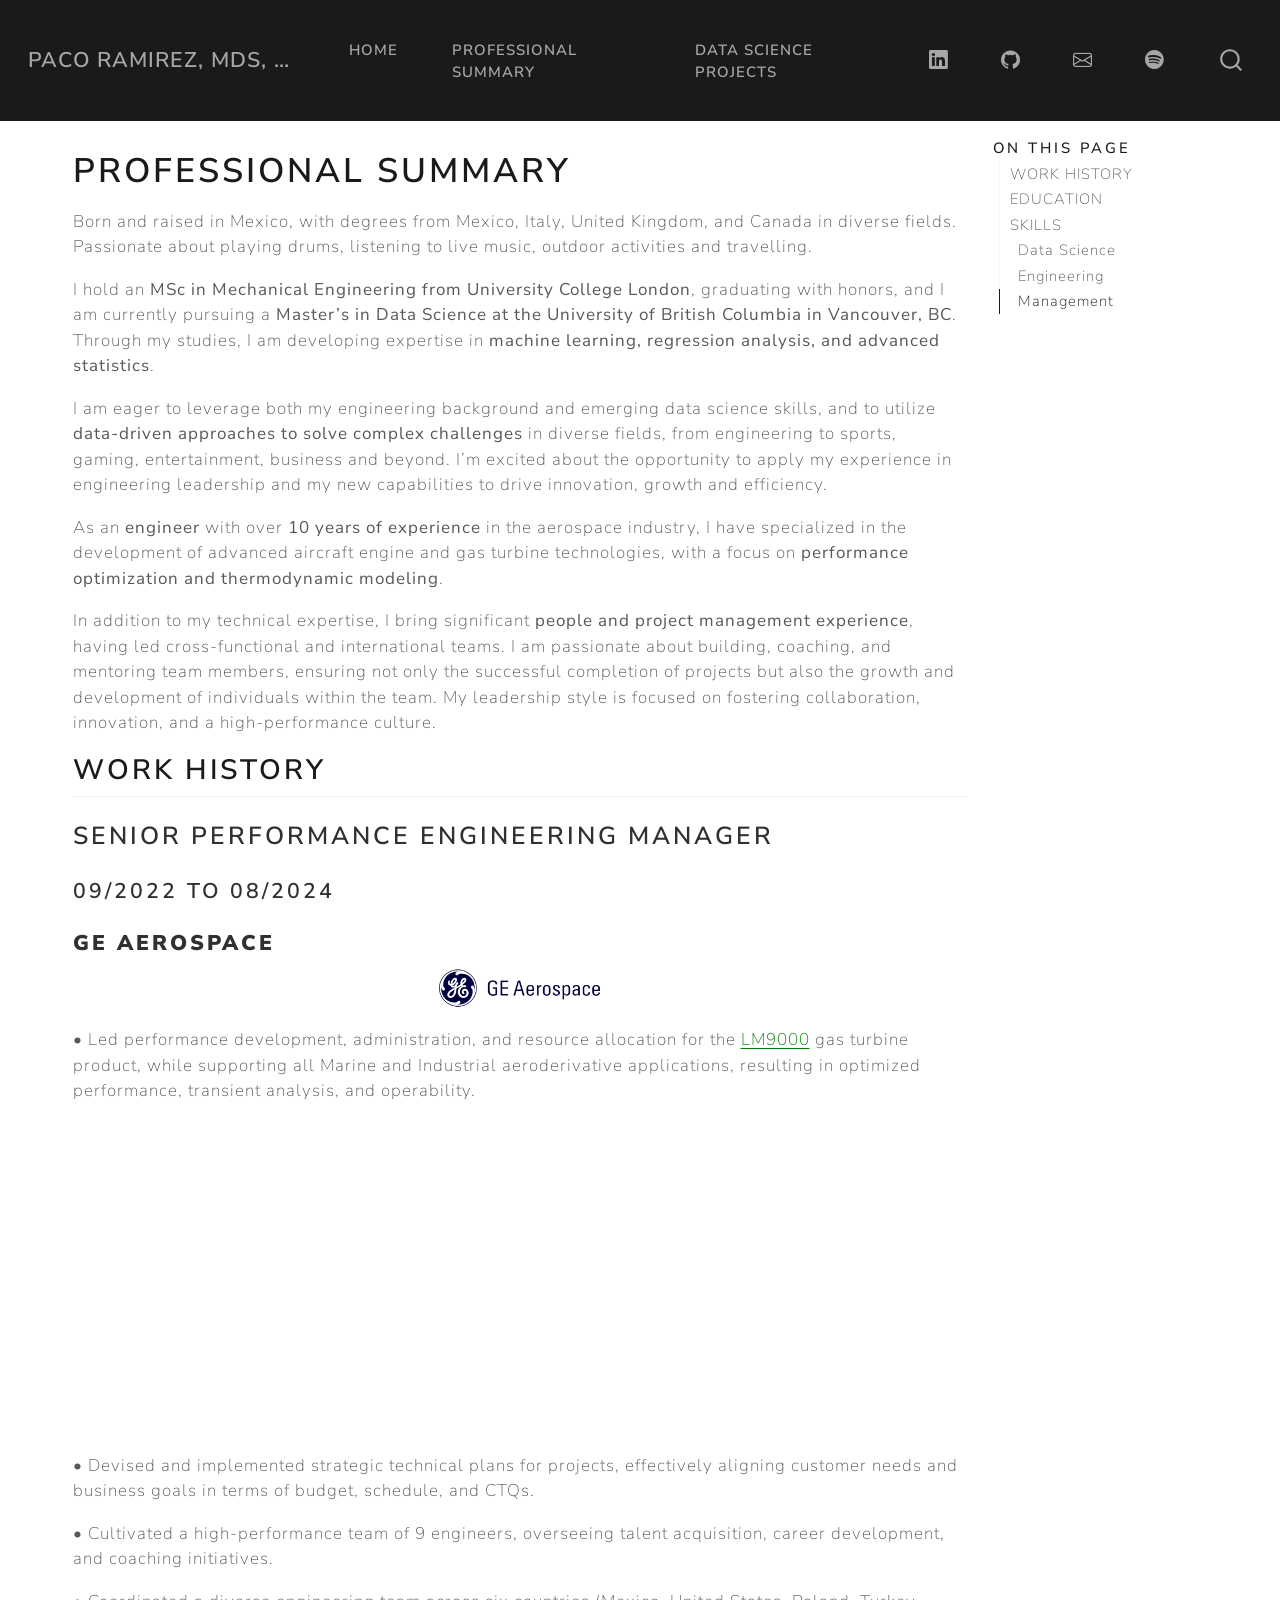
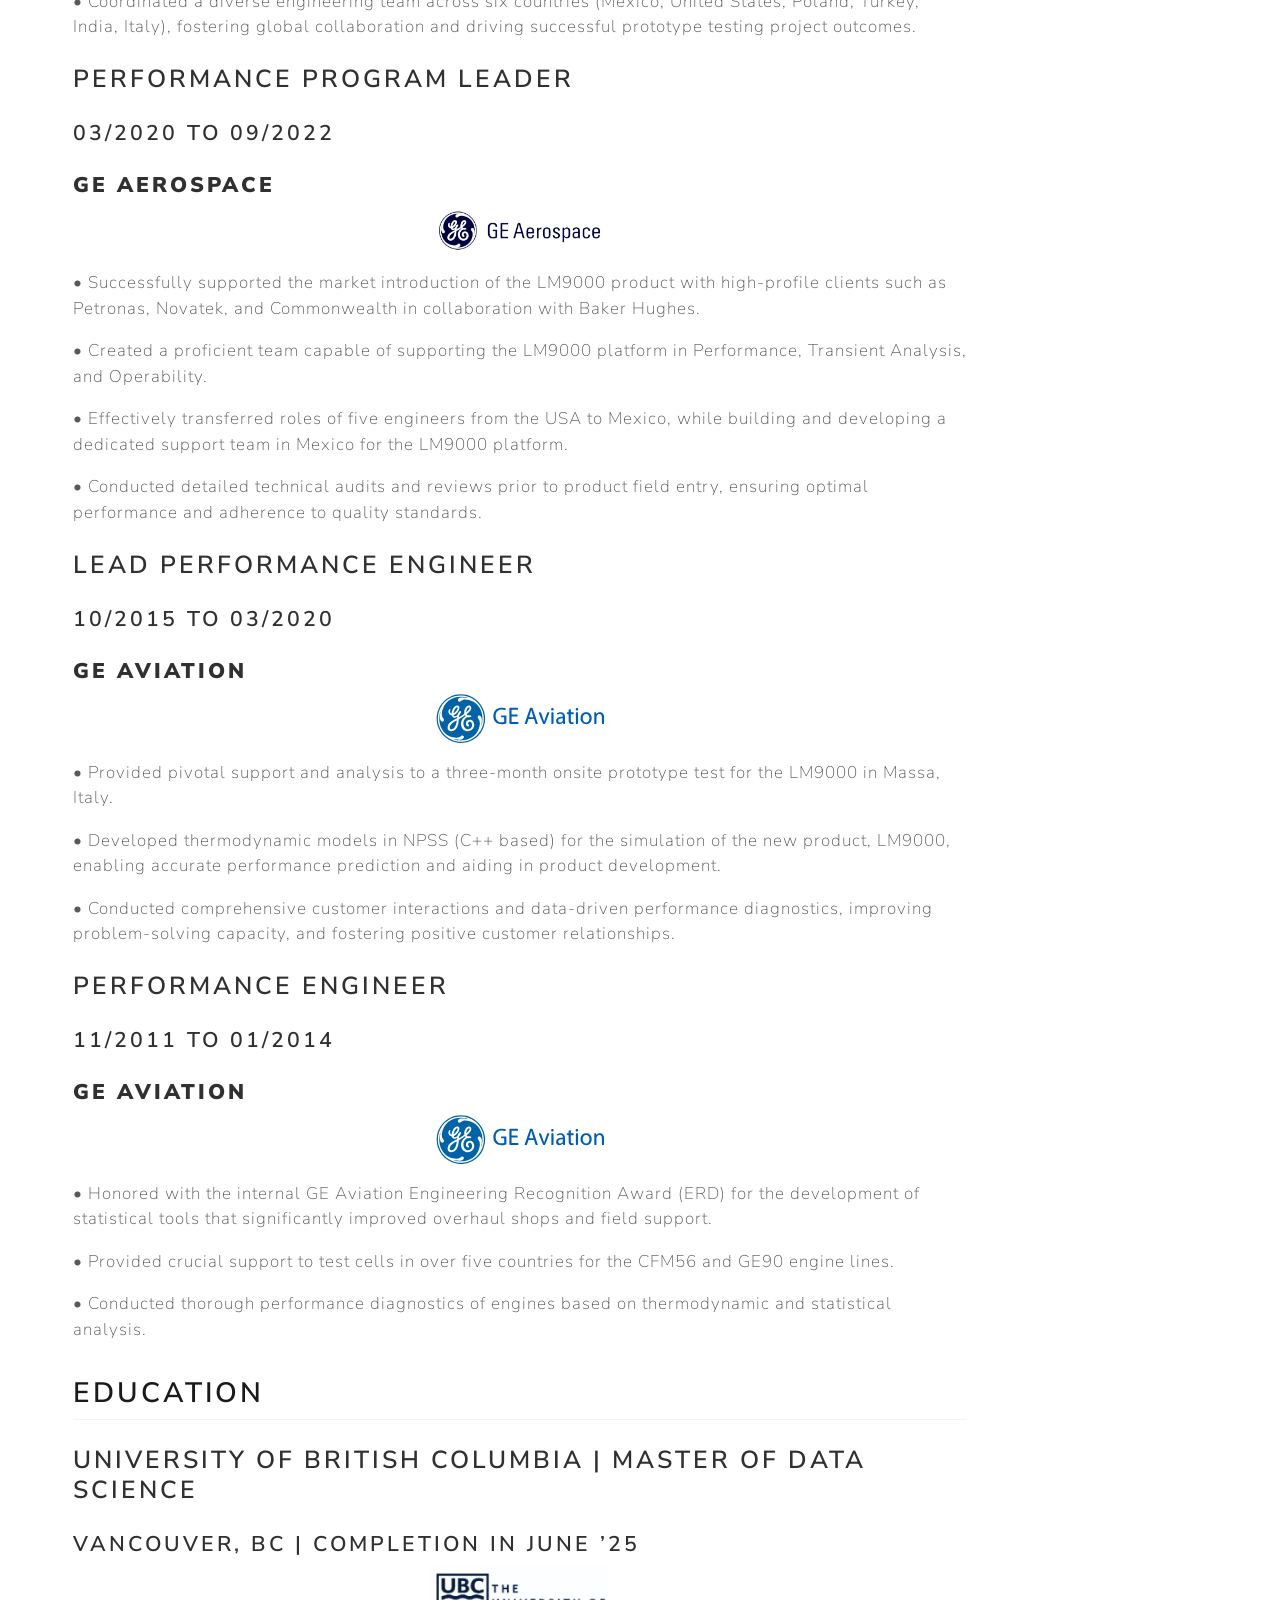
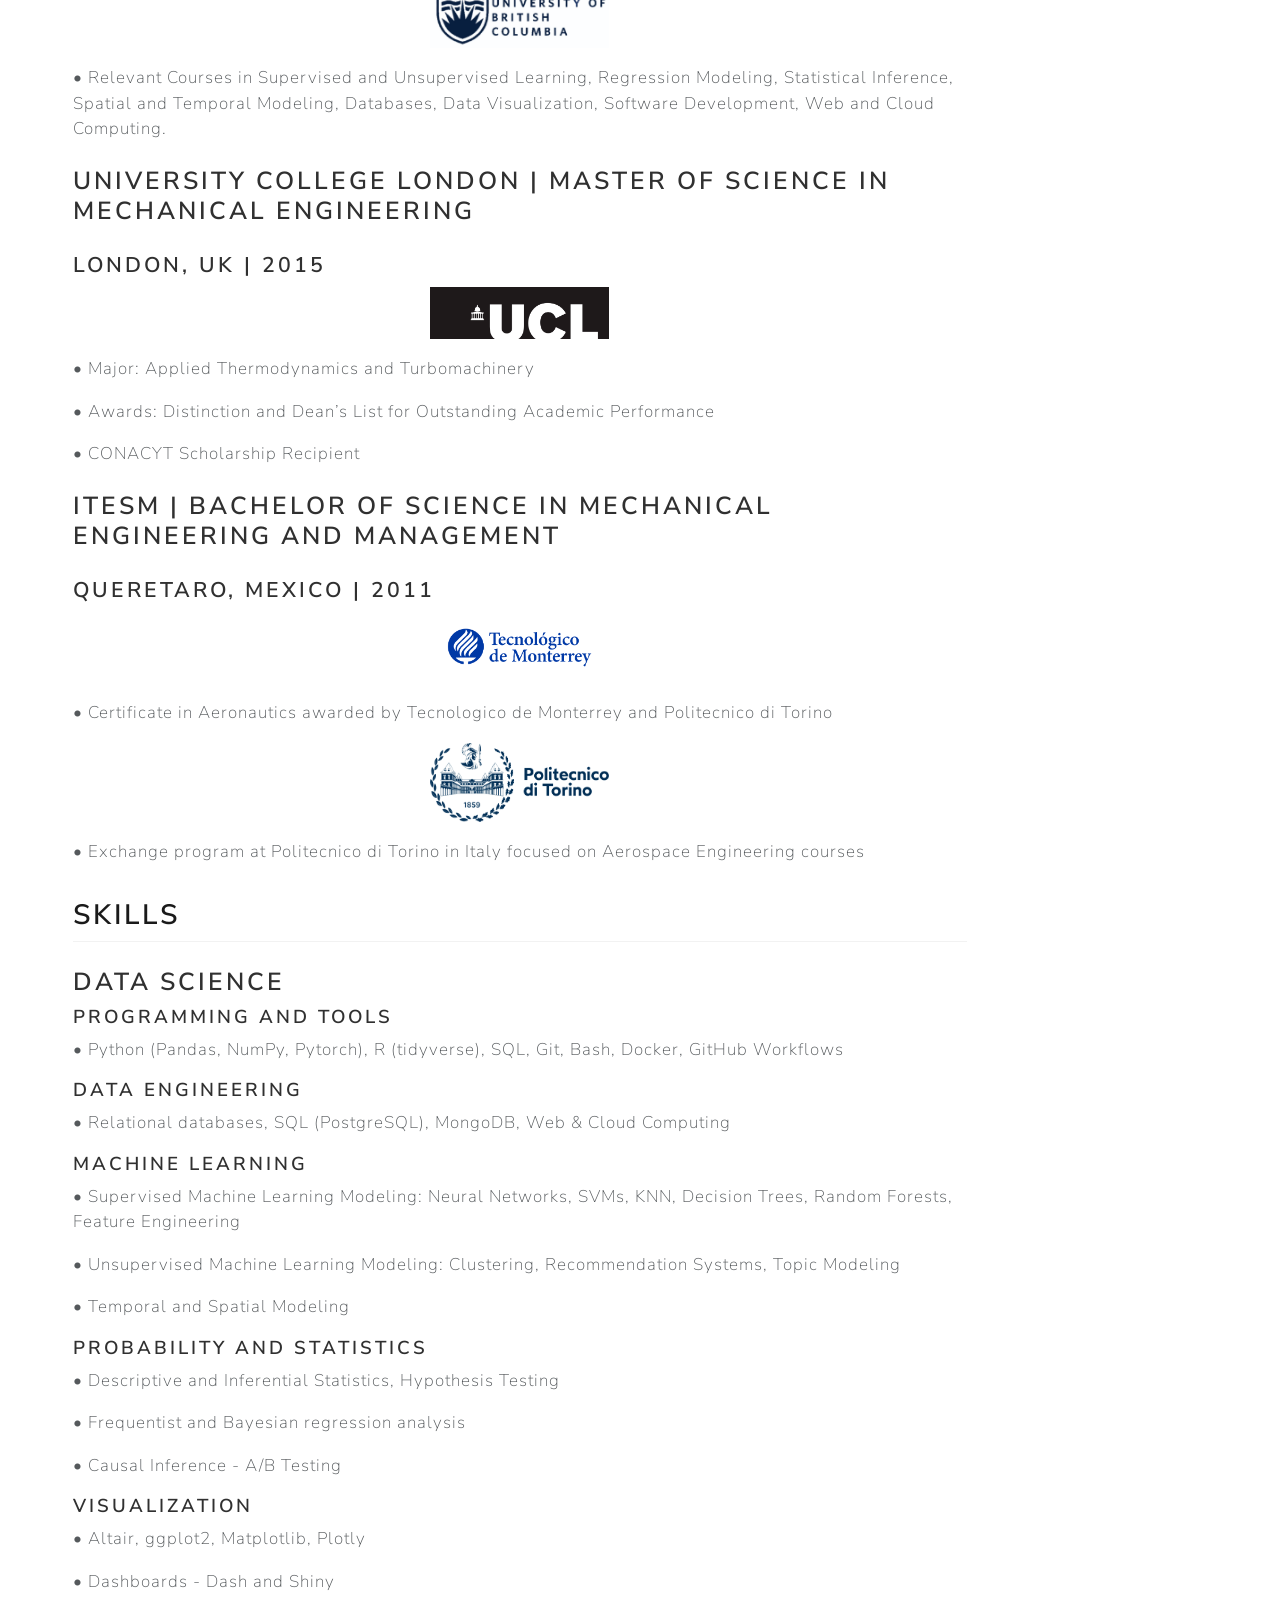
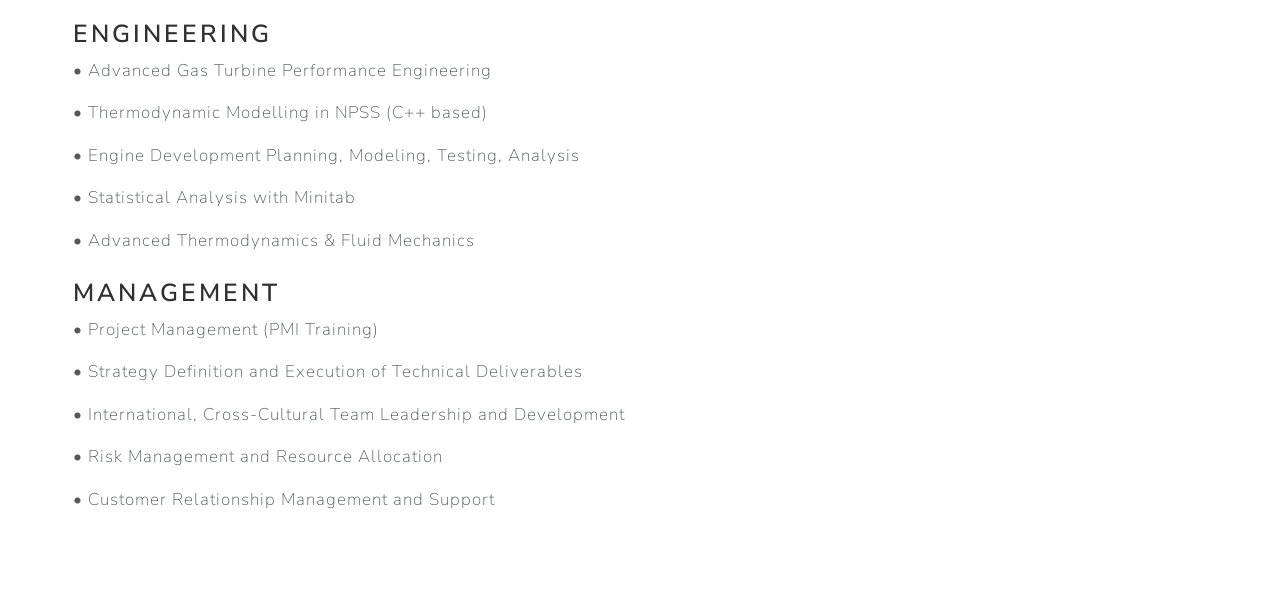
==== commit 370599db: "Removing logo for now" ====
--- a/docs/about.html
+++ b/docs/about.html
@@ -134,9 +134,7 @@
 <div id="quarto-content" class="quarto-container page-columns page-rows-contents page-layout-full page-navbar">
 <!-- sidebar -->
 <!-- margin-sidebar -->
-    <div id="quarto-margin-sidebar" class="sidebar margin-sidebar"><div class="quarto-margin-header"><div class="margin-header-item">
-<p><img src=".\img/logo.png" class="img-fluid"></p>
-</div></div>
+    <div id="quarto-margin-sidebar" class="sidebar margin-sidebar">
         <nav id="TOC" role="doc-toc" class="toc-active">
     <h2 id="toc-title">On this page</h2>
    
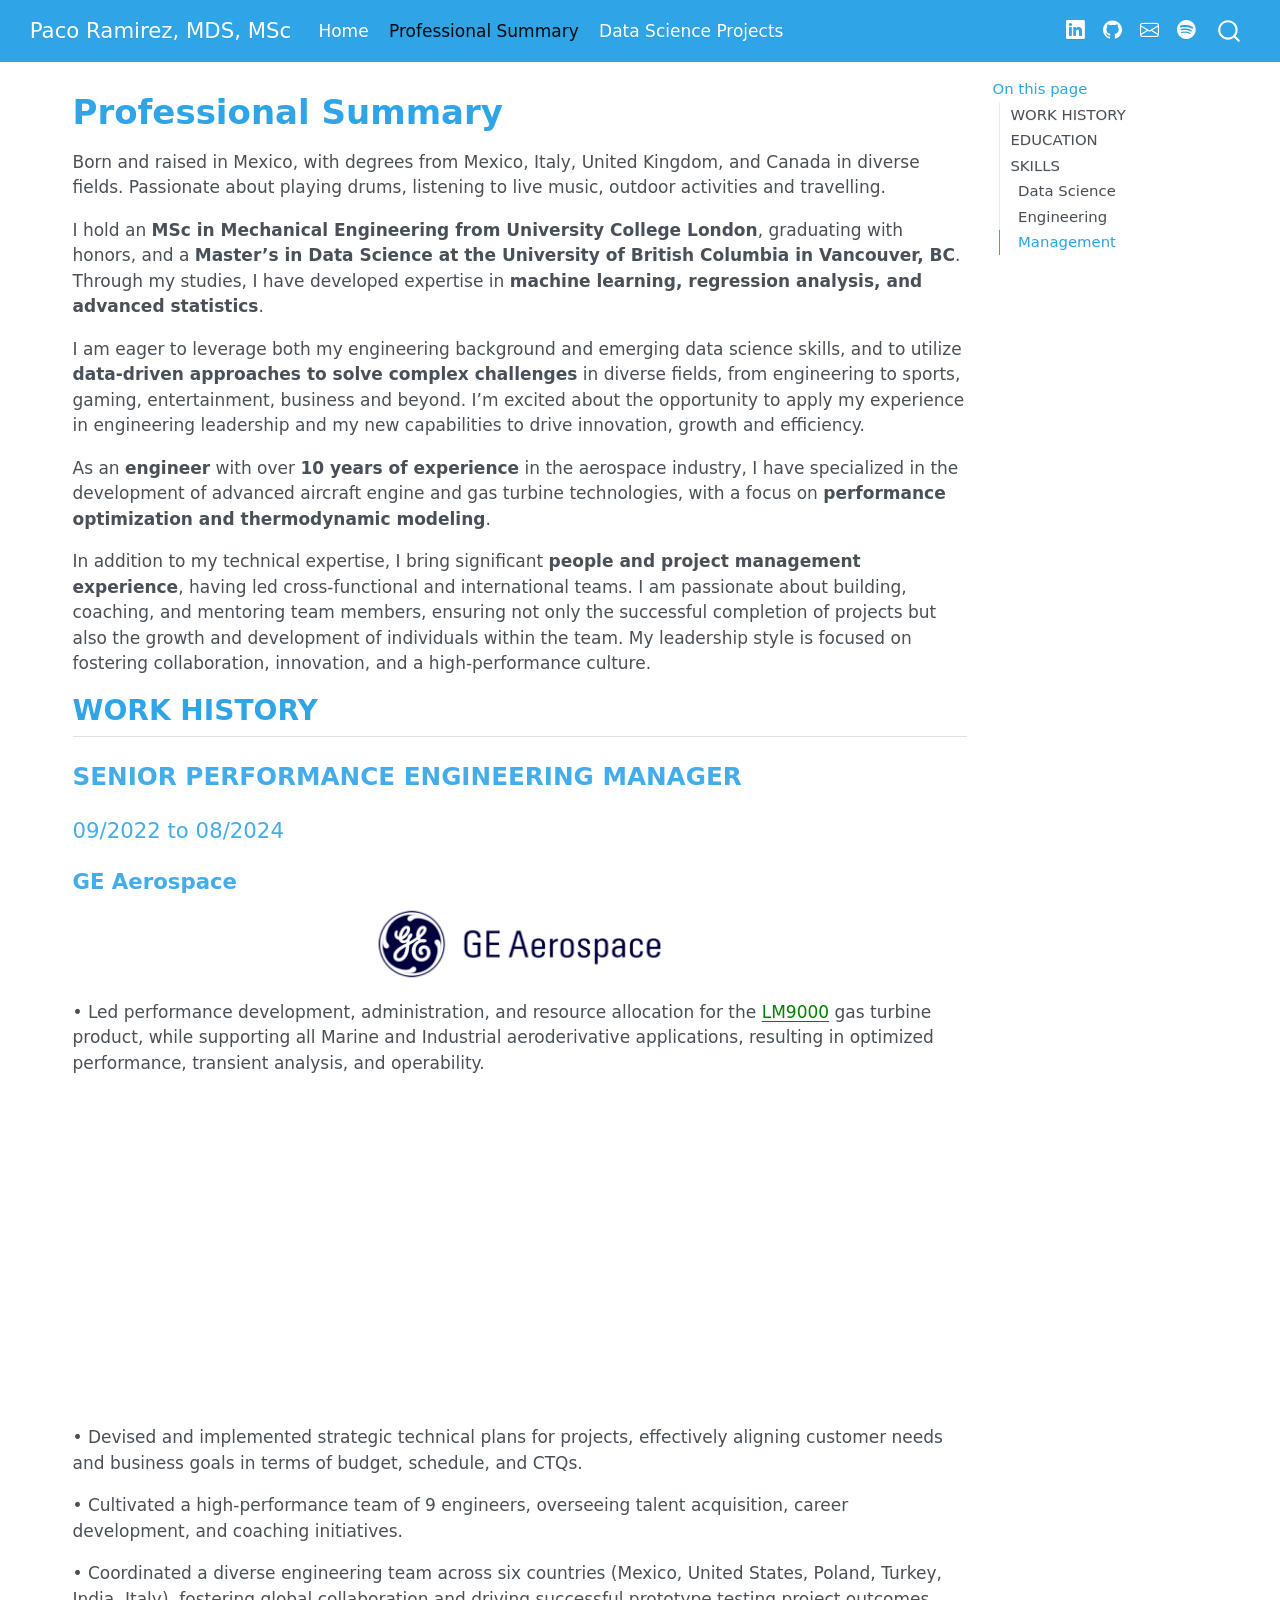
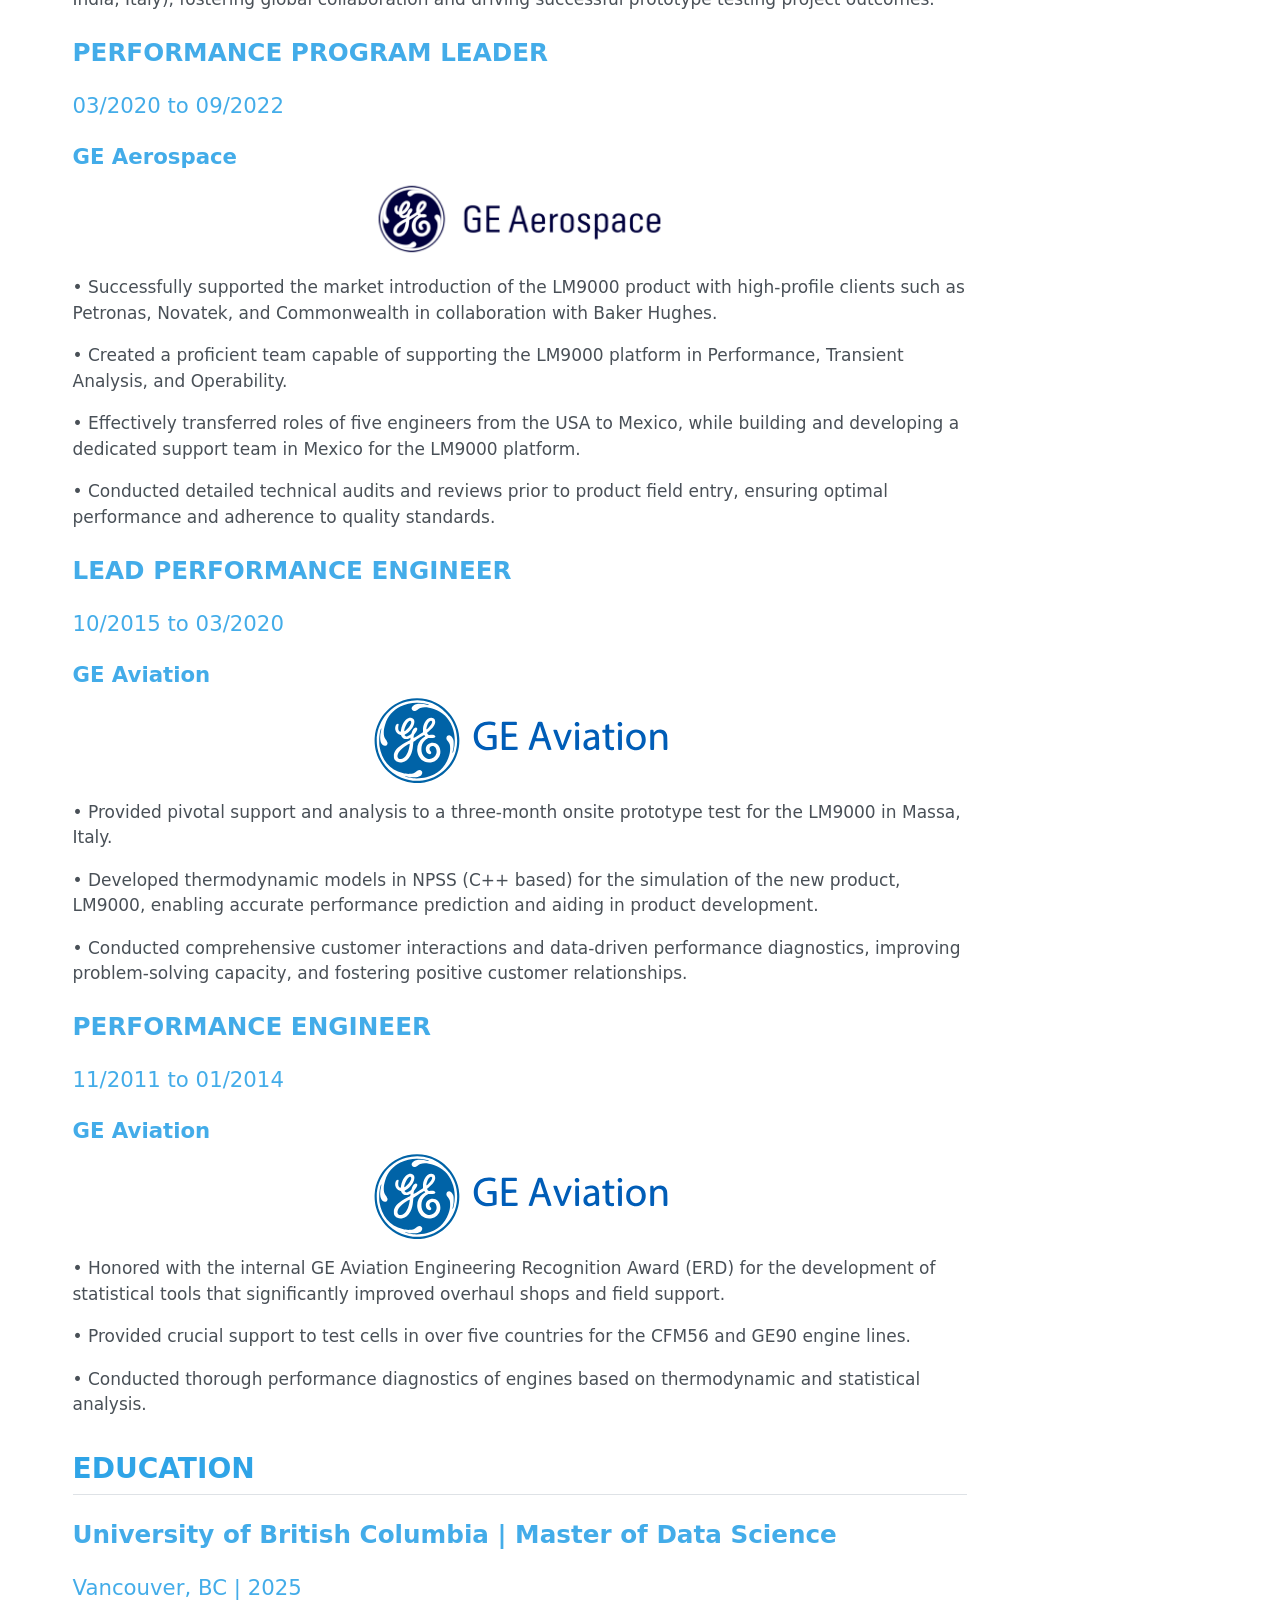
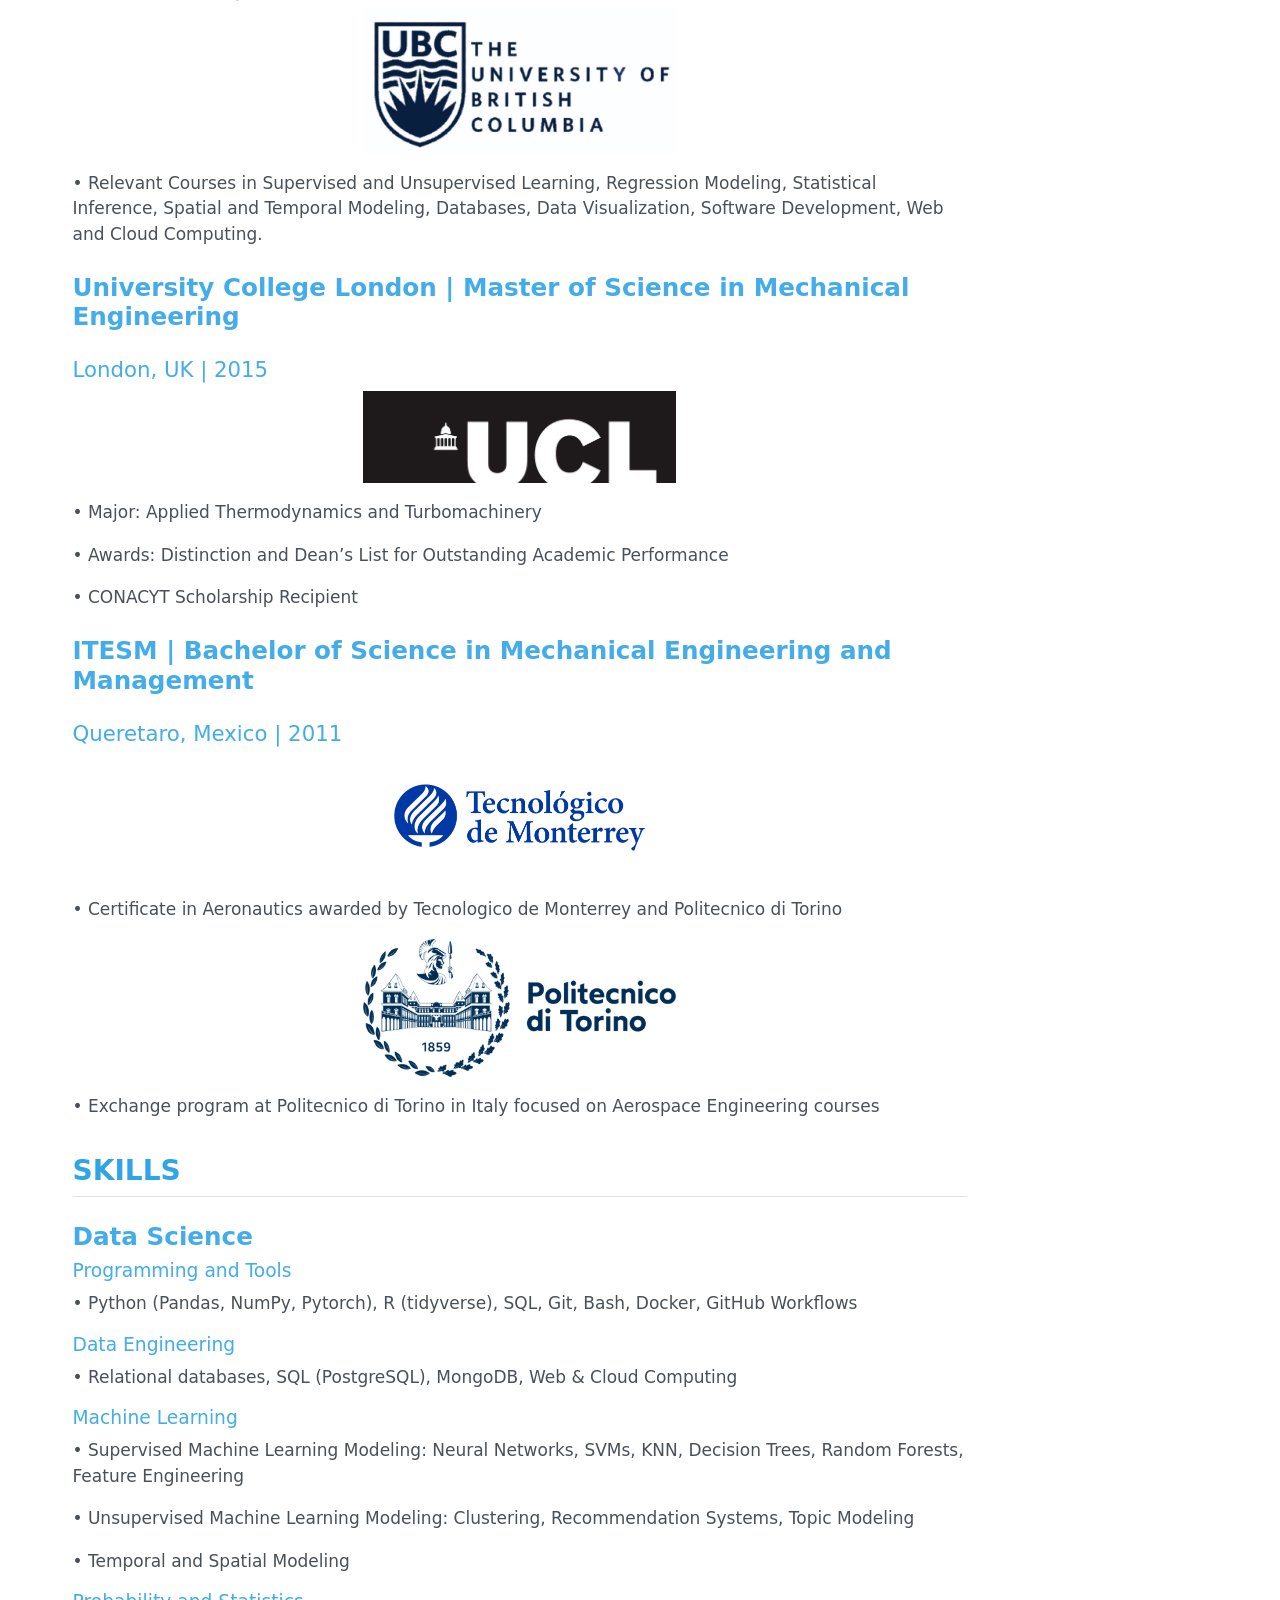
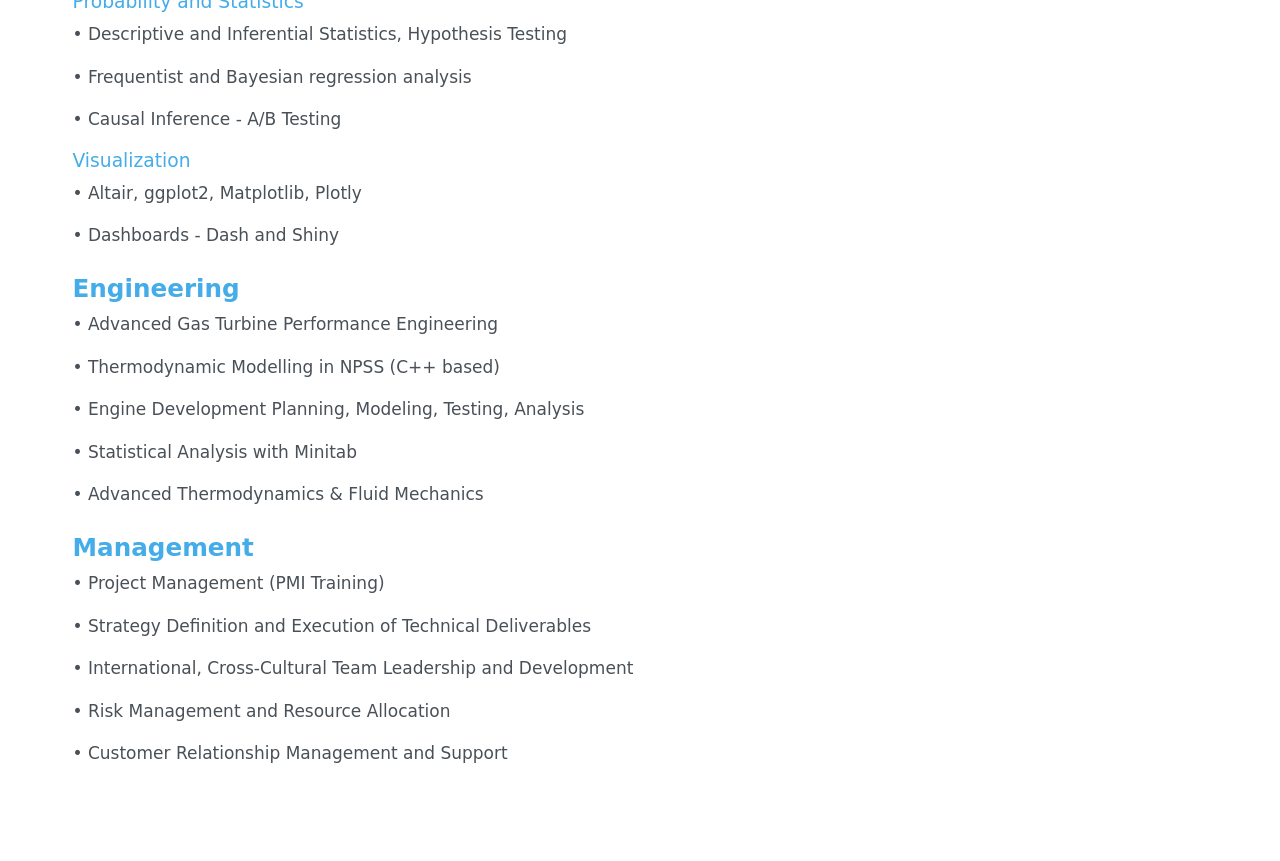
==== commit 69b8d718: "Adding Diverse Data Hub and graduation" ====
--- a/docs/about.html
+++ b/docs/about.html
@@ -184,7 +184,7 @@
 
 
 <p>Born and raised in Mexico, with degrees from Mexico, Italy, United Kingdom, and Canada in diverse fields. Passionate about playing drums, listening to live music, outdoor activities and travelling.</p>
-<p>I hold an <strong>MSc in Mechanical Engineering from University College London</strong>, graduating with honors, and I am currently pursuing a <strong>Master’s in Data Science at the University of British Columbia in Vancouver, BC</strong>. Through my studies, I am developing expertise in <strong>machine learning, regression analysis, and advanced statistics</strong>.</p>
+<p>I hold an <strong>MSc in Mechanical Engineering from University College London</strong>, graduating with honors, and a <strong>Master’s in Data Science at the University of British Columbia in Vancouver, BC</strong>. Through my studies, I have developed expertise in <strong>machine learning, regression analysis, and advanced statistics</strong>.</p>
 <p>I am eager to leverage both my engineering background and emerging data science skills, and to utilize <strong>data-driven approaches to solve complex challenges</strong> in diverse fields, from engineering to sports, gaming, entertainment, business and beyond. I’m excited about the opportunity to apply my experience in engineering leadership and my new capabilities to drive innovation, growth and efficiency.</p>
 <p>As an <strong>engineer</strong> with over <strong>10 years of experience</strong> in the aerospace industry, I have specialized in the development of advanced aircraft engine and gas turbine technologies, with a focus on <strong>performance optimization and thermodynamic modeling</strong>.</p>
 <p>In addition to my technical expertise, I bring significant <strong>people and project management experience</strong>, having led cross-functional and international teams. I am passionate about building, coaching, and mentoring team members, ensuring not only the successful completion of projects but also the growth and development of individuals within the team. My leadership style is focused on fostering collaboration, innovation, and a high-performance culture.</p>
@@ -253,8 +253,8 @@
 <h2 class="anchored" data-anchor-id="education">EDUCATION</h2>
 <section id="university-of-british-columbia-master-of-data-science" class="level3">
 <h3 class="anchored" data-anchor-id="university-of-british-columbia-master-of-data-science">University of British Columbia | Master of Data Science</h3>
-<section id="vancouver-bc-completion-in-june-25" class="level4">
-<h4 class="anchored" data-anchor-id="vancouver-bc-completion-in-june-25">Vancouver, BC | Completion in June ’25</h4>
+<section id="vancouver-bc-2025" class="level4">
+<h4 class="anchored" data-anchor-id="vancouver-bc-2025">Vancouver, BC | 2025</h4>
 <p><img src="img/ubc.jpeg" class="img-fluid"></p>
 <p>• Relevant Courses in Supervised and Unsupervised Learning, Regression Modeling, Statistical Inference, Spatial and Temporal Modeling, Databases, Data Visualization, Software Development, Web and Cloud Computing.</p>
 </section>
--- a/docs/styles.css
+++ b/docs/styles.css
@@ -14,8 +14,8 @@
 }
 
 img {
-    max-width: 300px;   
-    width: 20%;        
+    max-width: 100px;   
+    width: 35%;        
     height: auto;      
     margin: 0 auto;    
     display: block;    
@@ -34,6 +34,7 @@
     gap: 1.5rem;
     margin-top: 2rem;
     padding: 1rem;
+    
 }
 
 .grid-item {
@@ -43,4 +44,5 @@
     box-shadow: 0 5px 15px rgba(0, 0, 0, 0.1);
     transition: transform 0.3s ease, box-shadow 0.3s ease;
     text-align: center;
+    border: 4px solid #007BA7;
 }
